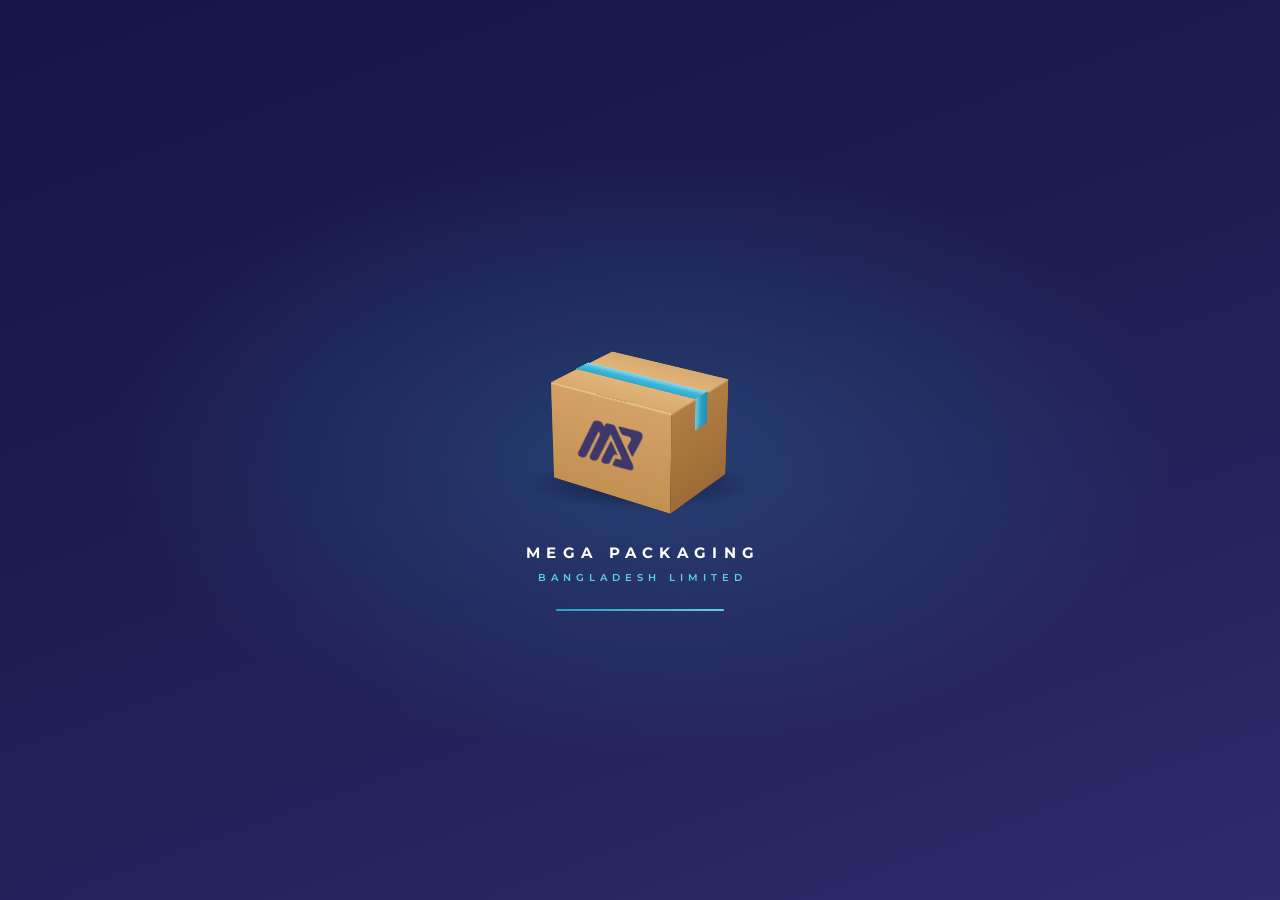
==== login.html @ 123413c2 "Initialize the project and setup a basic login form structure with placeholder username and password" ====
<!doctype html>
<html lang="en">
<head>
  <meta charset="utf-8">
  <meta name="viewport" content="width=device-width, initial-scale=1">
  <meta name="robots" content="noindex, nofollow">
  <meta name="theme-color" content="#1e1c52">
  <title>Sign in · Mega Packaging ERP</title>
  <link rel="icon" type="image/png" sizes="32x32" href="assets/images/favicon-32.png">
  <link rel="icon" type="image/png" sizes="16x16" href="assets/images/favicon-16.png">
  <link rel="apple-touch-icon" href="assets/images/apple-touch-icon.png">
  <link rel="preconnect" href="https://fonts.googleapis.com">
  <link rel="preconnect" href="https://fonts.gstatic.com" crossorigin>
  <!-- Loaded without blocking, so the page still opens if the internet is down -->
  <link rel="stylesheet" href="https://fonts.googleapis.com/css2?family=Inter:wght@400;500;600;700&family=Montserrat:wght@600;700;800&display=swap" media="print" onload="this.media='all'">
  <link rel="stylesheet" href="assets/css/login.css">
  <script>
    document.documentElement.classList.add('js');
    // Safety net: never leave the page covered if login.js fails to load
    setTimeout(function () { document.body.classList.add('is-ready'); }, 8000);
  </script>
  <script src="assets/js/api.js" defer></script>
  <script src="assets/js/login.js" defer></script>
</head>
<body>

  <!-- Preloader: a carton folds shut and gets taped, then the screen is cut open -->
  <div class="preloader" id="preloader" aria-hidden="true">
    <div class="preloader__half preloader__half--top"></div>
    <div class="preloader__half preloader__half--bottom"></div>
    <div class="preloader__seam"></div>
    <div class="preloader__content">
      <div class="carton-stage carton-stage--packing">
        <div class="carton-stage__shadow"></div>
        <div class="carton-stage__lift">
          <div class="carton">
            <div class="carton__face carton__face--back"></div>
            <div class="carton__face carton__face--left"><i class="carton__tab"></i></div>
            <div class="carton__face carton__face--right"><i class="carton__tab"></i></div>
            <div class="carton__face carton__face--bottom"></div>
            <div class="carton__face carton__face--front"><i class="carton__print"></i></div>
            <div class="carton__flap carton__flap--left"></div>
            <div class="carton__flap carton__flap--right"></div>
            <div class="carton__flap carton__flap--back"></div>
            <div class="carton__flap carton__flap--front"></div>
            <div class="carton__tape"></div>
          </div>
        </div>
      </div>
      <p class="preloader__name">Mega Packaging</p>
      <p class="preloader__sub">Bangladesh Limited</p>
      <div class="preloader__bar"><span></span></div>
    </div>
  </div>

  <main class="login">

    <section class="brand">
      <div class="brand__decor" aria-hidden="true">
        <span class="brand__glow brand__glow--cyan"></span>
        <span class="brand__glow brand__glow--amber"></span>
        <span class="brand__grid"></span>
        <span class="brand__board"></span>
      </div>

      <header class="brand__top reveal" style="--i:0">
        <img class="brand__logo" src="assets/images/logo-mark-light.png" width="612" height="359" alt="Mega Packaging logo">
        <div class="brand__wordmark">
          <strong>Mega Packaging</strong>
          <span>Bangladesh Limited</span>
        </div>
      </header>

      <div class="brand__hero">
        <div class="brand__carton reveal" style="--i:1">
          <div class="carton-stage carton-stage--hero" aria-hidden="true">
            <div class="carton-stage__shadow"></div>
            <div class="carton-stage__lift">
              <div class="carton">
                <div class="carton__face carton__face--back"></div>
                <div class="carton__face carton__face--left"><i class="carton__tab"></i></div>
                <div class="carton__face carton__face--right"><i class="carton__tab"></i></div>
                <div class="carton__face carton__face--bottom"></div>
                <div class="carton__face carton__face--front"><i class="carton__print"></i></div>
                <div class="carton__flap carton__flap--left"></div>
                <div class="carton__flap carton__flap--right"></div>
                <div class="carton__flap carton__flap--back"></div>
                <div class="carton__flap carton__flap--front"></div>
                <div class="carton__tape"></div>
              </div>
            </div>
          </div>
        </div>
        <p class="brand__eyebrow reveal" style="--i:2"><span></span>Accounts Department</p>
        <h1 class="brand__title reveal" style="--i:3">Enterprise Resource <em>Planning</em></h1>
        <p class="brand__lead reveal" style="--i:4">Secure sign-in for the accounts team of Mega Packaging Bangladesh Limited.</p>
      </div>
    </section>

    <section class="auth">
      <div class="auth__inner">
        <header class="auth__head reveal" style="--i:2">
          <h2>Welcome back</h2>
          <p>Sign in to continue to the Accounts ERP.</p>
        </header>

        <!-- Signing in is handled by assets/js/login.js, which talks to api/login.php -->
        <form class="auth__form" id="loginForm" method="post" action="api/login.php" novalidate>
          <noscript>
            <p class="alert is-visible">JavaScript is turned off in this browser. Please turn it on to sign in.</p>
          </noscript>

          <div class="alert" id="formAlert" role="alert">
            <svg viewBox="0 0 24 24" fill="none" stroke="currentColor" stroke-width="2" stroke-linecap="round" stroke-linejoin="round" aria-hidden="true"><circle cx="12" cy="12" r="10"/><path d="M12 8v4M12 16h.01"/></svg>
            <span class="alert__text"></span>
          </div>

          <div class="field reveal" style="--i:3">
            <label class="field__label" for="username">Username</label>
            <div class="field__control">
              <svg class="field__icon" viewBox="0 0 24 24" fill="none" stroke="currentColor" stroke-width="1.8" stroke-linecap="round" stroke-linejoin="round" aria-hidden="true"><path d="M19 21v-2a4 4 0 0 0-4-4H9a4 4 0 0 0-4 4v2"/><circle cx="12" cy="7" r="4"/></svg>
              <input class="field__input" id="username" name="username" type="text" placeholder="Enter your username" autocomplete="username" autocapitalize="none" spellcheck="false" aria-describedby="formAlert" required>
            </div>
          </div>

          <div class="field reveal" style="--i:4">
            <label class="field__label" for="password">Password</label>
            <div class="field__control">
              <svg class="field__icon" viewBox="0 0 24 24" fill="none" stroke="currentColor" stroke-width="1.8" stroke-linecap="round" stroke-linejoin="round" aria-hidden="true"><rect width="18" height="11" x="3" y="11" rx="2"/><path d="M7 11V7a5 5 0 0 1 10 0v4"/></svg>
              <input class="field__input field__input--password" id="password" name="password" type="password" placeholder="Enter your password" autocomplete="current-password" aria-describedby="formAlert" required>
              <button class="field__toggle" type="button" aria-controls="password" aria-pressed="false" aria-label="Show password">
                <svg class="icon-eye" viewBox="0 0 24 24" fill="none" stroke="currentColor" stroke-width="1.8" stroke-linecap="round" stroke-linejoin="round" aria-hidden="true"><path d="M2.06 12.35a1 1 0 0 1 0-.7 10.75 10.75 0 0 1 19.88 0 1 1 0 0 1 0 .7 10.75 10.75 0 0 1-19.88 0"/><circle cx="12" cy="12" r="3"/></svg>
                <svg class="icon-eye-off" viewBox="0 0 24 24" fill="none" stroke="currentColor" stroke-width="1.8" stroke-linecap="round" stroke-linejoin="round" aria-hidden="true"><path d="M10.73 5.08a10.74 10.74 0 0 1 11.2 6.57 1 1 0 0 1 0 .7 10.75 10.75 0 0 1-1.44 2.49"/><path d="M14.08 14.16a3 3 0 0 1-4.24-4.24"/><path d="M17.48 17.5a10.75 10.75 0 0 1-15.42-5.15 1 1 0 0 1 0-.7 10.75 10.75 0 0 1 4.45-5.14"/><path d="m2 2 20 20"/></svg>
              </button>
            </div>
          </div>

          <button class="btn-signin reveal" style="--i:5" type="submit">
            <span class="btn-signin__label">Sign in</span>
            <span class="btn-signin__icon" aria-hidden="true">
              <svg class="btn-signin__arrow" viewBox="0 0 24 24" fill="none" stroke="currentColor" stroke-width="2.2" stroke-linecap="round" stroke-linejoin="round"><path d="M5 12h14M12 5l7 7-7 7"/></svg>
              <span class="btn-signin__spinner"></span>
              <svg class="btn-signin__check" viewBox="0 0 24 24" fill="none" stroke="currentColor" stroke-width="2.6" stroke-linecap="round" stroke-linejoin="round"><path d="M20 6 9 17l-5-5"/></svg>
            </span>
          </button>
        </form>
      </div>

      <p class="auth__foot reveal" style="--i:6">&copy; <span id="year">2026</span> Mega Packaging Bangladesh Limited</p>
    </section>

  </main>
</body>
</html>
---- assets/css/login.css ----
/* =====================================================================
   Mega Packaging ERP: sign-in page
   ===================================================================== */

/* Animatable flap angle for the 3D carton */
@property --flap {
  syntax: '<angle>';
  inherits: false;
  initial-value: 90deg;
}

:root {
  /* Brand colours (from the Mega Packaging website) */
  --navy-950: #16144a;
  --navy-900: #1e1c52;
  --navy-800: #2d2b6b;
  --navy-700: #3d3a8c;
  --cyan-600: #27a0bf;
  --cyan-500: #3bb8d9;
  --cyan-400: #5ecde8;
  --amber-500: #e8a545;

  /* Interface */
  --ink: #1a1a2e;
  --ink-2: #4a4a6a;
  --ink-3: #7a7a9a;
  --line: #e3e6ef;
  --line-strong: #cdd2e1;
  --field: #f7f8fb;
  --surface: #ffffff;
  --page: #f5f7fa;
  --danger: #d64550;
  --danger-ink: #b3313d;
  --danger-bg: #fdf1f2;
  --success: #1e9e6a;

  --font-head: 'Montserrat', system-ui, -apple-system, 'Segoe UI', Roboto, Arial, sans-serif;
  --font-body: 'Inter', system-ui, -apple-system, 'Segoe UI', Roboto, Arial, sans-serif;

  --ease-out: cubic-bezier(.2, .7, .2, 1);
  --ease-in-out: cubic-bezier(.76, 0, .24, 1);
}

*,
*::before,
*::after {
  box-sizing: border-box;
}

html {
  -webkit-text-size-adjust: 100%;
}

body {
  margin: 0;
  min-height: 100vh;
  font-family: var(--font-body);
  font-size: 15px;
  line-height: 1.5;
  color: var(--ink);
  background: var(--surface);
  -webkit-font-smoothing: antialiased;
  -moz-osx-font-smoothing: grayscale;
  transition: background-color .5s ease;
}

img,
svg {
  display: block;
}

button,
input {
  font: inherit;
  color: inherit;
}

::selection {
  background: rgba(59, 184, 217, .25);
}

/* ---------------------------------------------------------------------
   Layout
   --------------------------------------------------------------------- */

.login {
  display: grid;
  grid-template-columns: minmax(0, 1fr) minmax(440px, .72fr);
  min-height: 100vh;
  min-height: 100dvh;
}

/* ---------------------------------------------------------------------
   Brand panel (left)
   --------------------------------------------------------------------- */

.brand {
  position: relative;
  isolation: isolate;
  overflow: hidden;
  display: flex;
  flex-direction: column;
  padding: 40px 52px 76px;
  color: #fff;
  background: linear-gradient(155deg, var(--navy-950) 0%, var(--navy-900) 38%, var(--navy-800) 100%);
}

.brand__decor {
  position: absolute;
  inset: 0;
  z-index: -1;
  pointer-events: none;
}

.brand__decor > * {
  position: absolute;
}

.brand__glow {
  border-radius: 50%;
}

.brand__glow--cyan {
  width: 760px;
  height: 760px;
  left: 50%;
  top: 46%;
  transform: translate(-50%, -50%);
  background: radial-gradient(closest-side, rgba(59, 184, 217, .24), rgba(59, 184, 217, 0));
}

.brand__glow--amber {
  width: 560px;
  height: 560px;
  left: -220px;
  top: -240px;
  background: radial-gradient(closest-side, rgba(232, 165, 69, .14), rgba(232, 165, 69, 0));
}

.brand__grid {
  inset: 0;
  background-image: radial-gradient(rgba(255, 255, 255, .1) 1px, transparent 1.3px);
  background-size: 24px 24px;
  -webkit-mask-image: radial-gradient(ellipse 65% 55% at 50% 46%, #000 15%, transparent 75%);
  mask-image: radial-gradient(ellipse 65% 55% at 50% 46%, #000 15%, transparent 75%);
}

/* A slowly moving strip of corrugated board: liner, flute, liner, flute, liner */
.brand__board {
  left: 0;
  right: 0;
  bottom: 22px;
  height: 40px;
  overflow: hidden;
  opacity: .34;
  -webkit-mask-image: linear-gradient(90deg, transparent, #000 18%, #000 82%, transparent);
  mask-image: linear-gradient(90deg, transparent, #000 18%, #000 82%, transparent);
}

.brand__board::before {
  content: '';
  position: absolute;
  top: 0;
  bottom: 0;
  left: 0;
  right: -48px;
  background: url("data:image/svg+xml,%3Csvg xmlns='http://www.w3.org/2000/svg' width='48' height='40' fill='none' stroke='%235ecde8' stroke-width='1.2'%3E%3Cpath d='M0 1.5h48M0 21h48M0 38.5h48'/%3E%3Cpath d='M0 21C12 21 12 1.5 24 1.5S36 21 48 21'/%3E%3Cpath d='M0 21C6 21 6 38.5 12 38.5S18 21 24 21S30 38.5 36 38.5S42 21 48 21'/%3E%3C/svg%3E") repeat-x 0 0 / 48px 40px;
  animation: board-run 2.8s linear infinite;
}

@keyframes board-run {
  to { transform: translateX(-48px); }
}

.brand__top {
  display: flex;
  align-items: center;
  gap: 14px;
}

.brand__logo {
  width: auto;
  height: 40px;
}

.brand__wordmark {
  display: flex;
  flex-direction: column;
  font-family: var(--font-head);
  line-height: 1.15;
  text-transform: uppercase;
}

.brand__wordmark strong {
  font-size: 15px;
  font-weight: 700;
  letter-spacing: .14em;
}

.brand__wordmark span {
  margin-top: 4px;
  font-size: 9.5px;
  font-weight: 600;
  letter-spacing: .34em;
  color: var(--cyan-400);
}

.brand__hero {
  flex: 1;
  display: flex;
  flex-direction: column;
  align-items: center;
  justify-content: center;
  padding: 24px 0 12px;
  text-align: center;
}

.brand__eyebrow {
  display: inline-flex;
  align-items: center;
  gap: 10px;
  margin: 18px 0 0;
  padding: 7px 15px 7px 12px;
  border: 1px solid rgba(94, 205, 232, .28);
  border-radius: 999px;
  background: rgba(94, 205, 232, .08);
  color: var(--cyan-400);
  font-size: 11.5px;
  font-weight: 600;
  letter-spacing: .16em;
  text-transform: uppercase;
}

.brand__eyebrow span {
  width: 7px;
  height: 7px;
  border-radius: 50%;
  background: var(--cyan-400);
  animation: pulse 2.4s ease-out infinite;
}

@keyframes pulse {
  0% { box-shadow: 0 0 0 0 rgba(94, 205, 232, .6); }
  70%,
  100% { box-shadow: 0 0 0 9px rgba(94, 205, 232, 0); }
}

.brand__title {
  margin: 18px 0 0;
  font-family: var(--font-head);
  font-size: clamp(30px, 3.1vw, 46px);
  font-weight: 800;
  line-height: 1.1;
  letter-spacing: -.02em;
}

.brand__title em {
  font-style: normal;
  background: linear-gradient(90deg, var(--cyan-400), #b4ecf8);
  -webkit-background-clip: text;
  background-clip: text;
  color: transparent;
}

.brand__lead {
  max-width: 420px;
  margin: 14px 0 0;
  font-size: 15.5px;
  color: rgba(255, 255, 255, .68);
}

/* ---------------------------------------------------------------------
   Sign-in panel (right)
   --------------------------------------------------------------------- */

.auth {
  position: relative;
  display: flex;
  flex-direction: column;
  align-items: center;
  padding: 48px 40px 28px;
  background:
    radial-gradient(520px 360px at 100% 0%, rgba(59, 184, 217, .07), transparent 70%),
    var(--surface);
}

.auth__inner {
  width: 100%;
  max-width: 384px;
  margin-block: auto;
}

.auth__head h2 {
  margin: 0;
  font-family: var(--font-head);
  font-size: 30px;
  font-weight: 700;
  line-height: 1.2;
  letter-spacing: -.02em;
  color: var(--ink);
}

.auth__head p {
  margin: 8px 0 0;
  color: var(--ink-3);
}

.auth__form {
  display: grid;
  gap: 20px;
  margin-top: 32px;
}

.auth__form.is-shaking {
  animation: shake .45s cubic-bezier(.36, .07, .19, .97);
}

@keyframes shake {
  15%, 85% { transform: translateX(-2px); }
  30%, 70% { transform: translateX(5px); }
  45%, 55% { transform: translateX(-7px); }
}

.auth__foot {
  margin: 32px 0 0;
  font-size: 12.5px;
  color: var(--ink-3);
  text-align: center;
}

/* Error message */
.alert {
  display: none;
  align-items: flex-start;
  gap: 10px;
  padding: 12px 14px;
  border: 1px solid rgba(214, 69, 80, .25);
  border-radius: 12px;
  background: var(--danger-bg);
  color: var(--danger-ink);
  font-size: 14px;
  font-weight: 500;
  line-height: 1.45;
}

.alert.is-visible {
  display: flex;
  animation: alert-in .35s var(--ease-out);
}

.alert svg {
  flex: none;
  width: 18px;
  height: 18px;
  margin-top: 1px;
}

@keyframes alert-in {
  from { opacity: 0; transform: translateY(-6px); }
}

/* Fields */
.field__label {
  display: block;
  margin-bottom: 8px;
  font-size: 13.5px;
  font-weight: 600;
  color: var(--ink-2);
}

.field__control {
  position: relative;
}

.field__icon {
  position: absolute;
  left: 16px;
  top: 50%;
  width: 19px;
  height: 19px;
  transform: translateY(-50%);
  color: var(--ink-3);
  pointer-events: none;
  transition: color .2s;
}

.field__input {
  width: 100%;
  height: 52px;
  padding: 0 16px 0 47px;
  border: 1.5px solid var(--line);
  border-radius: 12px;
  outline: none;
  background: var(--field);
  font-size: 15px;
  color: var(--ink);
  transition: border-color .2s, background-color .2s, box-shadow .2s;
}

.field__input--password {
  padding-right: 52px;
}

.field__input::placeholder {
  color: #a4a8bd;
}

.field__input:hover {
  border-color: var(--line-strong);
}

.field__input:focus {
  border-color: var(--cyan-600);
  background: #fff;
  box-shadow: 0 0 0 4px rgba(59, 184, 217, .16);
}

.field__control:has(.field__input:focus) .field__icon {
  color: var(--cyan-600);
}

.field.is-invalid .field__input {
  border-color: var(--danger);
  box-shadow: 0 0 0 4px rgba(214, 69, 80, .1);
}

.field.is-invalid .field__icon {
  color: var(--danger);
}

/* Keep the browser's autofill colours from clashing with the design */
.field__input:-webkit-autofill,
.field__input:-webkit-autofill:hover,
.field__input:-webkit-autofill:focus {
  -webkit-text-fill-color: var(--ink);
  transition: background-color 600000s 0s, color 600000s 0s;
}

.field__toggle {
  position: absolute;
  right: 6px;
  top: 50%;
  display: grid;
  place-items: center;
  width: 40px;
  height: 40px;
  padding: 0;
  border: 0;
  border-radius: 9px;
  background: transparent;
  color: var(--ink-3);
  cursor: pointer;
  transform: translateY(-50%);
  transition: color .2s, background-color .2s;
}

.field__toggle:hover {
  color: var(--navy-800);
  background: rgba(45, 43, 107, .06);
}

.field__toggle:focus-visible {
  outline: 2px solid var(--cyan-500);
  outline-offset: 1px;
}

.field__toggle svg {
  width: 19px;
  height: 19px;
}

.field__toggle .icon-eye-off,
.field__toggle[aria-pressed="true"] .icon-eye {
  display: none;
}

.field__toggle[aria-pressed="true"] .icon-eye-off {
  display: block;
}

/* Sign-in button */
.btn-signin {
  position: relative;
  overflow: hidden;
  display: flex;
  align-items: center;
  justify-content: center;
  gap: 10px;
  width: 100%;
  height: 54px;
  margin-top: 6px;
  border: 0;
  border-radius: 12px;
  background: linear-gradient(135deg, var(--navy-800) 0%, var(--navy-700) 100%);
  color: #fff;
  font-size: 15.5px;
  font-weight: 600;
  letter-spacing: .01em;
  cursor: pointer;
  box-shadow: inset 0 1px 0 rgba(255, 255, 255, .14), 0 12px 24px -12px rgba(45, 43, 107, .75);
  transition: transform .2s var(--ease-out), box-shadow .2s, filter .2s;
}

/* Light sweep on hover */
.btn-signin::before {
  content: '';
  position: absolute;
  top: 0;
  bottom: 0;
  left: -60%;
  width: 40%;
  background: linear-gradient(100deg, transparent, rgba(255, 255, 255, .2), transparent);
  transform: skewX(-20deg);
  transition: transform .8s var(--ease-out);
}

.btn-signin:hover {
  transform: translateY(-1px);
  box-shadow: inset 0 1px 0 rgba(255, 255, 255, .14), 0 18px 30px -12px rgba(45, 43, 107, .8);
}

.btn-signin:hover::before {
  transform: skewX(-20deg) translateX(450%);
}

.btn-signin:active {
  transform: translateY(0);
  filter: brightness(.96);
}

.btn-signin:focus-visible {
  outline: 3px solid rgba(59, 184, 217, .55);
  outline-offset: 3px;
}

.btn-signin__icon {
  position: relative;
  width: 20px;
  height: 20px;
}

.btn-signin__icon > * {
  position: absolute;
  inset: 0;
  width: 20px;
  height: 20px;
  transition: opacity .2s, transform .25s var(--ease-out);
}

.btn-signin__arrow {
  color: var(--cyan-400);
}

.btn-signin:hover .btn-signin__arrow {
  transform: translateX(3px);
}

.btn-signin__spinner,
.btn-signin__check {
  opacity: 0;
}

.btn-signin__spinner {
  border: 2.25px solid rgba(255, 255, 255, .28);
  border-top-color: #fff;
  border-radius: 50%;
}

.btn-signin.is-loading {
  cursor: progress;
}

.btn-signin.is-loading .btn-signin__arrow,
.btn-signin.is-success .btn-signin__arrow {
  opacity: 0;
  transform: translateX(8px);
}

.btn-signin.is-loading .btn-signin__spinner {
  opacity: 1;
  animation: spin .7s linear infinite;
}

.btn-signin.is-success {
  background: linear-gradient(135deg, #16875a 0%, var(--success) 100%);
  box-shadow: inset 0 1px 0 rgba(255, 255, 255, .14), 0 12px 24px -12px rgba(30, 158, 106, .7);
}

.btn-signin.is-success .btn-signin__check {
  opacity: 1;
}

.btn-signin.is-success .btn-signin__check path {
  stroke-dasharray: 24;
  stroke-dashoffset: 24;
  animation: draw .45s .1s var(--ease-out) forwards;
}

@keyframes spin {
  to { transform: rotate(360deg); }
}

@keyframes draw {
  to { stroke-dashoffset: 0; }
}

/* ---------------------------------------------------------------------
   3D corrugated carton (preloader + brand panel)
   --w = width (front), --d = depth (side), --h = height
   --------------------------------------------------------------------- */

.carton-stage {
  --w: 120px;
  --d: 90px;
  --h: 90px;
  position: relative;
  width: calc(var(--w) * 2);
  height: calc(var(--h) * 2.3);
}

.carton-stage__shadow {
  position: absolute;
  left: 50%;
  top: calc(50% + var(--h) * .74);
  width: calc(var(--w) * 1.6);
  height: calc(var(--h) * .46);
  margin: calc(var(--h) * -.23) 0 0 calc(var(--w) * -.8);
  border-radius: 50%;
  background: radial-gradient(closest-side, rgba(6, 5, 30, .55), rgba(6, 5, 30, 0));
}

.carton-stage__lift {
  position: absolute;
  left: 50%;
  top: 50%;
  width: var(--w);
  height: var(--h);
  margin: calc(var(--h) * -.3) 0 0 calc(var(--w) * -.5);
  perspective: 1200px;
}

.carton {
  --t: calc(var(--d) * .22); /* tape width */
  position: absolute;
  inset: 0;
  transform-style: preserve-3d;
  transform: rotateX(-24deg) rotateY(-34deg);
}

.carton > * {
  position: absolute;
  left: 0;
  top: 0;
  transform-style: preserve-3d;
}

/* Every panel is two-sided: ::before is the outside, ::after the inside */
.carton__face::before,
.carton__face::after,
.carton__flap::before,
.carton__flap::after {
  content: '';
  position: absolute;
  inset: 0;
  -webkit-backface-visibility: hidden;
  backface-visibility: hidden;
}

.carton__face::after,
.carton__flap::after {
  transform: rotateY(180deg);
}

/* Walls */
.carton__face--front,
.carton__face--back {
  width: var(--w);
  height: var(--h);
}

.carton__face--front { transform: translateZ(calc(var(--d) / 2)); }
.carton__face--back  { transform: rotateY(180deg) translateZ(calc(var(--d) / 2)); }

.carton__face--left,
.carton__face--right {
  left: calc((var(--w) - var(--d)) / 2);
  width: var(--d);
  height: var(--h);
}

.carton__face--left  { transform: rotateY(-90deg) translateZ(calc(var(--w) / 2)); }
.carton__face--right { transform: rotateY(90deg) translateZ(calc(var(--w) / 2)); }

.carton__face--bottom {
  top: calc((var(--h) - var(--d)) / 2);
  width: var(--w);
  height: var(--d);
  transform: rotateX(-90deg) translateZ(calc(var(--h) / 2));
}

.carton__face--front::before {
  background: linear-gradient(180deg, #d4a266 0%, #c39054 100%);
  box-shadow: inset 0 1.5px 0 rgba(255, 233, 196, .5);
}

.carton__face--back::before  { background: #c08d52; }
.carton__face--left::before  { background: #bc894d; }

.carton__face--right::before {
  background: linear-gradient(180deg, #b07d43 0%, #9d6b36 100%);
  box-shadow: inset 0 1.5px 0 rgba(255, 233, 196, .35);
}

.carton__face--bottom::before { background: #8d6232; }

.carton__face::after {
  background: linear-gradient(180deg, #94693a 0%, #6d4a24 100%);
}

.carton__face--bottom::after { background: #5f411f; }

/* Flaps: hinged on the top edge of each wall; --flap 90deg = folded shut */
.carton__flap {
  --flap: 90deg;
  transform-origin: 50% 100%;
}

.carton__flap::before {
  background: linear-gradient(0deg, #d8a96d 0%, #e2b77e 100%);
  box-shadow: inset 0 1px 0 rgba(96, 64, 28, .35);
}

.carton__flap::after {
  background: #9a6e3c;
}

.carton__flap--front,
.carton__flap--back {
  top: calc(var(--d) / -2);
  width: var(--w);
  height: calc(var(--d) / 2);
}

.carton__flap--front { transform: translateZ(calc(var(--d) / 2)) rotateX(var(--flap)); }
.carton__flap--back  { transform: rotateY(180deg) translateZ(calc(var(--d) / 2)) rotateX(var(--flap)); }

/* The short side flaps fold first and sit just under the long ones */
.carton__flap--left,
.carton__flap--right {
  top: calc(var(--d) / -2 + 1.5px);
  left: calc((var(--w) - var(--d)) / 2);
  width: var(--d);
  height: calc(var(--d) / 2);
}

.carton__flap--left  { transform: rotateY(-90deg) translateZ(calc(var(--w) / 2 - .5px)) rotateX(var(--flap)); }
.carton__flap--right { transform: rotateY(90deg) translateZ(calc(var(--w) / 2 - .5px)) rotateX(var(--flap)); }

/* One-colour logo print on the front, like a flexo-printed carton */
.carton__print {
  position: absolute;
  left: 22%;
  right: 22%;
  top: 25%;
  aspect-ratio: 612 / 359;
  background: var(--navy-800);
  opacity: .9;
  -webkit-mask: url('../images/logo-mark-light.png') center / contain no-repeat;
  mask: url('../images/logo-mark-light.png') center / contain no-repeat;
  transform: translateZ(.6px);
  -webkit-backface-visibility: hidden;
  backface-visibility: hidden;
}

/* Brand-coloured sealing tape over the seam, running down both sides */
.carton__tape,
.carton__tab {
  background:
    linear-gradient(180deg, rgba(255, 255, 255, .45) 0%, rgba(255, 255, 255, 0) 50%, rgba(0, 40, 60, .12) 100%),
    var(--cyan-500);
}

.carton__tape {
  left: -1px;
  top: calc((var(--h) - var(--t)) / 2);
  width: calc(var(--w) + 2px);
  height: var(--t);
  transform: rotateX(90deg) translateZ(calc(var(--h) / 2 + 1px));
}

.carton__tab {
  position: absolute;
  left: 50%;
  top: -1px;
  width: var(--t);
  height: 32%;
  margin-left: calc(var(--t) / -2);
  background:
    linear-gradient(90deg, rgba(255, 255, 255, .4) 0%, rgba(255, 255, 255, 0) 50%, rgba(0, 40, 60, .14) 100%),
    var(--cyan-600);
  transform: translateZ(.8px);
  -webkit-backface-visibility: hidden;
  backface-visibility: hidden;
}

/* Packing sequence (preloader): drop in, fold the flaps, tape it shut */
.carton-stage--packing {
  --w: 140px;
  --d: 104px;
  --h: 104px;
}

.carton-stage--packing .carton-stage__lift {
  animation:
    carton-drop .65s cubic-bezier(.3, 1.35, .5, 1) both,
    carton-thump .36s ease-out 1.46s;
}

.carton-stage--packing .carton-stage__shadow {
  animation:
    shadow-drop .65s ease-out both,
    shadow-thump .36s ease-out 1.46s;
}

.carton-stage--packing .carton__flap--left  { animation: flap-minor .5s .4s both; }
.carton-stage--packing .carton__flap--right { animation: flap-minor .5s .5s both; }
.carton-stage--packing .carton__flap--back  { animation: flap-major .52s .86s both; }
.carton-stage--packing .carton__flap--front { animation: flap-major .52s .98s both; }

.carton-stage--packing .carton__face--left .carton__tab  { animation: tab-run .2s ease-out 1.38s both; }
.carton-stage--packing .carton__tape                      { animation: tape-run .42s cubic-bezier(.65, 0, .35, 1) 1.52s both; }
.carton-stage--packing .carton__face--right .carton__tab { animation: tab-run .22s ease-out 1.92s both; }

@keyframes carton-drop {
  from { opacity: 0; transform: translateY(-40px); }
  to   { opacity: 1; transform: none; }
}

@keyframes carton-thump {
  0%, 100% { transform: none; }
  40%      { transform: translateY(3px) scale(1.035, .955); }
}

@keyframes shadow-drop {
  from { opacity: 0; transform: scale(.45); }
  to   { opacity: 1; transform: none; }
}

@keyframes shadow-thump {
  40% { transform: scale(1.08); }
}

@keyframes flap-minor {
  0%   { --flap: -40deg; animation-timing-function: cubic-bezier(.5, 0, .4, 1); }
  80%  { --flap: 96deg; animation-timing-function: ease-out; }
  100% { --flap: 90deg; }
}

@keyframes flap-major {
  0%   { --flap: -28deg; animation-timing-function: cubic-bezier(.55, 0, .35, 1); }
  100% { --flap: 90deg; }
}

@keyframes tape-run {
  from { clip-path: inset(0 100% 0 0); }
  to   { clip-path: inset(0 0 0 0); }
}

@keyframes tab-run {
  from { clip-path: inset(0 0 100% 0); }
  to   { clip-path: inset(0 0 0 0); }
}

/* Brand panel carton: sealed, floating and slowly turning */
.carton-stage--hero {
  --w: 150px;
  --d: 112px;
  --h: 112px;
}

.carton-stage--hero .carton {
  animation: hero-turn 9s ease-in-out infinite alternate;
}

.carton-stage--hero .carton-stage__lift {
  animation: hero-float 4.5s ease-in-out infinite alternate;
}

.carton-stage--hero .carton-stage__shadow {
  animation: hero-shadow 4.5s ease-in-out infinite alternate;
}

@keyframes hero-turn {
  from { transform: rotateX(-22deg) rotateY(-48deg); }
  to   { transform: rotateX(-18deg) rotateY(-22deg); }
}

@keyframes hero-float {
  from { transform: translateY(-8px); }
  to   { transform: translateY(6px); }
}

@keyframes hero-shadow {
  from { transform: scale(.82); opacity: .55; }
  to   { transform: scale(1); opacity: .9; }
}

/* ---------------------------------------------------------------------
   Preloader
   --------------------------------------------------------------------- */

.preloader {
  display: none;
}

.js .preloader {
  display: block;
  position: fixed;
  inset: 0;
  z-index: 100;
}

.js body:not(.is-ready) {
  overflow: hidden;
}

/* Two halves that open like a box once loading is done */
.preloader__half {
  position: absolute;
  left: 0;
  right: 0;
  height: 50%;
  background-image:
    radial-gradient(ellipse 42% 34% at 50% 50%, rgba(59, 184, 217, .22), rgba(59, 184, 217, 0)),
    linear-gradient(160deg, var(--navy-950) 0%, var(--navy-900) 45%, var(--navy-800) 100%);
  background-size: 100% 200%;
  background-repeat: no-repeat;
}

.preloader__half--top {
  top: 0;
  background-position: 0 0;
}

.preloader__half--bottom {
  top: calc(50% - 1px);
  height: calc(50% + 1px);
  background-position: 0 100%;
}

/* The "box cutter" line that slices the screen open */
.preloader__seam {
  position: absolute;
  left: 0;
  right: 0;
  top: 50%;
  height: 2px;
  margin-top: -1px;
  background: linear-gradient(90deg, rgba(94, 205, 232, 0), var(--cyan-400) 18%, #fff 50%, var(--cyan-400) 82%, rgba(94, 205, 232, 0));
  box-shadow: 0 0 16px 1px rgba(94, 205, 232, .75);
  opacity: 0;
  transform: scaleX(0);
  transform-origin: 0 50%;
}

.preloader__content {
  position: absolute;
  inset: 0;
  display: flex;
  flex-direction: column;
  align-items: center;
  justify-content: center;
  color: #fff;
  text-align: center;
}

.preloader__name {
  margin: 14px 0 0;
  font-family: var(--font-head);
  font-size: 15px;
  font-weight: 700;
  letter-spacing: .42em;
  text-indent: .42em;
  text-transform: uppercase;
}

.preloader__sub {
  margin: 6px 0 0;
  font-family: var(--font-head);
  font-size: 10px;
  font-weight: 600;
  letter-spacing: .5em;
  text-indent: .5em;
  text-transform: uppercase;
  color: var(--cyan-400);
}

.preloader__bar {
  width: 168px;
  height: 2px;
  margin-top: 24px;
  overflow: hidden;
  border-radius: 2px;
  background: rgba(255, 255, 255, .12);
}

.preloader__bar span {
  display: block;
  height: 100%;
  background: linear-gradient(90deg, var(--cyan-600), var(--cyan-400));
  transform-origin: 0 50%;
  animation: bar-fill 1.75s cubic-bezier(.45, 0, .2, 1) .45s both;
}

.preloader__name,
.preloader__sub,
.preloader__bar {
  animation: fade-up .6s var(--ease-out) both;
}

.preloader__name { animation-delay: .25s; }
.preloader__sub  { animation-delay: .35s; }
.preloader__bar  { animation-delay: .45s; }

@keyframes fade-up {
  from { opacity: 0; transform: translateY(10px); }
}

@keyframes bar-fill {
  from { transform: scaleX(0); }
  to   { transform: scaleX(1); }
}

/* Exit: content fades, the seam is cut, the halves part */
.is-ready .preloader {
  pointer-events: none;
  animation: preloader-gone 0s linear 1.45s forwards;
}

.is-ready .preloader__content {
  animation: content-out .4s var(--ease-in-out) forwards;
}

.is-ready .preloader__seam {
  animation: seam-cut .55s var(--ease-in-out) .12s forwards;
}

.is-ready .preloader__half--top {
  box-shadow: 0 24px 48px rgba(6, 5, 30, .35);
  animation: half-up .9s var(--ease-in-out) .5s forwards;
}

.is-ready .preloader__half--bottom {
  box-shadow: 0 -24px 48px rgba(6, 5, 30, .35);
  animation: half-down .9s var(--ease-in-out) .5s forwards;
}

@keyframes preloader-gone {
  to { visibility: hidden; }
}

@keyframes content-out {
  to { opacity: 0; transform: translateY(-10px) scale(.97); }
}

@keyframes seam-cut {
  0%   { opacity: 1; transform: scaleX(0); }
  70%  { opacity: 1; transform: scaleX(1); }
  100% { opacity: 0; transform: scaleX(1); }
}

@keyframes half-up {
  to { transform: translateY(-101%); }
}

@keyframes half-down {
  to { transform: translateY(101%); }
}

/* Page entrance once the preloader opens */
.js .reveal {
  opacity: 0;
}

.js .is-ready .reveal {
  opacity: 1;
  animation: reveal-up .9s var(--ease-out) backwards;
  animation-delay: calc(.7s + var(--i, 0) * .08s);
}

@keyframes reveal-up {
  from { opacity: 0; transform: translateY(22px); }
}

/* Leaving for the dashboard after a successful sign-in */
body.is-leaving {
  background-color: var(--page);
}

.is-leaving .login {
  animation: page-out .5s var(--ease-in-out) forwards;
}

@keyframes page-out {
  to { opacity: 0; transform: scale(.985); }
}

/* ---------------------------------------------------------------------
   Responsive
   --------------------------------------------------------------------- */

@media (min-width: 1600px) and (min-height: 900px) {
  .carton-stage--hero {
    --w: 172px;
    --d: 128px;
    --h: 128px;
  }
}

@media (max-width: 1100px) {
  .brand {
    padding: 34px 36px 72px;
  }

  .carton-stage--hero {
    --w: 128px;
    --d: 96px;
    --h: 96px;
  }
}

@media (min-width: 861px) and (max-height: 760px) {
  .carton-stage--hero {
    --w: 112px;
    --d: 84px;
    --h: 84px;
  }

  .brand__title {
    font-size: clamp(28px, 2.6vw, 38px);
  }
}

@media (max-width: 860px) {
  .login {
    grid-template-columns: 1fr;
    grid-template-rows: auto 1fr;
  }

  .brand {
    padding: 24px 24px 72px;
  }

  .brand__logo {
    height: 34px;
  }

  .brand__hero {
    align-items: flex-start;
    padding: 34px 0 0;
    text-align: left;
  }

  .brand__carton,
  .brand__board {
    display: none;
  }

  .brand__eyebrow {
    margin-top: 0;
  }

  .brand__title {
    font-size: 30px;
  }

  .brand__lead {
    font-size: 14.5px;
  }

  .auth {
    z-index: 1;
    margin-top: -40px;
    padding: 36px 24px 24px;
    border-radius: 24px 24px 0 0;
    box-shadow: 0 -14px 34px rgba(20, 18, 57, .2);
  }
}

@media (max-width: 420px) {
  .brand {
    padding: 20px 20px 68px;
  }

  .brand__title {
    font-size: 26px;
  }

  .auth {
    padding: 32px 20px 22px;
  }

  .auth__head h2 {
    font-size: 26px;
  }
}

@media (prefers-reduced-motion: reduce) {
  *,
  *::before,
  *::after {
    animation-duration: .01ms !important;
    animation-delay: 0s !important;
    animation-iteration-count: 1 !important;
    transition-duration: .01ms !important;
  }
}
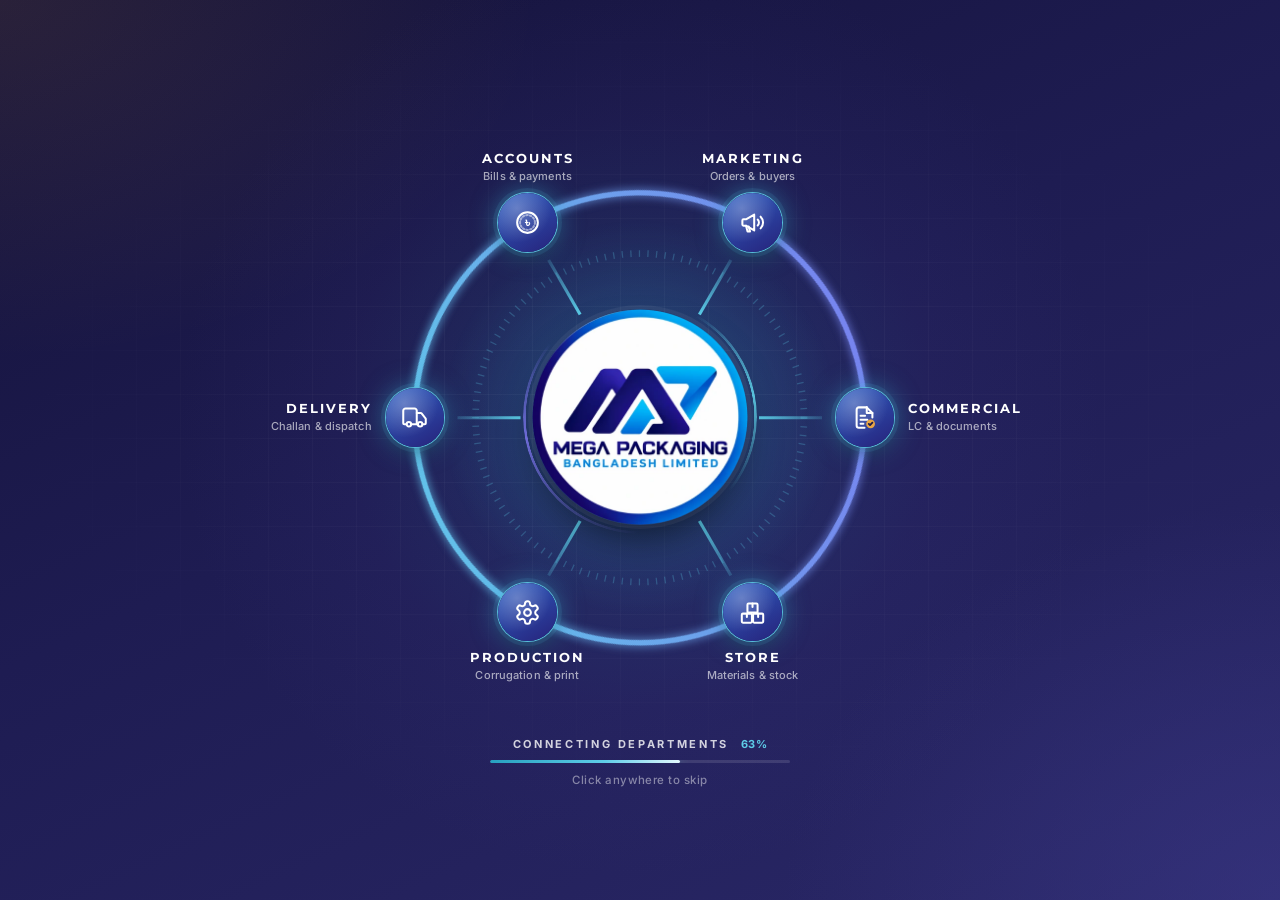
==== commit b5077557: "Redesign the preloarder with professional and modern look connects all the department" ====
--- a/login.html
+++ b/login.html
@@ -14,42 +14,125 @@
   <!-- Loaded without blocking, so the page still opens if the internet is down -->
   <link rel="stylesheet" href="https://fonts.googleapis.com/css2?family=Inter:wght@400;500;600;700&family=Montserrat:wght@600;700;800&display=swap" media="print" onload="this.media='all'">
   <link rel="stylesheet" href="assets/css/login.css">
+  <link rel="stylesheet" href="assets/css/preloader.css">
   <script>
     document.documentElement.classList.add('js');
-    // Safety net: never leave the page covered if login.js fails to load
-    setTimeout(function () { document.body.classList.add('is-ready'); }, 8000);
+    // Safety net: never leave the page covered if preloader.js fails to load
+    setTimeout(function () { document.body.classList.add('is-ready'); }, 10000);
   </script>
+  <script src="assets/js/preloader.js" defer></script>
   <script src="assets/js/api.js" defer></script>
   <script src="assets/js/login.js" defer></script>
 </head>
 <body>
 
-  <!-- Preloader: a carton folds shut and gets taped, then the screen is cut open -->
-  <div class="preloader" id="preloader" aria-hidden="true">
-    <div class="preloader__half preloader__half--top"></div>
-    <div class="preloader__half preloader__half--bottom"></div>
-    <div class="preloader__seam"></div>
-    <div class="preloader__content">
-      <div class="carton-stage carton-stage--packing">
-        <div class="carton-stage__shadow"></div>
-        <div class="carton-stage__lift">
-          <div class="carton">
-            <div class="carton__face carton__face--back"></div>
-            <div class="carton__face carton__face--left"><i class="carton__tab"></i></div>
-            <div class="carton__face carton__face--right"><i class="carton__tab"></i></div>
-            <div class="carton__face carton__face--bottom"></div>
-            <div class="carton__face carton__face--front"><i class="carton__print"></i></div>
-            <div class="carton__flap carton__flap--left"></div>
-            <div class="carton__flap carton__flap--right"></div>
-            <div class="carton__flap carton__flap--back"></div>
-            <div class="carton__flap carton__flap--front"></div>
-            <div class="carton__tape"></div>
-          </div>
-        </div>
-      </div>
-      <p class="preloader__name">Mega Packaging</p>
-      <p class="preloader__sub">Bangladesh Limited</p>
-      <div class="preloader__bar"><span></span></div>
+  <!-- Preloader: every department connects to Mega, then the sign-in opens.
+       The show is assets/css/preloader.css; assets/js/preloader.js decides when it ends. -->
+  <div class="preloader" id="preloader">
+    <div class="pl-grid" aria-hidden="true"></div>
+    <div class="pl-halo" aria-hidden="true"></div>
+    <div class="pl-iris" aria-hidden="true"></div>
+
+    <div class="pl-inner">
+      <div class="pl-stage" aria-hidden="true">
+        <svg class="pl-orbit" viewBox="-135 -135 270 270">
+          <defs>
+            <linearGradient id="plArc" x1="-100" y1="-100" x2="100" y2="100" gradientUnits="userSpaceOnUse">
+              <stop offset="0" stop-color="#5ecde8"/>
+              <stop offset="1" stop-color="#7b78f0"/>
+            </linearGradient>
+            <linearGradient id="plTail" x1="95.1" y1="-30.9" x2="100" y2="0" gradientUnits="userSpaceOnUse">
+              <stop offset="0" stop-color="#5ecde8" stop-opacity="0"/>
+              <stop offset="1" stop-color="#e9fbff"/>
+            </linearGradient>
+            <linearGradient id="plSpoke" x1="81" y1="0" x2="53" y2="0" gradientUnits="userSpaceOnUse">
+              <stop offset="0" stop-color="#5ecde8" stop-opacity=".2"/>
+              <stop offset="1" stop-color="#5ecde8"/>
+            </linearGradient>
+            <filter id="plGlow" filterUnits="userSpaceOnUse" x="-135" y="-135" width="270" height="270">
+              <feGaussianBlur stdDeviation="2.2" result="blur"/>
+              <feMerge><feMergeNode in="blur"/><feMergeNode in="SourceGraphic"/></feMerge>
+            </filter>
+          </defs>
+
+          <circle class="pl-dial" r="73" pathLength="360"/>
+          <circle class="pl-track" r="100"/>
+          <circle class="pl-arc" r="100" pathLength="600" transform="rotate(-60)" filter="url(#plGlow)"/>
+          <circle class="pl-flash" r="100" filter="url(#plGlow)"/>
+
+          <!-- one spoke per department, pointing at its chip -->
+          <g transform="rotate(-60)" style="--i:0"><line class="pl-spoke" x1="81" y1="0" x2="53" y2="0" pathLength="1"/><g class="pl-spark"><circle cx="81" cy="0" r="5.5"/><circle cx="81" cy="0" r="2.2"/></g></g>
+          <g transform="rotate(0)" style="--i:1"><line class="pl-spoke" x1="81" y1="0" x2="53" y2="0" pathLength="1"/><g class="pl-spark"><circle cx="81" cy="0" r="5.5"/><circle cx="81" cy="0" r="2.2"/></g></g>
+          <g transform="rotate(60)" style="--i:2"><line class="pl-spoke" x1="81" y1="0" x2="53" y2="0" pathLength="1"/><g class="pl-spark"><circle cx="81" cy="0" r="5.5"/><circle cx="81" cy="0" r="2.2"/></g></g>
+          <g transform="rotate(120)" style="--i:3"><line class="pl-spoke" x1="81" y1="0" x2="53" y2="0" pathLength="1"/><g class="pl-spark"><circle cx="81" cy="0" r="5.5"/><circle cx="81" cy="0" r="2.2"/></g></g>
+          <g transform="rotate(180)" style="--i:4"><line class="pl-spoke" x1="81" y1="0" x2="53" y2="0" pathLength="1"/><g class="pl-spark"><circle cx="81" cy="0" r="5.5"/><circle cx="81" cy="0" r="2.2"/></g></g>
+          <g transform="rotate(240)" style="--i:5"><line class="pl-spoke" x1="81" y1="0" x2="53" y2="0" pathLength="1"/><g class="pl-spark"><circle cx="81" cy="0" r="5.5"/><circle cx="81" cy="0" r="2.2"/></g></g>
+
+          <!-- the light that runs round the ring -->
+          <g class="pl-comet" filter="url(#plGlow)">
+            <path class="pl-comet-tail" d="M95.1 -30.9A100 100 0 0 1 100 0"/>
+            <circle class="pl-comet-halo" cx="100" cy="0" r="7"/>
+            <circle class="pl-comet-head" cx="100" cy="0" r="3.2"/>
+          </g>
+        </svg>
+
+        <div class="pl-core">
+          <span class="pl-core-halo"></span>
+          <span class="pl-core-ring"></span>
+          <span class="pl-core-wave"></span>
+          <img class="pl-logo" src="assets/images/mega-logo-badge.webp" width="440" height="440" alt="" fetchpriority="high">
+          <span class="pl-core-sheen"></span>
+        </div>
+
+        <!-- the departments, in the order a job moves through the business -->
+        <div class="pl-node pl-node--up" style="--i:0; --x:.5; --y:-.866">
+          <span class="pl-chip">
+            <svg viewBox="0 0 24 24"><path d="M3 10.2v3.6a1 1 0 0 0 1 1h2.2l7.3 4.2V5L6.2 9.2H4a1 1 0 0 0-1 1Z"/><path d="M6.2 14.8 7.6 20h2.2l-1.2-4.5"/><path class="ic-wave" d="M16.6 9.4a3.6 3.6 0 0 1 0 5.2"/><path class="ic-wave" d="M19.2 6.8a7.3 7.3 0 0 1 0 10.4"/></svg>
+          </span>
+          <span class="pl-label"><b>Marketing</b><small>Orders &amp; buyers</small></span>
+        </div>
+
+        <div class="pl-node pl-node--right" style="--i:1; --x:1; --y:0">
+          <span class="pl-chip">
+            <svg viewBox="0 0 24 24"><path d="M14 3H7a2 2 0 0 0-2 2v14a2 2 0 0 0 2 2h5"/><path d="M14 3l5 5v4"/><path d="M14 3v5h5"/><path d="M8.5 10.5h4M8.5 14h6M8.5 17.5h2.5"/><g class="ic-seal"><circle cx="17.4" cy="17.6" r="3.9"/><path d="m15.8 17.7 1.1 1.1 2.1-2.2"/></g></svg>
+          </span>
+          <span class="pl-label"><b>Commercial</b><small>LC &amp; documents</small></span>
+        </div>
+
+        <div class="pl-node pl-node--down" style="--i:2; --x:.5; --y:.866">
+          <span class="pl-chip">
+            <svg viewBox="0 0 24 24"><g class="ic-box"><rect x="2.5" y="13" width="9" height="8" rx="1"/><path d="M7 13v3"/></g><g class="ic-box"><rect x="12.5" y="13" width="9" height="8" rx="1"/><path d="M17 13v3"/></g><g class="ic-box"><rect x="7.5" y="4" width="9" height="8" rx="1"/><path d="M12 4v3"/></g></svg>
+          </span>
+          <span class="pl-label"><b>Store</b><small>Materials &amp; stock</small></span>
+        </div>
+
+        <div class="pl-node pl-node--down" style="--i:3; --x:-.5; --y:.866">
+          <span class="pl-chip">
+            <svg viewBox="0 0 24 24"><g class="ic-gear"><path d="M12.22 2h-.44a2 2 0 0 0-2 2v.18a2 2 0 0 1-1 1.73l-.43.25a2 2 0 0 1-2 0l-.15-.08a2 2 0 0 0-2.73.73l-.22.38a2 2 0 0 0 .73 2.73l.15.1a2 2 0 0 1 1 1.72v.51a2 2 0 0 1-1 1.74l-.15.09a2 2 0 0 0-.73 2.73l.22.38a2 2 0 0 0 2.73.73l.15-.08a2 2 0 0 1 2 0l.43.25a2 2 0 0 1 1 1.73V20a2 2 0 0 0 2 2h.44a2 2 0 0 0 2-2v-.18a2 2 0 0 1 1-1.73l.43-.25a2 2 0 0 1 2 0l.15.08a2 2 0 0 0 2.73-.73l.22-.39a2 2 0 0 0-.73-2.73l-.15-.08a2 2 0 0 1-1-1.74v-.5a2 2 0 0 1 1-1.74l.15-.09a2 2 0 0 0 .73-2.73l-.22-.38a2 2 0 0 0-2.73-.73l-.15.08a2 2 0 0 1-2 0l-.43-.25a2 2 0 0 1-1-1.73V4a2 2 0 0 0-2-2z"/><circle cx="12" cy="12" r="3"/></g></svg>
+          </span>
+          <span class="pl-label"><b>Production</b><small>Corrugation &amp; print</small></span>
+        </div>
+
+        <div class="pl-node pl-node--left" style="--i:4; --x:-1; --y:0">
+          <span class="pl-chip">
+            <svg viewBox="0 0 24 24"><path class="ic-speed" d="M-2.5 9.5h3M-3.5 13h3"/><g class="ic-truck"><path d="M14 18V6a2 2 0 0 0-2-2H4a2 2 0 0 0-2 2v11a1 1 0 0 0 1 1h2"/><path d="M15 18H9"/><path d="M19 18h2a1 1 0 0 0 1-1v-3.65a1 1 0 0 0-.22-.62l-3.48-4.35A1 1 0 0 0 17.52 8H14"/><circle cx="17" cy="18" r="2"/><circle cx="7" cy="18" r="2"/></g></svg>
+          </span>
+          <span class="pl-label"><b>Delivery</b><small>Challan &amp; dispatch</small></span>
+        </div>
+
+        <div class="pl-node pl-node--up" style="--i:5; --x:-.5; --y:-.866">
+          <span class="pl-chip">
+            <svg class="ic-coin" viewBox="0 0 24 24"><circle cx="12" cy="12" r="9.2"/><circle cx="12" cy="12" r="6.6" stroke-dasharray="1.4 1.9" opacity=".5"/><text x="12" y="16.2" text-anchor="middle">&#x9F3;</text></svg>
+          </span>
+          <span class="pl-label"><b>Accounts</b><small>Bills &amp; payments</small></span>
+        </div>
+      </div>
+
+      <div class="pl-meter" id="plMeter" role="progressbar" aria-label="Connecting departments" aria-valuemin="0" aria-valuemax="100" aria-valuenow="0">
+        <p class="pl-word"><span>Connecting departments</span><b id="plPct">0%</b></p>
+        <div class="pl-rail"><i id="plFill"></i></div>
+        <p class="pl-skip"><span class="pl-skip-click">Click</span><span class="pl-skip-tap">Tap</span> anywhere to skip</p>
+      </div>
     </div>
   </div>
 
--- a/assets/css/login.css
+++ b/assets/css/login.css
@@ -605,7 +605,7 @@
 }
 
 /* ---------------------------------------------------------------------
-   3D corrugated carton (preloader + brand panel)
+   3D corrugated carton (brand panel)
    --w = width (front), --d = depth (side), --h = height
    --------------------------------------------------------------------- */
 
@@ -803,74 +803,6 @@
   backface-visibility: hidden;
 }
 
-/* Packing sequence (preloader): drop in, fold the flaps, tape it shut */
-.carton-stage--packing {
-  --w: 140px;
-  --d: 104px;
-  --h: 104px;
-}
-
-.carton-stage--packing .carton-stage__lift {
-  animation:
-    carton-drop .65s cubic-bezier(.3, 1.35, .5, 1) both,
-    carton-thump .36s ease-out 1.46s;
-}
-
-.carton-stage--packing .carton-stage__shadow {
-  animation:
-    shadow-drop .65s ease-out both,
-    shadow-thump .36s ease-out 1.46s;
-}
-
-.carton-stage--packing .carton__flap--left  { animation: flap-minor .5s .4s both; }
-.carton-stage--packing .carton__flap--right { animation: flap-minor .5s .5s both; }
-.carton-stage--packing .carton__flap--back  { animation: flap-major .52s .86s both; }
-.carton-stage--packing .carton__flap--front { animation: flap-major .52s .98s both; }
-
-.carton-stage--packing .carton__face--left .carton__tab  { animation: tab-run .2s ease-out 1.38s both; }
-.carton-stage--packing .carton__tape                      { animation: tape-run .42s cubic-bezier(.65, 0, .35, 1) 1.52s both; }
-.carton-stage--packing .carton__face--right .carton__tab { animation: tab-run .22s ease-out 1.92s both; }
-
-@keyframes carton-drop {
-  from { opacity: 0; transform: translateY(-40px); }
-  to   { opacity: 1; transform: none; }
-}
-
-@keyframes carton-thump {
-  0%, 100% { transform: none; }
-  40%      { transform: translateY(3px) scale(1.035, .955); }
-}
-
-@keyframes shadow-drop {
-  from { opacity: 0; transform: scale(.45); }
-  to   { opacity: 1; transform: none; }
-}
-
-@keyframes shadow-thump {
-  40% { transform: scale(1.08); }
-}
-
-@keyframes flap-minor {
-  0%   { --flap: -40deg; animation-timing-function: cubic-bezier(.5, 0, .4, 1); }
-  80%  { --flap: 96deg; animation-timing-function: ease-out; }
-  100% { --flap: 90deg; }
-}
-
-@keyframes flap-major {
-  0%   { --flap: -28deg; animation-timing-function: cubic-bezier(.55, 0, .35, 1); }
-  100% { --flap: 90deg; }
-}
-
-@keyframes tape-run {
-  from { clip-path: inset(0 100% 0 0); }
-  to   { clip-path: inset(0 0 0 0); }
-}
-
-@keyframes tab-run {
-  from { clip-path: inset(0 0 100% 0); }
-  to   { clip-path: inset(0 0 0 0); }
-}
-
 /* Brand panel carton: sealed, floating and slowly turning */
 .carton-stage--hero {
   --w: 150px;
@@ -905,179 +837,11 @@
   to   { transform: scale(1); opacity: .9; }
 }
 
-/* ---------------------------------------------------------------------
-   Preloader
-   --------------------------------------------------------------------- */
-
-.preloader {
-  display: none;
-}
-
-.js .preloader {
-  display: block;
-  position: fixed;
-  inset: 0;
-  z-index: 100;
-}
-
+/* Page entrance once the preloader opens */
 .js body:not(.is-ready) {
   overflow: hidden;
 }
 
-/* Two halves that open like a box once loading is done */
-.preloader__half {
-  position: absolute;
-  left: 0;
-  right: 0;
-  height: 50%;
-  background-image:
-    radial-gradient(ellipse 42% 34% at 50% 50%, rgba(59, 184, 217, .22), rgba(59, 184, 217, 0)),
-    linear-gradient(160deg, var(--navy-950) 0%, var(--navy-900) 45%, var(--navy-800) 100%);
-  background-size: 100% 200%;
-  background-repeat: no-repeat;
-}
-
-.preloader__half--top {
-  top: 0;
-  background-position: 0 0;
-}
-
-.preloader__half--bottom {
-  top: calc(50% - 1px);
-  height: calc(50% + 1px);
-  background-position: 0 100%;
-}
-
-/* The "box cutter" line that slices the screen open */
-.preloader__seam {
-  position: absolute;
-  left: 0;
-  right: 0;
-  top: 50%;
-  height: 2px;
-  margin-top: -1px;
-  background: linear-gradient(90deg, rgba(94, 205, 232, 0), var(--cyan-400) 18%, #fff 50%, var(--cyan-400) 82%, rgba(94, 205, 232, 0));
-  box-shadow: 0 0 16px 1px rgba(94, 205, 232, .75);
-  opacity: 0;
-  transform: scaleX(0);
-  transform-origin: 0 50%;
-}
-
-.preloader__content {
-  position: absolute;
-  inset: 0;
-  display: flex;
-  flex-direction: column;
-  align-items: center;
-  justify-content: center;
-  color: #fff;
-  text-align: center;
-}
-
-.preloader__name {
-  margin: 14px 0 0;
-  font-family: var(--font-head);
-  font-size: 15px;
-  font-weight: 700;
-  letter-spacing: .42em;
-  text-indent: .42em;
-  text-transform: uppercase;
-}
-
-.preloader__sub {
-  margin: 6px 0 0;
-  font-family: var(--font-head);
-  font-size: 10px;
-  font-weight: 600;
-  letter-spacing: .5em;
-  text-indent: .5em;
-  text-transform: uppercase;
-  color: var(--cyan-400);
-}
-
-.preloader__bar {
-  width: 168px;
-  height: 2px;
-  margin-top: 24px;
-  overflow: hidden;
-  border-radius: 2px;
-  background: rgba(255, 255, 255, .12);
-}
-
-.preloader__bar span {
-  display: block;
-  height: 100%;
-  background: linear-gradient(90deg, var(--cyan-600), var(--cyan-400));
-  transform-origin: 0 50%;
-  animation: bar-fill 1.75s cubic-bezier(.45, 0, .2, 1) .45s both;
-}
-
-.preloader__name,
-.preloader__sub,
-.preloader__bar {
-  animation: fade-up .6s var(--ease-out) both;
-}
-
-.preloader__name { animation-delay: .25s; }
-.preloader__sub  { animation-delay: .35s; }
-.preloader__bar  { animation-delay: .45s; }
-
-@keyframes fade-up {
-  from { opacity: 0; transform: translateY(10px); }
-}
-
-@keyframes bar-fill {
-  from { transform: scaleX(0); }
-  to   { transform: scaleX(1); }
-}
-
-/* Exit: content fades, the seam is cut, the halves part */
-.is-ready .preloader {
-  pointer-events: none;
-  animation: preloader-gone 0s linear 1.45s forwards;
-}
-
-.is-ready .preloader__content {
-  animation: content-out .4s var(--ease-in-out) forwards;
-}
-
-.is-ready .preloader__seam {
-  animation: seam-cut .55s var(--ease-in-out) .12s forwards;
-}
-
-.is-ready .preloader__half--top {
-  box-shadow: 0 24px 48px rgba(6, 5, 30, .35);
-  animation: half-up .9s var(--ease-in-out) .5s forwards;
-}
-
-.is-ready .preloader__half--bottom {
-  box-shadow: 0 -24px 48px rgba(6, 5, 30, .35);
-  animation: half-down .9s var(--ease-in-out) .5s forwards;
-}
-
-@keyframes preloader-gone {
-  to { visibility: hidden; }
-}
-
-@keyframes content-out {
-  to { opacity: 0; transform: translateY(-10px) scale(.97); }
-}
-
-@keyframes seam-cut {
-  0%   { opacity: 1; transform: scaleX(0); }
-  70%  { opacity: 1; transform: scaleX(1); }
-  100% { opacity: 0; transform: scaleX(1); }
-}
-
-@keyframes half-up {
-  to { transform: translateY(-101%); }
-}
-
-@keyframes half-down {
-  to { transform: translateY(101%); }
-}
-
-/* Page entrance once the preloader opens */
 .js .reveal {
   opacity: 0;
 }
--- a/assets/css/preloader.css
+++ b/assets/css/preloader.css
@@ -0,0 +1,755 @@
+/* =====================================================================
+   preloader.css: every department connects to Mega, then the sign-in opens.
+
+   The Mega badge rises into the middle of a ring. Around it sit the six
+   departments in the order a job moves through the business: Marketing
+   (orders), Commercial (LC & documents), Store (materials), Production
+   (corrugation & print), Delivery (challan & dispatch) and Accounts
+   (bills & payments). A light runs round the ring; each department lights
+   up as it arrives, and sends a spark down its spoke into the logo. When
+   the circle closes, the logo pulses, a wave rolls out, and
+   assets/js/preloader.js opens an iris from the logo onto the sign-in.
+
+   Every element's resting style is its finished state; the keyframes only
+   say where it starts (fill-mode both). With "reduce motion" on, the same
+   markup simply shows the completed ring, and nothing is left half-way.
+
+   Timeline (seconds from the first paint):
+     0.00  the stage rises             0.10  the logo spins in
+     0.45  the departments appear      0.90  the light sets off: Marketing
+     1.15  Commercial   1.40  Store    1.65  Production
+     1.90  Delivery     2.15  Accounts
+     2.40  the circle closes: the logo pulses, a wave rolls out
+     ~3.2  hand-over to the sign-in (once the page has loaded)
+   ===================================================================== */
+
+/* The iris that opens onto the sign-in page */
+@property --iris {
+  syntax: '<length>';
+  inherits: true;
+  initial-value: 0px;
+}
+
+.preloader {
+  display: none;
+}
+
+.js .preloader {
+  --r: clamp(108px, min(29vw, 25vh), 230px);   /* ring radius: everything scales with it */
+  --n: max(34px, calc(var(--r) * .27));        /* a department chip */
+  --c: calc(var(--r) * .96);                   /* the logo */
+  --cyan: #5ecde8;
+  --head: 'Montserrat', system-ui, -apple-system, 'Segoe UI', Roboto, Arial, sans-serif;
+  --body: 'Inter', system-ui, -apple-system, 'Segoe UI', Roboto, Arial, sans-serif;
+
+  position: fixed;
+  inset: 0;
+  z-index: 100;
+  display: grid;
+  place-items: center;
+  overflow: hidden;
+  color: #fff;
+  /* the brand panel's own colours, so the hand-over feels seamless */
+  background:
+    radial-gradient(900px 600px at 0% 0%, rgba(232, 165, 69, .1), transparent 60%),
+    radial-gradient(800px 640px at 100% 100%, rgba(61, 58, 140, .5), transparent 62%),
+    linear-gradient(155deg, #141238 0%, #1e1c52 45%, #2a2868 100%);
+  cursor: progress;
+}
+
+.preloader *,
+.preloader *::before,
+.preloader *::after {
+  box-sizing: border-box;
+}
+
+/* A blueprint grid drifting behind, and a soft light round the ring */
+.pl-grid {
+  position: absolute;
+  inset: -10%;
+  background-image:
+    linear-gradient(rgba(255, 255, 255, .045) 1px, transparent 1px),
+    linear-gradient(90deg, rgba(255, 255, 255, .045) 1px, transparent 1px);
+  background-size: 44px 44px;
+  -webkit-mask-image: radial-gradient(58% 52% at 50% 46%, #000 12%, transparent 74%);
+  mask-image: radial-gradient(58% 52% at 50% 46%, #000 12%, transparent 74%);
+  animation: pl-drift 30s linear infinite;
+}
+
+@keyframes pl-drift {
+  to { transform: translate3d(44px, 44px, 0); }
+}
+
+.pl-halo {
+  position: absolute;
+  left: 50%;
+  top: 46%;
+  width: calc(var(--r) * 4.4);
+  height: calc(var(--r) * 4.4);
+  border-radius: 50%;
+  transform: translate(-50%, -50%);
+  background: radial-gradient(circle, rgba(59, 184, 217, .16), rgba(61, 58, 140, .1) 42%, transparent 66%);
+  animation: pl-halo 1.4s ease-out both;
+}
+
+@keyframes pl-halo {
+  from { opacity: 0; transform: translate(-50%, -50%) scale(.5); }
+}
+
+/* ---------------------------------------------------------------------
+   The stage: ring, spokes and light (SVG), the logo, the departments
+   --------------------------------------------------------------------- */
+
+.pl-inner {
+  position: relative;
+  display: grid;
+  justify-items: center;
+  gap: clamp(6px, 2vh, 18px);
+}
+
+.pl-stage {
+  position: relative;
+  width: calc(var(--r) * 2.7);
+  height: calc(var(--r) * 2.7);
+  /* it rises and tilts up to face you */
+  animation: pl-stage-in 1.05s cubic-bezier(.2, .8, .2, 1) both;
+}
+
+@keyframes pl-stage-in {
+  from { opacity: 0; transform: perspective(1100px) rotateX(46deg) translateY(36px) scale(.84); }
+}
+
+/* The SVG is 270 units across with the ring at radius 100, so 100 units = --r */
+.pl-orbit {
+  position: absolute;
+  inset: 0;
+  width: 100%;
+  height: 100%;
+  overflow: visible;
+}
+
+/* zero specificity, so any rule below can give a shape its fill */
+:where(.pl-orbit) :where(circle, line, path) {
+  fill: none;
+}
+
+/* a dial of fine ticks between the logo and the ring, slowly turning */
+.pl-dial {
+  stroke: rgba(94, 205, 232, .26);
+  stroke-width: 3;
+  stroke-dasharray: .45 2.55;
+  animation: pl-turn 60s linear infinite, pl-fade .8s ease-out .2s both;
+}
+
+.pl-track {
+  stroke: rgba(255, 255, 255, .13);
+  stroke-width: 1.2;
+  animation: pl-fade .8s ease-out .35s both;
+}
+
+/* the ring filling in behind the light, station by station */
+.pl-arc {
+  stroke: url(#plArc);
+  stroke-width: 2.4;
+  stroke-dasharray: 600;
+  stroke-dashoffset: 0;
+  animation: pl-arc 1.5s .9s both;
+  animation-timing-function: cubic-bezier(.55, 0, .45, 1);
+}
+
+@keyframes pl-arc {
+  0%      { stroke-dashoffset: 600; }
+  16.667% { stroke-dashoffset: 500; }
+  33.333% { stroke-dashoffset: 400; }
+  50%     { stroke-dashoffset: 300; }
+  66.667% { stroke-dashoffset: 200; }
+  83.333% { stroke-dashoffset: 100; }
+  100%    { stroke-dashoffset: 0; }
+}
+
+/* the whole ring flashes as the circle closes */
+.pl-flash {
+  stroke: var(--cyan);
+  stroke-width: 3;
+  opacity: 0;
+  animation: pl-flash .8s ease-out 2.4s;
+}
+
+@keyframes pl-flash {
+  0%   { opacity: 0; }
+  25%  { opacity: .95; }
+  100% { opacity: 0; }
+}
+
+/* each department's spoke draws in, and a spark runs down it into the logo */
+.pl-spoke {
+  stroke: url(#plSpoke);
+  stroke-width: 1.4;
+  stroke-dasharray: 1;
+  stroke-dashoffset: 0;
+  animation: pl-spoke .32s ease-out both;
+  animation-delay: calc(.98s + var(--i) * .25s);
+}
+
+@keyframes pl-spoke {
+  from { stroke-dashoffset: 1; }
+}
+
+.pl-spark {
+  opacity: 0;
+  animation: pl-spark .5s cubic-bezier(.5, 0, .7, .4);
+  animation-delay: calc(1.08s + var(--i) * .25s);
+}
+
+.pl-spark circle {
+  fill: rgba(94, 205, 232, .35);
+}
+
+.pl-spark circle + circle {
+  fill: #fff;
+}
+
+@keyframes pl-spark {
+  0%   { opacity: 0; transform: translateX(0); }
+  15%  { opacity: 1; }
+  85%  { opacity: 1; }
+  100% { opacity: 0; transform: translateX(-28px); }
+}
+
+/* the light: it hops from station to station, easing in and out at each */
+.pl-comet {
+  opacity: 0;
+  transform: rotate(300deg);
+  animation: pl-orbit 1.5s .9s both, pl-comet-show 1.8s .9s both;
+  animation-timing-function: cubic-bezier(.55, 0, .45, 1), linear;
+}
+
+@keyframes pl-orbit {
+  0%      { transform: rotate(-60deg); }
+  16.667% { transform: rotate(0deg); }
+  33.333% { transform: rotate(60deg); }
+  50%     { transform: rotate(120deg); }
+  66.667% { transform: rotate(180deg); }
+  83.333% { transform: rotate(240deg); }
+  100%    { transform: rotate(300deg); }
+}
+
+@keyframes pl-comet-show {
+  0%       { opacity: 0; }
+  4%, 84%  { opacity: 1; }
+  100%     { opacity: 0; }
+}
+
+.pl-comet-tail {
+  stroke: url(#plTail);
+  stroke-width: 3;
+  stroke-linecap: round;
+}
+
+.pl-comet-halo {
+  fill: rgba(94, 205, 232, .35);
+}
+
+.pl-comet-head {
+  fill: #fff;
+}
+
+/* ---------------------------------------------------------------------
+   The logo at the centre
+   --------------------------------------------------------------------- */
+
+.pl-core {
+  position: absolute;
+  left: 50%;
+  top: 50%;
+  width: var(--c);
+  height: var(--c);
+  margin: calc(var(--c) / -2) 0 0 calc(var(--c) / -2);
+  animation: pl-core-in .8s cubic-bezier(.2, 1.25, .35, 1) .1s both;
+}
+
+@keyframes pl-core-in {
+  from { opacity: 0; transform: scale(.45) rotate(-35deg); }
+}
+
+.pl-core > * {
+  position: absolute;
+  border-radius: 50%;
+}
+
+/* its glow grows as each department connects */
+.pl-core-halo {
+  inset: -42%;
+  background: radial-gradient(closest-side, rgba(59, 184, 217, .5), rgba(59, 184, 217, .12) 55%, transparent);
+  animation: pl-charge 1.6s linear 1s both;
+}
+
+@keyframes pl-charge {
+  from { opacity: .2; }
+}
+
+/* a ring of light turning round the badge */
+.pl-core-ring {
+  inset: -9px;
+  background: conic-gradient(from 0deg, transparent 0 8%, var(--cyan) 22%, transparent 36%, transparent 50%, #7b78f0 72%, transparent 86%);
+  -webkit-mask: radial-gradient(farthest-side, transparent calc(100% - 3px), #000 calc(100% - 2.5px));
+  mask: radial-gradient(farthest-side, transparent calc(100% - 3px), #000 calc(100% - 2.5px));
+  animation: pl-turn 2.8s linear infinite;
+}
+
+/* the wave that rolls out when the circle closes */
+.pl-core-wave {
+  inset: 0;
+  border: 2px solid var(--cyan);
+  box-shadow: 0 0 22px rgba(94, 205, 232, .55);
+  opacity: 0;
+  animation: pl-wave 1s cubic-bezier(.2, .7, .3, 1) 2.42s;
+}
+
+@keyframes pl-wave {
+  from { opacity: .95; transform: scale(1); }
+  to   { opacity: 0; transform: scale(2.5); }
+}
+
+/* assets/js/preloader.js times the hand-over by this pulse */
+.pl-logo {
+  inset: 0;
+  display: block;
+  width: 100%;
+  height: 100%;
+  box-shadow: 0 0 0 4px rgba(255, 255, 255, .05), 0 22px 44px -14px rgba(0, 0, 0, .7);
+  animation: pl-pop .6s cubic-bezier(.3, 1.6, .5, 1) 2.42s;
+}
+
+@keyframes pl-pop {
+  0%, 100% { transform: scale(1); }
+  40%      { transform: scale(1.07); }
+}
+
+/* light sweeping across the badge */
+.pl-core-sheen {
+  inset: 0;
+  overflow: hidden;
+}
+
+.pl-core-sheen::before {
+  content: '';
+  position: absolute;
+  top: -10%;
+  bottom: -10%;
+  left: 0;
+  width: 45%;
+  background: linear-gradient(100deg, transparent, rgba(255, 255, 255, .75), transparent);
+  transform: translateX(-160%) skewX(-18deg);
+  animation: pl-sheen .9s ease-in-out 2.5s;
+}
+
+@keyframes pl-sheen {
+  from { transform: translateX(-160%) skewX(-18deg); }
+  to   { transform: translateX(330%) skewX(-18deg); }
+}
+
+/* ---------------------------------------------------------------------
+   The departments
+   --------------------------------------------------------------------- */
+
+.pl-node {
+  --t: calc(.9s + var(--i) * .25s);   /* when the light reaches it */
+  position: absolute;
+  left: calc(50% + var(--x) * var(--r));
+  top: calc(50% + var(--y) * var(--r));
+  width: var(--n);
+  height: var(--n);
+  margin: calc(var(--n) / -2) 0 0 calc(var(--n) / -2);
+  animation: pl-node-in .5s cubic-bezier(.2, 1.4, .4, 1) both;
+  animation-delay: calc(.45s + var(--i) * .06s);
+}
+
+@keyframes pl-node-in {
+  from { opacity: 0; transform: scale(.3); }
+}
+
+.pl-chip {
+  position: absolute;
+  inset: 0;
+  display: grid;
+  place-items: center;
+  border: 1.5px solid rgba(94, 205, 232, .9);
+  border-radius: 50%;
+  background: #1b1a4d;
+  color: #fff;
+  box-shadow: 0 0 0 4px rgba(94, 205, 232, .1), 0 0 26px rgba(59, 184, 217, .5), 0 10px 22px -10px rgba(0, 0, 0, .7);
+  animation: pl-chip-on .45s ease-out both;
+  animation-delay: var(--t);
+}
+
+@keyframes pl-chip-on {
+  from {
+    border-color: rgba(255, 255, 255, .14);
+    color: rgba(255, 255, 255, .42);
+    box-shadow: 0 0 0 0 rgba(94, 205, 232, 0), 0 0 0 rgba(59, 184, 217, 0), 0 10px 22px -10px rgba(0, 0, 0, .7);
+  }
+}
+
+/* lit glass */
+.pl-chip::before {
+  content: '';
+  position: absolute;
+  inset: 0;
+  border-radius: inherit;
+  background:
+    radial-gradient(circle at 32% 26%, rgba(255, 255, 255, .28), transparent 58%),
+    linear-gradient(150deg, #2f5fc4, #26227a);
+  animation: pl-fade .45s ease-out both;
+  animation-delay: var(--t);
+}
+
+/* a ripple as the light arrives */
+.pl-chip::after {
+  content: '';
+  position: absolute;
+  inset: -2px;
+  border: 1.5px solid var(--cyan);
+  border-radius: inherit;
+  opacity: 0;
+  animation: pl-ripple .8s ease-out;
+  animation-delay: var(--t);
+}
+
+@keyframes pl-ripple {
+  from { opacity: 1; transform: scale(1); }
+  to   { opacity: 0; transform: scale(2); }
+}
+
+.pl-chip svg {
+  position: relative;
+  width: 46%;
+  height: 46%;
+  overflow: visible;
+  fill: none;
+  stroke: currentColor;
+  stroke-width: 1.8;
+  stroke-linecap: round;
+  stroke-linejoin: round;
+}
+
+.pl-label {
+  position: absolute;
+  display: grid;
+  gap: 3px;
+  white-space: nowrap;
+  animation: pl-label-on .4s ease-out both;
+  animation-delay: var(--t);
+}
+
+@keyframes pl-label-on {
+  from { opacity: .35; }
+}
+
+.pl-label b {
+  font: 700 clamp(9px, calc(var(--r) * .057), 12.5px)/1.15 var(--head);
+  letter-spacing: .16em;
+  text-transform: uppercase;
+}
+
+.pl-label small {
+  font: 500 clamp(9px, calc(var(--r) * .052), 11px)/1.2 var(--body);
+  letter-spacing: .01em;
+  color: rgba(255, 255, 255, .62);
+}
+
+/* labels sit outside the ring */
+.pl-node--up .pl-label,
+.pl-node--down .pl-label {
+  left: 50%;
+  transform: translateX(-50%);
+  text-align: center;
+}
+
+.pl-node--up .pl-label   { bottom: calc(100% + 9px); }
+.pl-node--down .pl-label { top: calc(100% + 9px); }
+
+.pl-node--right .pl-label,
+.pl-node--left .pl-label {
+  top: 50%;
+  transform: translateY(-50%);
+}
+
+.pl-node--right .pl-label { left: calc(100% + 13px); text-align: left; }
+.pl-node--left .pl-label  { right: calc(100% + 13px); text-align: right; }
+
+/* Each icon does its own thing as the light arrives */
+
+/* Marketing: the call goes out */
+.ic-wave {
+  animation: pl-ic-wave .5s ease-out both;
+  animation-delay: calc(var(--t) + .05s);
+}
+
+.ic-wave + .ic-wave {
+  animation-delay: calc(var(--t) + .15s);
+}
+
+@keyframes pl-ic-wave {
+  from { opacity: 0; transform: translateX(-3px); }
+}
+
+/* Commercial: the LC is stamped */
+.ic-seal {
+  transform-box: fill-box;
+  transform-origin: center;
+  animation: pl-ic-stamp .42s cubic-bezier(.25, 1.4, .45, 1) both;
+  animation-delay: calc(var(--t) + .08s);
+}
+
+.ic-seal circle {
+  fill: #e8a545;
+  stroke: none;
+}
+
+.ic-seal path {
+  stroke: #1b1a4d;
+  stroke-width: 1.6;
+}
+
+@keyframes pl-ic-stamp {
+  from { opacity: 0; transform: scale(2.4) rotate(-20deg); }
+}
+
+/* Store: the cartons stack up */
+.ic-box {
+  animation: pl-ic-drop .4s cubic-bezier(.3, 1.5, .5, 1) both;
+  animation-delay: var(--t);
+}
+
+.ic-box:nth-of-type(2) { animation-delay: calc(var(--t) + .08s); }
+.ic-box:nth-of-type(3) { animation-delay: calc(var(--t) + .16s); }
+
+@keyframes pl-ic-drop {
+  from { opacity: 0; transform: translateY(-7px); }
+}
+
+/* Production: the machine starts turning */
+.ic-gear {
+  transform-box: fill-box;
+  transform-origin: center;
+  animation: pl-turn 2.6s linear infinite;
+  animation-delay: var(--t);
+}
+
+/* Delivery: the truck pulls in */
+.ic-truck {
+  animation: pl-ic-drive .5s cubic-bezier(.25, 1.3, .5, 1) both;
+  animation-delay: var(--t);
+}
+
+@keyframes pl-ic-drive {
+  from { opacity: .3; transform: translateX(-6px); }
+}
+
+.ic-speed {
+  opacity: 0;
+  animation: pl-ic-speed .55s ease-out;
+  animation-delay: var(--t);
+}
+
+@keyframes pl-ic-speed {
+  0%   { opacity: 0; }
+  30%  { opacity: 1; }
+  100% { opacity: 0; transform: translateX(-4px); }
+}
+
+/* Accounts: the payment comes in (a Taka coin flips over) */
+.ic-coin {
+  animation: pl-ic-flip .6s cubic-bezier(.3, 1.2, .5, 1) both;
+  animation-delay: var(--t);
+}
+
+.ic-coin text {
+  fill: currentColor;
+  stroke: none;
+  font: 700 11.5px 'Nirmala UI', 'Noto Sans Bengali', 'Kohinoor Bangla', 'Bangla Sangam MN', 'Shonar Bangla', sans-serif;
+}
+
+@keyframes pl-ic-flip {
+  from { transform: rotateY(180deg) scale(.8); }
+}
+
+/* ---------------------------------------------------------------------
+   The meter (fed by assets/js/preloader.js)
+   --------------------------------------------------------------------- */
+
+.pl-meter {
+  display: grid;
+  justify-items: center;
+  gap: 10px;
+  width: min(300px, 72vw);
+  animation: pl-rise .6s ease-out .4s both;
+}
+
+@keyframes pl-rise {
+  from { opacity: 0; transform: translateY(10px); }
+}
+
+.pl-word {
+  display: flex;
+  align-items: baseline;
+  gap: 12px;
+  margin: 0;
+  font: 700 11px/1 var(--body);
+  letter-spacing: .24em;
+  text-transform: uppercase;
+}
+
+.pl-word span {
+  opacity: .8;
+}
+
+.pl-word b {
+  letter-spacing: .04em;
+  font-variant-numeric: tabular-nums;
+  color: var(--cyan);
+}
+
+.pl-rail {
+  width: 100%;
+  height: 3px;
+  overflow: hidden;
+  border-radius: 3px;
+  background: rgba(255, 255, 255, .12);
+}
+
+.pl-rail i {
+  display: block;
+  width: 0;
+  height: 100%;
+  border-radius: inherit;
+  background: linear-gradient(90deg, #27a0bf, var(--cyan) 60%, #e3f8ff);
+  box-shadow: 0 0 12px rgba(94, 205, 232, .6);
+  transition: width .25s ease;
+}
+
+.pl-skip {
+  margin: 2px 0 0;
+  font: 500 11.5px/1 var(--body);
+  letter-spacing: .04em;
+  opacity: 0;
+  animation: pl-hint .5s ease 1.6s forwards;
+}
+
+@keyframes pl-hint {
+  to { opacity: .45; }
+}
+
+/* "Tap" on touch screens, "Click" everywhere else */
+.pl-skip-tap {
+  display: none;
+}
+
+@media (pointer: coarse) {
+  .pl-skip-click { display: none; }
+  .pl-skip-tap   { display: inline; }
+}
+
+/* Shared */
+@keyframes pl-fade {
+  from { opacity: 0; }
+}
+
+@keyframes pl-turn {
+  to { transform: rotate(360deg); }
+}
+
+/* ---------------------------------------------------------------------
+   The hand-over: the picture lifts away and an iris opens from the logo
+   (assets/js/preloader.js sets --cx/--cy to the logo's centre)
+   --------------------------------------------------------------------- */
+
+.preloader.is-revealing {
+  pointer-events: none;
+  cursor: default;
+  -webkit-mask: radial-gradient(circle at var(--cx, 50%) var(--cy, 50%), transparent var(--iris), #000 calc(var(--iris) + 1px));
+  mask: radial-gradient(circle at var(--cx, 50%) var(--cy, 50%), transparent var(--iris), #000 calc(var(--iris) + 1px));
+  animation: pl-iris .95s cubic-bezier(.65, 0, .3, 1) .12s both;
+}
+
+@keyframes pl-iris {
+  from { --iris: 0px; }
+  to   { --iris: var(--iris-to, 80vmax); }
+}
+
+.preloader.is-revealing .pl-inner {
+  animation: pl-inner-out .55s cubic-bezier(.5, 0, .2, 1) forwards;
+}
+
+@keyframes pl-inner-out {
+  to { opacity: 0; transform: translateY(-14px) scale(1.12); filter: blur(6px); }
+}
+
+/* the glowing edge of the opening */
+.pl-iris {
+  position: absolute;
+  left: var(--cx, 50%);
+  top: var(--cy, 50%);
+  width: calc(var(--iris) * 2);
+  height: calc(var(--iris) * 2);
+  border-radius: 50%;
+  box-shadow: 0 0 0 2px rgba(94, 205, 232, .9), 0 0 40px 10px rgba(94, 205, 232, .4);
+  opacity: 0;
+  transform: translate(-50%, -50%);
+  pointer-events: none;
+}
+
+.preloader.is-revealing .pl-iris {
+  opacity: 1;
+}
+
+/* Safety net (login.html): if the script never ran, fade the preloader away */
+.is-ready .preloader:not(.is-revealing) {
+  opacity: 0;
+  visibility: hidden;
+  transition: opacity .6s ease, visibility 0s linear .6s;
+}
+
+/* ---------------------------------------------------------------------
+   Smaller screens: side labels move under their chip
+   --------------------------------------------------------------------- */
+
+@media (max-width: 760px) {
+  .pl-node--right .pl-label,
+  .pl-node--left .pl-label {
+    top: calc(100% + 8px);
+    right: auto;
+    left: 50%;
+    transform: translateX(-50%);
+    text-align: center;
+  }
+
+  /* a backing so labels stay readable where they cross the ring */
+  .pl-label {
+    padding: 3px 7px;
+    border-radius: 7px;
+    background: rgba(22, 20, 74, .78);
+  }
+}
+
+@media (max-width: 520px) {
+  .pl-label small {
+    display: none;
+  }
+}
+
+/* Without motion: the finished ring, and a plain hand-over */
+@media (prefers-reduced-motion: reduce) {
+  .preloader,
+  .preloader *,
+  .preloader *::before,
+  .preloader *::after {
+    animation: none !important;
+    transition: none !important;
+  }
+
+  .preloader.is-revealing {
+    opacity: 0;
+  }
+}
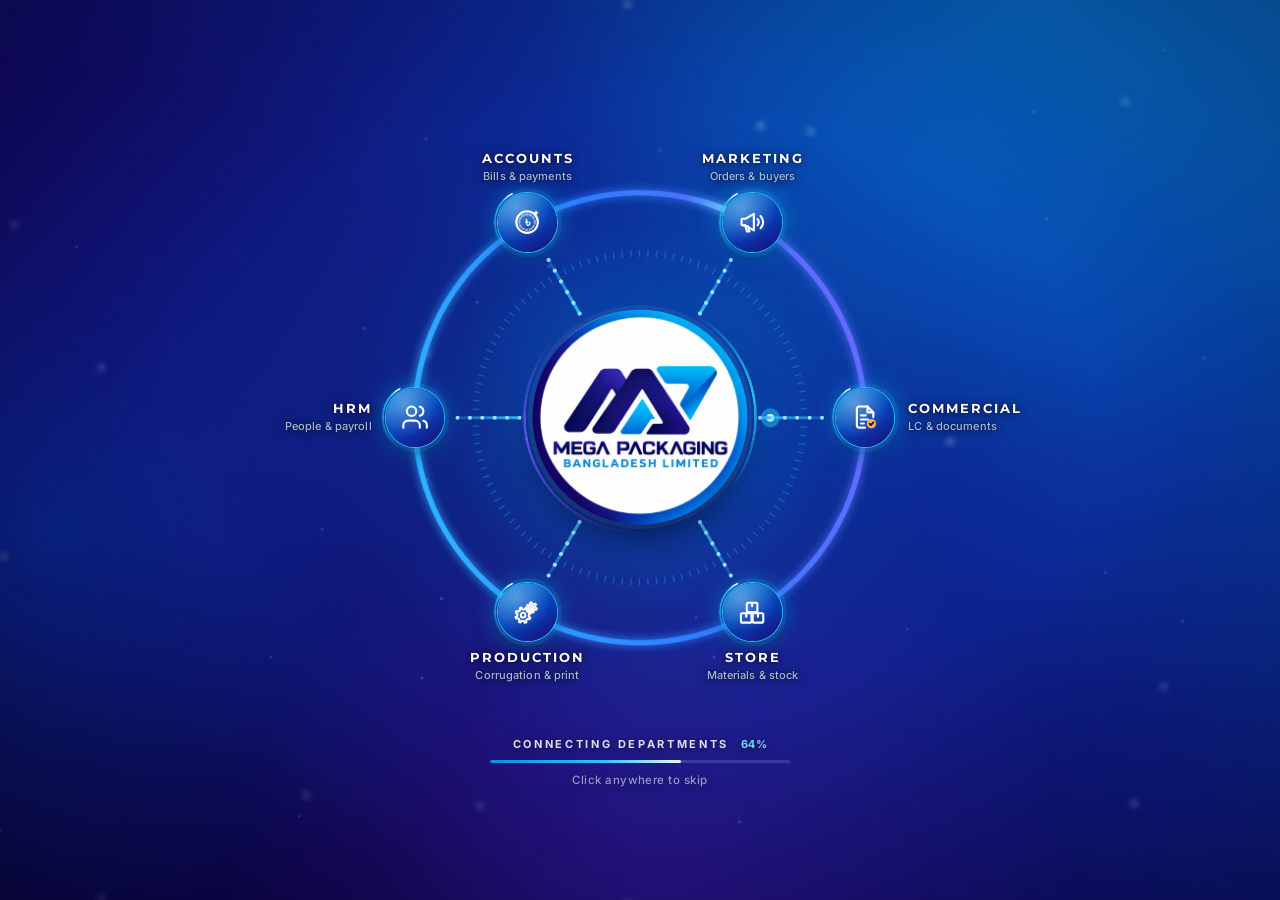
==== commit 40da0606: "Redesign the preloader and bg color for testing purpose" ====
--- a/login.html
+++ b/login.html
@@ -29,8 +29,15 @@
   <!-- Preloader: every department connects to Mega, then the sign-in opens.
        The show is assets/css/preloader.css; assets/js/preloader.js decides when it ends. -->
   <div class="preloader" id="preloader">
-    <div class="pl-grid" aria-hidden="true"></div>
-    <div class="pl-halo" aria-hidden="true"></div>
+    <div class="pl-aurora" aria-hidden="true">
+      <span class="pl-blob pl-blob--azure"></span>
+      <span class="pl-blob pl-blob--royal"></span>
+      <span class="pl-blob pl-blob--violet"></span>
+      <span class="pl-blob pl-blob--core"></span>
+    </div>
+    <div class="pl-motes pl-motes--far" aria-hidden="true"></div>
+    <div class="pl-motes pl-motes--near" aria-hidden="true"></div>
+    <div class="pl-vignette" aria-hidden="true"></div>
     <div class="pl-iris" aria-hidden="true"></div>
 
     <div class="pl-inner">
@@ -38,16 +45,17 @@
         <svg class="pl-orbit" viewBox="-135 -135 270 270">
           <defs>
             <linearGradient id="plArc" x1="-100" y1="-100" x2="100" y2="100" gradientUnits="userSpaceOnUse">
-              <stop offset="0" stop-color="#5ecde8"/>
-              <stop offset="1" stop-color="#7b78f0"/>
+              <stop offset="0" stop-color="#2cc6ff"/>
+              <stop offset=".5" stop-color="#2f7dff"/>
+              <stop offset="1" stop-color="#7a63ff"/>
             </linearGradient>
             <linearGradient id="plTail" x1="95.1" y1="-30.9" x2="100" y2="0" gradientUnits="userSpaceOnUse">
-              <stop offset="0" stop-color="#5ecde8" stop-opacity="0"/>
-              <stop offset="1" stop-color="#e9fbff"/>
+              <stop offset="0" stop-color="#2cc6ff" stop-opacity="0"/>
+              <stop offset="1" stop-color="#e9f9ff"/>
             </linearGradient>
             <linearGradient id="plSpoke" x1="81" y1="0" x2="53" y2="0" gradientUnits="userSpaceOnUse">
-              <stop offset="0" stop-color="#5ecde8" stop-opacity=".2"/>
-              <stop offset="1" stop-color="#5ecde8"/>
+              <stop offset="0" stop-color="#2cc6ff" stop-opacity=".2"/>
+              <stop offset="1" stop-color="#2cc6ff"/>
             </linearGradient>
             <filter id="plGlow" filterUnits="userSpaceOnUse" x="-135" y="-135" width="270" height="270">
               <feGaussianBlur stdDeviation="2.2" result="blur"/>
@@ -60,19 +68,25 @@
           <circle class="pl-arc" r="100" pathLength="600" transform="rotate(-60)" filter="url(#plGlow)"/>
           <circle class="pl-flash" r="100" filter="url(#plGlow)"/>
 
-          <!-- one spoke per department, pointing at its chip -->
-          <g transform="rotate(-60)" style="--i:0"><line class="pl-spoke" x1="81" y1="0" x2="53" y2="0" pathLength="1"/><g class="pl-spark"><circle cx="81" cy="0" r="5.5"/><circle cx="81" cy="0" r="2.2"/></g></g>
-          <g transform="rotate(0)" style="--i:1"><line class="pl-spoke" x1="81" y1="0" x2="53" y2="0" pathLength="1"/><g class="pl-spark"><circle cx="81" cy="0" r="5.5"/><circle cx="81" cy="0" r="2.2"/></g></g>
-          <g transform="rotate(60)" style="--i:2"><line class="pl-spoke" x1="81" y1="0" x2="53" y2="0" pathLength="1"/><g class="pl-spark"><circle cx="81" cy="0" r="5.5"/><circle cx="81" cy="0" r="2.2"/></g></g>
-          <g transform="rotate(120)" style="--i:3"><line class="pl-spoke" x1="81" y1="0" x2="53" y2="0" pathLength="1"/><g class="pl-spark"><circle cx="81" cy="0" r="5.5"/><circle cx="81" cy="0" r="2.2"/></g></g>
-          <g transform="rotate(180)" style="--i:4"><line class="pl-spoke" x1="81" y1="0" x2="53" y2="0" pathLength="1"/><g class="pl-spark"><circle cx="81" cy="0" r="5.5"/><circle cx="81" cy="0" r="2.2"/></g></g>
-          <g transform="rotate(240)" style="--i:5"><line class="pl-spoke" x1="81" y1="0" x2="53" y2="0" pathLength="1"/><g class="pl-spark"><circle cx="81" cy="0" r="5.5"/><circle cx="81" cy="0" r="2.2"/></g></g>
+          <!-- two sparks circling the logo -->
+          <g class="pl-electron"><circle cx="58" cy="0" r="4.2"/><circle cx="58" cy="0" r="1.7"/></g>
+          <g class="pl-electron pl-electron--b"><circle cx="58" cy="0" r="4.2"/><circle cx="58" cy="0" r="1.7"/></g>
+
+          <!-- one spoke per department: it draws in, sends a spark, then light keeps flowing into the logo -->
+          <g transform="rotate(-60)" style="--i:0"><line class="pl-spoke" x1="81" y1="0" x2="53" y2="0" pathLength="1"/><line class="pl-flow" x1="81" y1="0" x2="53" y2="0"/><g class="pl-spark"><circle cx="81" cy="0" r="5.5"/><circle cx="81" cy="0" r="2.2"/></g></g>
+          <g transform="rotate(0)" style="--i:1"><line class="pl-spoke" x1="81" y1="0" x2="53" y2="0" pathLength="1"/><line class="pl-flow" x1="81" y1="0" x2="53" y2="0"/><g class="pl-spark"><circle cx="81" cy="0" r="5.5"/><circle cx="81" cy="0" r="2.2"/></g></g>
+          <g transform="rotate(60)" style="--i:2"><line class="pl-spoke" x1="81" y1="0" x2="53" y2="0" pathLength="1"/><line class="pl-flow" x1="81" y1="0" x2="53" y2="0"/><g class="pl-spark"><circle cx="81" cy="0" r="5.5"/><circle cx="81" cy="0" r="2.2"/></g></g>
+          <g transform="rotate(120)" style="--i:3"><line class="pl-spoke" x1="81" y1="0" x2="53" y2="0" pathLength="1"/><line class="pl-flow" x1="81" y1="0" x2="53" y2="0"/><g class="pl-spark"><circle cx="81" cy="0" r="5.5"/><circle cx="81" cy="0" r="2.2"/></g></g>
+          <g transform="rotate(180)" style="--i:4"><line class="pl-spoke" x1="81" y1="0" x2="53" y2="0" pathLength="1"/><line class="pl-flow" x1="81" y1="0" x2="53" y2="0"/><g class="pl-spark"><circle cx="81" cy="0" r="5.5"/><circle cx="81" cy="0" r="2.2"/></g></g>
+          <g transform="rotate(240)" style="--i:5"><line class="pl-spoke" x1="81" y1="0" x2="53" y2="0" pathLength="1"/><line class="pl-flow" x1="81" y1="0" x2="53" y2="0"/><g class="pl-spark"><circle cx="81" cy="0" r="5.5"/><circle cx="81" cy="0" r="2.2"/></g></g>
 
           <!-- the light that runs round the ring -->
           <g class="pl-comet" filter="url(#plGlow)">
-            <path class="pl-comet-tail" d="M95.1 -30.9A100 100 0 0 1 100 0"/>
-            <circle class="pl-comet-halo" cx="100" cy="0" r="7"/>
-            <circle class="pl-comet-head" cx="100" cy="0" r="3.2"/>
+            <g class="pl-comet-spin">
+              <path class="pl-comet-tail" d="M95.1 -30.9A100 100 0 0 1 100 0"/>
+              <circle class="pl-comet-halo" cx="100" cy="0" r="7"/>
+              <circle class="pl-comet-head" cx="100" cy="0" r="3.2"/>
+            </g>
           </g>
         </svg>
 
@@ -84,45 +98,51 @@
           <span class="pl-core-sheen"></span>
         </div>
 
-        <!-- the departments, in the order a job moves through the business -->
+        <!-- the departments, each with an icon that comes alive when it connects -->
         <div class="pl-node pl-node--up" style="--i:0; --x:.5; --y:-.866">
           <span class="pl-chip">
-            <svg viewBox="0 0 24 24"><path d="M3 10.2v3.6a1 1 0 0 0 1 1h2.2l7.3 4.2V5L6.2 9.2H4a1 1 0 0 0-1 1Z"/><path d="M6.2 14.8 7.6 20h2.2l-1.2-4.5"/><path class="ic-wave" d="M16.6 9.4a3.6 3.6 0 0 1 0 5.2"/><path class="ic-wave" d="M19.2 6.8a7.3 7.3 0 0 1 0 10.4"/></svg>
+            <i class="pl-chip-orbit"></i>
+            <svg viewBox="0 0 24 24"><g class="ic-horn"><path d="M3 10.2v3.6a1 1 0 0 0 1 1h2.2l7.3 4.2V5L6.2 9.2H4a1 1 0 0 0-1 1Z"/><path d="M6.2 14.8 7.6 20h2.2l-1.2-4.5"/></g><path class="ic-wave" d="M16.6 9.4a3.6 3.6 0 0 1 0 5.2"/><path class="ic-wave" d="M19.2 6.8a7.3 7.3 0 0 1 0 10.4"/></svg>
           </span>
           <span class="pl-label"><b>Marketing</b><small>Orders &amp; buyers</small></span>
         </div>
 
         <div class="pl-node pl-node--right" style="--i:1; --x:1; --y:0">
           <span class="pl-chip">
-            <svg viewBox="0 0 24 24"><path d="M14 3H7a2 2 0 0 0-2 2v14a2 2 0 0 0 2 2h5"/><path d="M14 3l5 5v4"/><path d="M14 3v5h5"/><path d="M8.5 10.5h4M8.5 14h6M8.5 17.5h2.5"/><g class="ic-seal"><circle cx="17.4" cy="17.6" r="3.9"/><path d="m15.8 17.7 1.1 1.1 2.1-2.2"/></g></svg>
+            <i class="pl-chip-orbit"></i>
+            <svg viewBox="0 0 24 24"><path d="M14 3H7a2 2 0 0 0-2 2v14a2 2 0 0 0 2 2h5"/><path d="M14 3l5 5v4"/><path d="M14 3v5h5"/><path class="ic-line" d="M8.5 10.5h4" pathLength="1"/><path class="ic-line" d="M8.5 14h6" pathLength="1" style="--d:.15s"/><path class="ic-line" d="M8.5 17.5h2.5" pathLength="1" style="--d:.3s"/><g class="ic-seal"><circle cx="17.4" cy="17.6" r="3.9"/><path d="m15.8 17.7 1.1 1.1 2.1-2.2"/></g></svg>
           </span>
           <span class="pl-label"><b>Commercial</b><small>LC &amp; documents</small></span>
         </div>
 
         <div class="pl-node pl-node--down" style="--i:2; --x:.5; --y:.866">
           <span class="pl-chip">
-            <svg viewBox="0 0 24 24"><g class="ic-box"><rect x="2.5" y="13" width="9" height="8" rx="1"/><path d="M7 13v3"/></g><g class="ic-box"><rect x="12.5" y="13" width="9" height="8" rx="1"/><path d="M17 13v3"/></g><g class="ic-box"><rect x="7.5" y="4" width="9" height="8" rx="1"/><path d="M12 4v3"/></g></svg>
+            <i class="pl-chip-orbit"></i>
+            <svg viewBox="0 0 24 24"><g class="ic-box"><g class="ic-hop"><rect x="2.5" y="13" width="9" height="8" rx="1"/><path d="M7 13v3"/></g></g><g class="ic-box" style="--d:.1s"><g class="ic-hop"><rect x="12.5" y="13" width="9" height="8" rx="1"/><path d="M17 13v3"/></g></g><g class="ic-box" style="--d:.2s"><g class="ic-hop"><rect x="7.5" y="4" width="9" height="8" rx="1"/><path d="M12 4v3"/></g></g></svg>
           </span>
           <span class="pl-label"><b>Store</b><small>Materials &amp; stock</small></span>
         </div>
 
         <div class="pl-node pl-node--down" style="--i:3; --x:-.5; --y:.866">
           <span class="pl-chip">
-            <svg viewBox="0 0 24 24"><g class="ic-gear"><path d="M12.22 2h-.44a2 2 0 0 0-2 2v.18a2 2 0 0 1-1 1.73l-.43.25a2 2 0 0 1-2 0l-.15-.08a2 2 0 0 0-2.73.73l-.22.38a2 2 0 0 0 .73 2.73l.15.1a2 2 0 0 1 1 1.72v.51a2 2 0 0 1-1 1.74l-.15.09a2 2 0 0 0-.73 2.73l.22.38a2 2 0 0 0 2.73.73l.15-.08a2 2 0 0 1 2 0l.43.25a2 2 0 0 1 1 1.73V20a2 2 0 0 0 2 2h.44a2 2 0 0 0 2-2v-.18a2 2 0 0 1 1-1.73l.43-.25a2 2 0 0 1 2 0l.15.08a2 2 0 0 0 2.73-.73l.22-.39a2 2 0 0 0-.73-2.73l-.15-.08a2 2 0 0 1-1-1.74v-.5a2 2 0 0 1 1-1.74l.15-.09a2 2 0 0 0 .73-2.73l-.22-.38a2 2 0 0 0-2.73-.73l-.15.08a2 2 0 0 1-2 0l-.43-.25a2 2 0 0 1-1-1.73V4a2 2 0 0 0-2-2z"/><circle cx="12" cy="12" r="3"/></g></svg>
+            <i class="pl-chip-orbit"></i>
+            <svg viewBox="0 0 24 24"><path class="ic-gear-big" d="M9.80 9.75L10.82 8.39L12.13 9.02L11.69 10.67L12.88 12.01L14.57 11.78L15.04 13.15L13.56 14.00L13.45 15.80L14.81 16.82L14.18 18.13L12.53 17.69L11.19 18.88L11.42 20.57L10.05 21.04L9.20 19.56L7.40 19.45L6.38 20.81L5.07 20.18L5.51 18.53L4.32 17.19L2.63 17.42L2.16 16.05L3.64 15.20L3.75 13.40L2.39 12.38L3.02 11.07L4.67 11.51L6.01 10.32L5.78 8.63L7.15 8.16L8.00 9.64ZM10.60 14.60a2 2 0 1 0 -4 0a2 2 0 1 0 4 0"/><path class="ic-gear-small" d="M14.35 10.66L13.24 11.33L12.41 10.39L13.21 9.36L12.91 7.92L11.78 7.29L12.18 6.09L13.46 6.28L14.57 5.30L14.55 4.00L15.78 3.75L16.26 4.95L17.67 5.42L18.78 4.75L19.61 5.69L18.81 6.72L19.11 8.16L20.24 8.79L19.84 9.99L18.56 9.80L17.45 10.78L17.47 12.08L16.24 12.33L15.76 11.13ZM17.21 8.04a1.2 1.2 0 1 0 -2.4 0a1.2 1.2 0 1 0 2.4 0"/></svg>
           </span>
           <span class="pl-label"><b>Production</b><small>Corrugation &amp; print</small></span>
         </div>
 
         <div class="pl-node pl-node--left" style="--i:4; --x:-1; --y:0">
           <span class="pl-chip">
-            <svg viewBox="0 0 24 24"><path class="ic-speed" d="M-2.5 9.5h3M-3.5 13h3"/><g class="ic-truck"><path d="M14 18V6a2 2 0 0 0-2-2H4a2 2 0 0 0-2 2v11a1 1 0 0 0 1 1h2"/><path d="M15 18H9"/><path d="M19 18h2a1 1 0 0 0 1-1v-3.65a1 1 0 0 0-.22-.62l-3.48-4.35A1 1 0 0 0 17.52 8H14"/><circle cx="17" cy="18" r="2"/><circle cx="7" cy="18" r="2"/></g></svg>
-          </span>
-          <span class="pl-label"><b>Delivery</b><small>Challan &amp; dispatch</small></span>
+            <i class="pl-chip-orbit"></i>
+            <svg viewBox="0 0 24 24"><g class="ic-person ic-person--back"><path d="M22 21v-2a4 4 0 0 0-3-3.87"/><path d="M16 3.13a4 4 0 0 1 0 7.75"/></g><g class="ic-person"><path d="M16 21v-2a4 4 0 0 0-4-4H6a4 4 0 0 0-4 4v2"/><circle cx="9" cy="7" r="4"/></g></svg>
+          </span>
+          <span class="pl-label"><b>HRM</b><small>People &amp; payroll</small></span>
         </div>
 
         <div class="pl-node pl-node--up" style="--i:5; --x:-.5; --y:-.866">
           <span class="pl-chip">
-            <svg class="ic-coin" viewBox="0 0 24 24"><circle cx="12" cy="12" r="9.2"/><circle cx="12" cy="12" r="6.6" stroke-dasharray="1.4 1.9" opacity=".5"/><text x="12" y="16.2" text-anchor="middle">&#x9F3;</text></svg>
+            <i class="pl-chip-orbit"></i>
+            <svg class="ic-coin" viewBox="0 0 24 24"><circle cx="12" cy="12" r="9.2"/><circle cx="12" cy="12" r="6.6" stroke-dasharray="1.4 1.9" opacity=".5"/><text x="12" y="16.2" text-anchor="middle">&#x9F3;</text><path class="ic-sparkle" d="M19.6 1.6l.75 1.7 1.7.75-1.7.75-.75 1.7-.75-1.7-1.7-.75 1.7-.75z"/></svg>
           </span>
           <span class="pl-label"><b>Accounts</b><small>Bills &amp; payments</small></span>
         </div>
--- a/assets/css/preloader.css
+++ b/assets/css/preloader.css
@@ -1,26 +1,30 @@
 /* =====================================================================
    preloader.css: every department connects to Mega, then the sign-in opens.
 
-   The Mega badge rises into the middle of a ring. Around it sit the six
-   departments in the order a job moves through the business: Marketing
-   (orders), Commercial (LC & documents), Store (materials), Production
-   (corrugation & print), Delivery (challan & dispatch) and Accounts
-   (bills & payments). A light runs round the ring; each department lights
-   up as it arrives, and sends a spark down its spoke into the logo. When
-   the circle closes, the logo pulses, a wave rolls out, and
-   assets/js/preloader.js opens an iris from the logo onto the sign-in.
+   The Mega badge rises into the middle of a ring, on a backdrop drawn from
+   the logo's own colours: deep indigo blending into royal blue and azure,
+   with slow light drifting through it and motes of light rising.
+
+   Around the logo sit six departments: Marketing (orders), Commercial
+   (LC & documents), Store (materials), Production (corrugation & print),
+   HRM (people & payroll) and Accounts (bills & payments). A light runs
+   round the ring; each department lights up as it arrives and comes alive:
+   its icon keeps moving, a light circles its edge, and a stream of light
+   flows down its spoke into the logo. When the circle closes the logo
+   pulses, a wave rolls out, and assets/js/preloader.js opens an iris from
+   the logo onto the sign-in.
 
    Every element's resting style is its finished state; the keyframes only
-   say where it starts (fill-mode both). With "reduce motion" on, the same
-   markup simply shows the completed ring, and nothing is left half-way.
+   say where it starts (fill-mode both/backwards). With "reduce motion" on,
+   the same markup simply shows the completed ring, standing still.
 
    Timeline (seconds from the first paint):
      0.00  the stage rises             0.10  the logo spins in
      0.45  the departments appear      0.90  the light sets off: Marketing
-     1.15  Commercial   1.40  Store    1.65  Production
-     1.90  Delivery     2.15  Accounts
-     2.40  the circle closes: the logo pulses, a wave rolls out
-     ~3.2  hand-over to the sign-in (once the page has loaded)
+     1.20  Commercial   1.50  Store    1.80  Production
+     2.10  HRM          2.40  Accounts
+     2.70  the circle closes: the logo pulses, a wave rolls out
+     ~3.5  hand-over to the sign-in (once the page has loaded)
    ===================================================================== */
 
 /* The iris that opens onto the sign-in page */
@@ -38,7 +42,7 @@
   --r: clamp(108px, min(29vw, 25vh), 230px);   /* ring radius: everything scales with it */
   --n: max(34px, calc(var(--r) * .27));        /* a department chip */
   --c: calc(var(--r) * .96);                   /* the logo */
-  --cyan: #5ecde8;
+  --azure: #2cc6ff;                            /* the logo's ring, lifted a touch to glow */
   --head: 'Montserrat', system-ui, -apple-system, 'Segoe UI', Roboto, Arial, sans-serif;
   --body: 'Inter', system-ui, -apple-system, 'Segoe UI', Roboto, Arial, sans-serif;
 
@@ -49,11 +53,8 @@
   place-items: center;
   overflow: hidden;
   color: #fff;
-  /* the brand panel's own colours, so the hand-over feels seamless */
-  background:
-    radial-gradient(900px 600px at 0% 0%, rgba(232, 165, 69, .1), transparent 60%),
-    radial-gradient(800px 640px at 100% 100%, rgba(61, 58, 140, .5), transparent 62%),
-    linear-gradient(155deg, #141238 0%, #1e1c52 45%, #2a2868 100%);
+  /* the logo's ring, laid across the screen: deep indigo bottom-left, azure top-right */
+  background: linear-gradient(45deg, #0b0340 0%, #140361 30%, #0d1f8c 60%, #0646b0 84%, #0a74d6 100%);
   cursor: progress;
 }
 
@@ -63,37 +64,113 @@
   box-sizing: border-box;
 }
 
-/* A blueprint grid drifting behind, and a soft light round the ring */
-.pl-grid {
-  position: absolute;
-  inset: -10%;
-  background-image:
-    linear-gradient(rgba(255, 255, 255, .045) 1px, transparent 1px),
-    linear-gradient(90deg, rgba(255, 255, 255, .045) 1px, transparent 1px);
-  background-size: 44px 44px;
-  -webkit-mask-image: radial-gradient(58% 52% at 50% 46%, #000 12%, transparent 74%);
-  mask-image: radial-gradient(58% 52% at 50% 46%, #000 12%, transparent 74%);
-  animation: pl-drift 30s linear infinite;
-}
-
-@keyframes pl-drift {
-  to { transform: translate3d(44px, 44px, 0); }
-}
-
-.pl-halo {
-  position: absolute;
+/* ---------------------------------------------------------------------
+   The backdrop: drifting light, rising motes, a soft vignette
+   --------------------------------------------------------------------- */
+
+.pl-aurora {
+  position: absolute;
+  inset: 0;
+  overflow: hidden;
+}
+
+.pl-blob {
+  position: absolute;
+  border-radius: 50%;
+}
+
+.pl-blob--azure {
+  left: 42%;
+  top: -42vmax;
+  width: 78vmax;
+  height: 78vmax;
+  background: radial-gradient(closest-side, rgba(0, 168, 241, .42), transparent);
+  animation: pl-drift-a 16s ease-in-out infinite alternate;
+}
+
+.pl-blob--royal {
+  left: -32vmax;
+  top: 8%;
+  width: 72vmax;
+  height: 72vmax;
+  background: radial-gradient(closest-side, rgba(3, 66, 184, .55), transparent);
+  animation: pl-drift-b 20s ease-in-out infinite alternate;
+}
+
+.pl-blob--violet {
+  left: 18%;
+  top: 52%;
+  width: 66vmax;
+  height: 66vmax;
+  background: radial-gradient(closest-side, rgba(84, 44, 214, .38), transparent);
+  animation: pl-drift-c 24s ease-in-out infinite alternate;
+}
+
+/* the light gathered behind the ring */
+.pl-blob--core {
   left: 50%;
   top: 46%;
-  width: calc(var(--r) * 4.4);
-  height: calc(var(--r) * 4.4);
+  width: calc(var(--r) * 5);
+  height: calc(var(--r) * 5);
+  margin: calc(var(--r) * -2.5) 0 0 calc(var(--r) * -2.5);
+  background: radial-gradient(closest-side, rgba(0, 147, 234, .3), rgba(0, 147, 234, .08) 55%, transparent);
+  animation: pl-glow-in 1.4s ease-out both, pl-breathe 4s ease-in-out 1.4s infinite;
+}
+
+@keyframes pl-drift-a {
+  to { transform: translate(-12vmax, 10vmax) scale(1.15); }
+}
+
+@keyframes pl-drift-b {
+  to { transform: translate(14vmax, -8vmax) scale(.9); }
+}
+
+@keyframes pl-drift-c {
+  to { transform: translate(-10vmax, -12vmax) scale(1.2); }
+}
+
+@keyframes pl-glow-in {
+  from { opacity: 0; transform: scale(.5); }
+}
+
+/* Motes of light rising: one tiny dot drawn many times with box-shadow,
+   and a copy one screen lower, so the drift loops without a seam */
+.pl-motes,
+.pl-motes::after {
+  position: absolute;
+  left: 0;
+  top: 0;
+  width: var(--mote);
+  height: var(--mote);
   border-radius: 50%;
-  transform: translate(-50%, -50%);
-  background: radial-gradient(circle, rgba(59, 184, 217, .16), rgba(61, 58, 140, .1) 42%, transparent 66%);
-  animation: pl-halo 1.4s ease-out both;
-}
-
-@keyframes pl-halo {
-  from { opacity: 0; transform: translate(-50%, -50%) scale(.5); }
+  box-shadow: var(--motes);
+}
+
+.pl-motes::after {
+  content: '';
+  top: 100vh;
+}
+
+.pl-motes--far {
+  --mote: 2px;
+  --motes: 0vw 92.1vh 2px 0 rgba(150, 215, 255, .45), 21.1vw 72.9vh 2px 0 rgba(150, 215, 255, .54), 32.9vw 75.2vh 2px 0 rgba(150, 215, 255, .61), 54.3vw 68.5vh 2px 0 rgba(150, 215, 255, .57), 81.7vw 24.2vh 2px 0 rgba(150, 215, 255, .48), 70.8vw 69.8vh 2px 0 rgba(150, 215, 255, .37), 68.4vw 46.8vh 2px 0 rgba(150, 215, 255, .67), 80.7vw 12.3vh 2px 0 rgba(150, 215, 255, .53), 92.3vw 68.9vh 2px 0 rgba(150, 215, 255, .58), 57.7vw 91.2vh 2px 0 rgba(150, 215, 255, .67), 37.2vw 33.5vh 2px 0 rgba(150, 215, 255, .64), 33.2vw 15.3vh 2px 0 rgba(150, 215, 255, .45), 42.8vw 29.5vh 2px 0 rgba(150, 215, 255, .68), 55.7vw 72.9vh 2px 0 rgba(150, 215, 255, .66), 5.9vw 27.3vh 2px 0 rgba(150, 215, 255, .55), 50.9vw 42.1vh 2px 0 rgba(150, 215, 255, .42), 90.9vw 5.5vh 2px 0 rgba(150, 215, 255, .48), 34.4vw 66.4vh 2px 0 rgba(150, 215, 255, .67), 51.5vw 16.6vh 2px 0 rgba(150, 215, 255, .49), 28.4vw 36.4vh 2px 0 rgba(150, 215, 255, .5), 33.3vw 53.2vh 2px 0 rgba(150, 215, 255, .56), 23.3vw 90.6vh 2px 0 rgba(150, 215, 255, .51), 86.3vw 63.5vh 2px 0 rgba(150, 215, 255, .57), 51.6vw 50.5vh 2px 0 rgba(150, 215, 255, .59), 94vw 39.7vh 2px 0 rgba(150, 215, 255, .6), 25.1vw 58.7vh 2px 0 rgba(150, 215, 255, .47);
+  animation: pl-rise 36s linear infinite;
+}
+
+.pl-motes--near {
+  --mote: 3px;
+  --motes: 33.1vw 39.1vh 6px 1px rgba(220, 245, 255, .73), 87.8vw 11.1vh 6px 1px rgba(220, 245, 255, .74), 7.8vw 40.7vh 6px 1px rgba(220, 245, 255, .5), 7.8vw 99.6vh 6px 1px rgba(220, 245, 255, .53), 63.2vw 14.4vh 6px 1px rgba(220, 245, 255, .61), 59.3vw 13.8vh 6px 1px rgba(220, 245, 255, .77), 88.5vw 89.1vh 6px 1px rgba(220, 245, 255, .76), 90.8vw 76.1vh 6px 1px rgba(220, 245, 255, .55), 1vw 24.8vh 6px 1px rgba(220, 245, 255, .48), .2vw 61.7vh 6px 1px rgba(220, 245, 255, .53), 74.1vw 48.9vh 6px 1px rgba(220, 245, 255, .69), 23.8vw 88.2vh 6px 1px rgba(220, 245, 255, .53), 37.4vw 89.4vh 6px 1px rgba(220, 245, 255, .49), 48.9vw .3vh 6px 1px rgba(220, 245, 255, .77);
+  animation: pl-rise 22s linear infinite;
+}
+
+@keyframes pl-rise {
+  to { transform: translateY(-100vh); }
+}
+
+.pl-vignette {
+  position: absolute;
+  inset: 0;
+  background: radial-gradient(ellipse 80% 75% at 50% 46%, transparent 45%, rgba(5, 1, 34, .55) 100%);
 }
 
 /* ---------------------------------------------------------------------
@@ -135,14 +212,14 @@
 
 /* a dial of fine ticks between the logo and the ring, slowly turning */
 .pl-dial {
-  stroke: rgba(94, 205, 232, .26);
+  stroke: rgba(44, 198, 255, .3);
   stroke-width: 3;
   stroke-dasharray: .45 2.55;
   animation: pl-turn 60s linear infinite, pl-fade .8s ease-out .2s both;
 }
 
 .pl-track {
-  stroke: rgba(255, 255, 255, .13);
+  stroke: rgba(255, 255, 255, .14);
   stroke-width: 1.2;
   animation: pl-fade .8s ease-out .35s both;
 }
@@ -153,7 +230,7 @@
   stroke-width: 2.4;
   stroke-dasharray: 600;
   stroke-dashoffset: 0;
-  animation: pl-arc 1.5s .9s both;
+  animation: pl-arc 1.8s .9s both;
   animation-timing-function: cubic-bezier(.55, 0, .45, 1);
 }
 
@@ -169,10 +246,10 @@
 
 /* the whole ring flashes as the circle closes */
 .pl-flash {
-  stroke: var(--cyan);
+  stroke: var(--azure);
   stroke-width: 3;
   opacity: 0;
-  animation: pl-flash .8s ease-out 2.4s;
+  animation: pl-flash .8s ease-out 2.7s;
 }
 
 @keyframes pl-flash {
@@ -181,28 +258,61 @@
   100% { opacity: 0; }
 }
 
-/* each department's spoke draws in, and a spark runs down it into the logo */
+/* two sparks circling the logo */
+.pl-electron {
+  animation: pl-turn 4.5s linear infinite, pl-fade .6s ease-out .9s both;
+}
+
+.pl-electron--b {
+  animation-duration: 6.5s, .6s;
+  animation-direction: reverse, normal;
+  animation-delay: -2.2s, 1.1s;
+}
+
+.pl-electron circle {
+  fill: rgba(44, 198, 255, .3);
+}
+
+.pl-electron circle + circle {
+  fill: #e9f9ff;
+}
+
+/* each department's spoke draws in, sends a spark into the logo,
+   then keeps a stream of light flowing down it */
 .pl-spoke {
   stroke: url(#plSpoke);
   stroke-width: 1.4;
   stroke-dasharray: 1;
   stroke-dashoffset: 0;
   animation: pl-spoke .32s ease-out both;
-  animation-delay: calc(.98s + var(--i) * .25s);
+  animation-delay: calc(.98s + var(--i) * .3s);
 }
 
 @keyframes pl-spoke {
   from { stroke-dashoffset: 1; }
+}
+
+.pl-flow {
+  stroke: rgba(180, 235, 255, .95);
+  stroke-width: 1.8;
+  stroke-linecap: round;
+  stroke-dasharray: .01 5.5;
+  animation: pl-flow .8s linear infinite, pl-fade .4s ease-out both;
+  animation-delay: calc(1.3s + var(--i) * .3s), calc(1.3s + var(--i) * .3s);
+}
+
+@keyframes pl-flow {
+  to { stroke-dashoffset: -5.51; }
 }
 
 .pl-spark {
   opacity: 0;
   animation: pl-spark .5s cubic-bezier(.5, 0, .7, .4);
-  animation-delay: calc(1.08s + var(--i) * .25s);
+  animation-delay: calc(1.08s + var(--i) * .3s);
 }
 
 .pl-spark circle {
-  fill: rgba(94, 205, 232, .35);
+  fill: rgba(44, 198, 255, .4);
 }
 
 .pl-spark circle + circle {
@@ -216,12 +326,15 @@
   100% { opacity: 0; transform: translateX(-28px); }
 }
 
-/* the light: it hops from station to station, easing in and out at each */
+/* the light: one lap hopping from station to station, then it keeps circling */
 .pl-comet {
-  opacity: 0;
   transform: rotate(300deg);
-  animation: pl-orbit 1.5s .9s both, pl-comet-show 1.8s .9s both;
-  animation-timing-function: cubic-bezier(.55, 0, .45, 1), linear;
+  animation: pl-orbit 1.8s .9s both, pl-fade .3s .9s both;
+  animation-timing-function: cubic-bezier(.55, 0, .45, 1), ease-out;
+}
+
+.pl-comet-spin {
+  animation: pl-turn 2.8s linear 2.7s infinite;
 }
 
 @keyframes pl-orbit {
@@ -234,12 +347,6 @@
   100%    { transform: rotate(300deg); }
 }
 
-@keyframes pl-comet-show {
-  0%       { opacity: 0; }
-  4%, 84%  { opacity: 1; }
-  100%     { opacity: 0; }
-}
-
 .pl-comet-tail {
   stroke: url(#plTail);
   stroke-width: 3;
@@ -247,7 +354,7 @@
 }
 
 .pl-comet-halo {
-  fill: rgba(94, 205, 232, .35);
+  fill: rgba(44, 198, 255, .4);
 }
 
 .pl-comet-head {
@@ -277,11 +384,11 @@
   border-radius: 50%;
 }
 
-/* its glow grows as each department connects */
+/* its glow grows as each department connects, then keeps breathing */
 .pl-core-halo {
   inset: -42%;
-  background: radial-gradient(closest-side, rgba(59, 184, 217, .5), rgba(59, 184, 217, .12) 55%, transparent);
-  animation: pl-charge 1.6s linear 1s both;
+  background: radial-gradient(closest-side, rgba(0, 168, 241, .55), rgba(0, 147, 234, .14) 55%, transparent);
+  animation: pl-charge 1.9s linear 1s both, pl-breathe 2.6s ease-in-out 2.9s infinite;
 }
 
 @keyframes pl-charge {
@@ -291,7 +398,7 @@
 /* a ring of light turning round the badge */
 .pl-core-ring {
   inset: -9px;
-  background: conic-gradient(from 0deg, transparent 0 8%, var(--cyan) 22%, transparent 36%, transparent 50%, #7b78f0 72%, transparent 86%);
+  background: conic-gradient(from 0deg, transparent 0 8%, var(--azure) 22%, transparent 36%, transparent 50%, #6b5cff 72%, transparent 86%);
   -webkit-mask: radial-gradient(farthest-side, transparent calc(100% - 3px), #000 calc(100% - 2.5px));
   mask: radial-gradient(farthest-side, transparent calc(100% - 3px), #000 calc(100% - 2.5px));
   animation: pl-turn 2.8s linear infinite;
@@ -300,10 +407,10 @@
 /* the wave that rolls out when the circle closes */
 .pl-core-wave {
   inset: 0;
-  border: 2px solid var(--cyan);
-  box-shadow: 0 0 22px rgba(94, 205, 232, .55);
+  border: 2px solid var(--azure);
+  box-shadow: 0 0 22px rgba(0, 168, 241, .6);
   opacity: 0;
-  animation: pl-wave 1s cubic-bezier(.2, .7, .3, 1) 2.42s;
+  animation: pl-wave 1s cubic-bezier(.2, .7, .3, 1) 2.72s;
 }
 
 @keyframes pl-wave {
@@ -317,8 +424,8 @@
   display: block;
   width: 100%;
   height: 100%;
-  box-shadow: 0 0 0 4px rgba(255, 255, 255, .05), 0 22px 44px -14px rgba(0, 0, 0, .7);
-  animation: pl-pop .6s cubic-bezier(.3, 1.6, .5, 1) 2.42s;
+  box-shadow: 0 0 0 4px rgba(255, 255, 255, .06), 0 22px 44px -14px rgba(3, 1, 30, .75);
+  animation: pl-pop .6s cubic-bezier(.3, 1.6, .5, 1) 2.72s;
 }
 
 @keyframes pl-pop {
@@ -341,7 +448,7 @@
   width: 45%;
   background: linear-gradient(100deg, transparent, rgba(255, 255, 255, .75), transparent);
   transform: translateX(-160%) skewX(-18deg);
-  animation: pl-sheen .9s ease-in-out 2.5s;
+  animation: pl-sheen .9s ease-in-out 2.8s;
 }
 
 @keyframes pl-sheen {
@@ -354,19 +461,25 @@
    --------------------------------------------------------------------- */
 
 .pl-node {
-  --t: calc(.9s + var(--i) * .25s);   /* when the light reaches it */
+  --t: calc(.9s + var(--i) * .3s);   /* when the light reaches it */
   position: absolute;
   left: calc(50% + var(--x) * var(--r));
   top: calc(50% + var(--y) * var(--r));
   width: var(--n);
   height: var(--n);
   margin: calc(var(--n) / -2) 0 0 calc(var(--n) / -2);
-  animation: pl-node-in .5s cubic-bezier(.2, 1.4, .4, 1) both;
-  animation-delay: calc(.45s + var(--i) * .06s);
+  /* pops in, then floats gently, each at its own pace */
+  animation: pl-node-in .5s cubic-bezier(.2, 1.4, .4, 1) both, pl-float 3.4s ease-in-out infinite;
+  animation-delay: calc(.45s + var(--i) * .06s), calc(var(--i) * -.57s);
 }
 
 @keyframes pl-node-in {
   from { opacity: 0; transform: scale(.3); }
+}
+
+@keyframes pl-float {
+  0%, 100% { translate: 0 -3px; }
+  50%      { translate: 0 3px; }
 }
 
 .pl-chip {
@@ -374,32 +487,36 @@
   inset: 0;
   display: grid;
   place-items: center;
-  border: 1.5px solid rgba(94, 205, 232, .9);
+  border: 1.5px solid rgba(44, 198, 255, .95);
   border-radius: 50%;
-  background: #1b1a4d;
+  background: #12096a;
   color: #fff;
-  box-shadow: 0 0 0 4px rgba(94, 205, 232, .1), 0 0 26px rgba(59, 184, 217, .5), 0 10px 22px -10px rgba(0, 0, 0, .7);
-  animation: pl-chip-on .45s ease-out both;
-  animation-delay: var(--t);
+  box-shadow: 0 0 0 4px rgba(44, 198, 255, .12), 0 0 24px rgba(0, 168, 241, .55), 0 10px 22px -10px rgba(3, 1, 30, .8);
+  animation: pl-chip-on .45s ease-out both, pl-chip-glow 2.6s ease-in-out infinite;
+  animation-delay: var(--t), calc(var(--t) + .45s);
 }
 
 @keyframes pl-chip-on {
   from {
-    border-color: rgba(255, 255, 255, .14);
-    color: rgba(255, 255, 255, .42);
-    box-shadow: 0 0 0 0 rgba(94, 205, 232, 0), 0 0 0 rgba(59, 184, 217, 0), 0 10px 22px -10px rgba(0, 0, 0, .7);
+    border-color: rgba(255, 255, 255, .16);
+    color: rgba(255, 255, 255, .45);
+    box-shadow: 0 0 0 0 rgba(44, 198, 255, 0), 0 0 0 rgba(0, 168, 241, 0), 0 10px 22px -10px rgba(3, 1, 30, .8);
   }
 }
 
-/* lit glass */
+@keyframes pl-chip-glow {
+  50% { box-shadow: 0 0 0 7px rgba(44, 198, 255, .07), 0 0 38px rgba(0, 168, 241, .8), 0 10px 22px -10px rgba(3, 1, 30, .8); }
+}
+
+/* lit glass, in the logo's ring colours */
 .pl-chip::before {
   content: '';
   position: absolute;
   inset: 0;
   border-radius: inherit;
   background:
-    radial-gradient(circle at 32% 26%, rgba(255, 255, 255, .28), transparent 58%),
-    linear-gradient(150deg, #2f5fc4, #26227a);
+    radial-gradient(circle at 32% 26%, rgba(255, 255, 255, .32), transparent 58%),
+    linear-gradient(150deg, #0a8fe6 0%, #0342b8 52%, #1c0a78 100%);
   animation: pl-fade .45s ease-out both;
   animation-delay: var(--t);
 }
@@ -409,7 +526,7 @@
   content: '';
   position: absolute;
   inset: -2px;
-  border: 1.5px solid var(--cyan);
+  border: 1.5px solid var(--azure);
   border-radius: inherit;
   opacity: 0;
   animation: pl-ripple .8s ease-out;
@@ -421,10 +538,22 @@
   to   { opacity: 0; transform: scale(2); }
 }
 
+/* a streak of light running round the chip's edge */
+.pl-chip-orbit {
+  position: absolute;
+  inset: -4px;
+  border-radius: 50%;
+  background: conic-gradient(from 0deg, transparent 0 58%, rgba(44, 198, 255, .9) 86%, #fff 92%, transparent 93%);
+  -webkit-mask: radial-gradient(farthest-side, transparent calc(100% - 2px), #000 calc(100% - 1.5px));
+  mask: radial-gradient(farthest-side, transparent calc(100% - 2px), #000 calc(100% - 1.5px));
+  animation: pl-turn 2.2s linear infinite, pl-fade .5s ease-out both;
+  animation-delay: calc(var(--t) + .2s), calc(var(--t) + .2s);
+}
+
 .pl-chip svg {
   position: relative;
-  width: 46%;
-  height: 46%;
+  width: 48%;
+  height: 48%;
   overflow: visible;
   fill: none;
   stroke: currentColor;
@@ -438,6 +567,8 @@
   display: grid;
   gap: 3px;
   white-space: nowrap;
+  /* a soft dark halo keeps the words clear wherever the light drifts */
+  text-shadow: 0 1px 10px rgba(6, 2, 40, .9), 0 0 2px rgba(6, 2, 40, .75);
   animation: pl-label-on .4s ease-out both;
   animation-delay: var(--t);
 }
@@ -455,7 +586,7 @@
 .pl-label small {
   font: 500 clamp(9px, calc(var(--r) * .052), 11px)/1.2 var(--body);
   letter-spacing: .01em;
-  color: rgba(255, 255, 255, .62);
+  color: rgba(205, 236, 255, .78);
 }
 
 /* labels sit outside the ring */
@@ -478,91 +609,136 @@
 .pl-node--right .pl-label { left: calc(100% + 13px); text-align: left; }
 .pl-node--left .pl-label  { right: calc(100% + 13px); text-align: right; }
 
-/* Each icon does its own thing as the light arrives */
-
-/* Marketing: the call goes out */
+/* ---------------------------------------------------------------------
+   The icons: each comes alive when its department lights up, and stays alive
+   --------------------------------------------------------------------- */
+
+/* Marketing: the megaphone keeps calling out */
+.ic-horn {
+  transform-origin: 4px 12px;
+  animation: pl-ic-shout 1.4s ease-in-out infinite;
+  animation-delay: var(--t);
+}
+
+@keyframes pl-ic-shout {
+  0%, 40%, 100% { transform: rotate(0); }
+  12%           { transform: rotate(-9deg); }
+  24%           { transform: rotate(3deg); }
+}
+
 .ic-wave {
-  animation: pl-ic-wave .5s ease-out both;
-  animation-delay: calc(var(--t) + .05s);
+  animation: pl-ic-wave 1.4s ease-out infinite backwards;
+  animation-delay: calc(var(--t) + .1s);
 }
 
 .ic-wave + .ic-wave {
-  animation-delay: calc(var(--t) + .15s);
+  animation-delay: calc(var(--t) + .28s);
 }
 
 @keyframes pl-ic-wave {
-  from { opacity: 0; transform: translateX(-3px); }
-}
-
-/* Commercial: the LC is stamped */
+  0%   { opacity: 0; transform: translateX(-2.5px); }
+  25%  { opacity: 1; }
+  70%  { opacity: .85; }
+  100% { opacity: 0; transform: translateX(2px); }
+}
+
+/* Commercial: an LC is written out line by line and stamped, again and again */
+.ic-line {
+  stroke-dasharray: 1;
+  animation: pl-ic-write 2.4s ease-in-out infinite backwards;
+  animation-delay: calc(var(--t) + var(--d, 0s));
+}
+
+@keyframes pl-ic-write {
+  0%       { stroke-dashoffset: 1; }
+  28%      { stroke-dashoffset: 0; }
+  82%      { stroke-dashoffset: 0; opacity: 1; }
+  94%, 100% { stroke-dashoffset: 0; opacity: 0; }
+}
+
 .ic-seal {
   transform-box: fill-box;
   transform-origin: center;
-  animation: pl-ic-stamp .42s cubic-bezier(.25, 1.4, .45, 1) both;
-  animation-delay: calc(var(--t) + .08s);
+  animation: pl-ic-seal 2.4s ease-out infinite backwards;
+  animation-delay: var(--t);
 }
 
 .ic-seal circle {
-  fill: #e8a545;
+  fill: #ffb547;
   stroke: none;
 }
 
 .ic-seal path {
-  stroke: #1b1a4d;
+  stroke: #1c0a78;
   stroke-width: 1.6;
 }
 
-@keyframes pl-ic-stamp {
-  from { opacity: 0; transform: scale(2.4) rotate(-20deg); }
-}
-
-/* Store: the cartons stack up */
+/* stamped just after the last line is written */
+@keyframes pl-ic-seal {
+  0%, 40%   { opacity: 0; transform: scale(2.3) rotate(-25deg); }
+  50%       { opacity: 1; transform: scale(.92) rotate(0deg); }
+  56%       { transform: scale(1); }
+  82%       { opacity: 1; transform: scale(1); }
+  94%, 100% { opacity: 0; transform: scale(1); }
+}
+
+/* Store: the cartons drop in, then keep bobbing in a wave */
 .ic-box {
-  animation: pl-ic-drop .4s cubic-bezier(.3, 1.5, .5, 1) both;
-  animation-delay: var(--t);
-}
-
-.ic-box:nth-of-type(2) { animation-delay: calc(var(--t) + .08s); }
-.ic-box:nth-of-type(3) { animation-delay: calc(var(--t) + .16s); }
+  animation: pl-ic-drop .45s cubic-bezier(.3, 1.5, .5, 1) both;
+  animation-delay: calc(var(--t) + var(--d, 0s));
+}
+
+.ic-hop {
+  animation: pl-ic-hop 1.5s ease-in-out infinite;
+  animation-delay: calc(var(--t) + .5s + var(--d, 0s));
+}
 
 @keyframes pl-ic-drop {
   from { opacity: 0; transform: translateY(-7px); }
 }
 
-/* Production: the machine starts turning */
-.ic-gear {
-  transform-box: fill-box;
-  transform-origin: center;
-  animation: pl-turn 2.6s linear infinite;
+@keyframes pl-ic-hop {
+  0%, 50%, 100% { transform: translateY(0); }
+  25%           { transform: translateY(-1.8px); }
+}
+
+/* Production: two gears turning against each other */
+.ic-gear-big {
+  transform-origin: 8.6px 14.6px;
+  animation: pl-turn 6s linear infinite;
   animation-delay: var(--t);
 }
 
-/* Delivery: the truck pulls in */
-.ic-truck {
-  animation: pl-ic-drive .5s cubic-bezier(.25, 1.3, .5, 1) both;
+.ic-gear-small {
+  transform-origin: 16.01px 8.04px;
+  animation: pl-turn 4.5s linear infinite reverse;
   animation-delay: var(--t);
 }
 
-@keyframes pl-ic-drive {
-  from { opacity: .3; transform: translateX(-6px); }
-}
-
-.ic-speed {
-  opacity: 0;
-  animation: pl-ic-speed .55s ease-out;
+/* HRM: the team is up and about */
+.ic-person {
+  animation: pl-ic-bob 1.6s ease-in-out infinite;
   animation-delay: var(--t);
 }
 
-@keyframes pl-ic-speed {
-  0%   { opacity: 0; }
-  30%  { opacity: 1; }
-  100% { opacity: 0; transform: translateX(-4px); }
-}
-
-/* Accounts: the payment comes in (a Taka coin flips over) */
+.ic-person--back {
+  animation-delay: calc(var(--t) + .4s);
+}
+
+@keyframes pl-ic-bob {
+  0%, 100% { transform: translateY(0); }
+  50%      { transform: translateY(-1.5px); }
+}
+
+/* Accounts: a Taka coin keeps spinning, with a glint as it settles */
 .ic-coin {
-  animation: pl-ic-flip .6s cubic-bezier(.3, 1.2, .5, 1) both;
+  animation: pl-ic-coin 2.4s cubic-bezier(.45, 0, .25, 1) infinite;
   animation-delay: var(--t);
+}
+
+@keyframes pl-ic-coin {
+  0%        { transform: perspective(70px) rotateY(0deg); }
+  45%, 100% { transform: perspective(70px) rotateY(360deg); }
 }
 
 .ic-coin text {
@@ -571,8 +747,19 @@
   font: 700 11.5px 'Nirmala UI', 'Noto Sans Bengali', 'Kohinoor Bangla', 'Bangla Sangam MN', 'Shonar Bangla', sans-serif;
 }
 
-@keyframes pl-ic-flip {
-  from { transform: rotateY(180deg) scale(.8); }
+.ic-sparkle {
+  fill: currentColor;
+  stroke: none;
+  transform-box: fill-box;
+  transform-origin: center;
+  animation: pl-ic-glint 2.4s ease-in-out infinite backwards;
+  animation-delay: var(--t);
+}
+
+@keyframes pl-ic-glint {
+  0%, 46%   { opacity: 0; transform: scale(0) rotate(0deg); }
+  58%       { opacity: 1; transform: scale(1) rotate(45deg); }
+  74%, 100% { opacity: 0; transform: scale(0) rotate(90deg); }
 }
 
 /* ---------------------------------------------------------------------
@@ -584,10 +771,11 @@
   justify-items: center;
   gap: 10px;
   width: min(300px, 72vw);
-  animation: pl-rise .6s ease-out .4s both;
-}
-
-@keyframes pl-rise {
+  text-shadow: 0 1px 8px rgba(6, 2, 40, .8);
+  animation: pl-rise-in .6s ease-out .4s both;
+}
+
+@keyframes pl-rise-in {
   from { opacity: 0; transform: translateY(10px); }
 }
 
@@ -602,13 +790,13 @@
 }
 
 .pl-word span {
-  opacity: .8;
+  opacity: .85;
 }
 
 .pl-word b {
   letter-spacing: .04em;
   font-variant-numeric: tabular-nums;
-  color: var(--cyan);
+  color: #6fd8ff;
 }
 
 .pl-rail {
@@ -616,7 +804,7 @@
   height: 3px;
   overflow: hidden;
   border-radius: 3px;
-  background: rgba(255, 255, 255, .12);
+  background: rgba(255, 255, 255, .14);
 }
 
 .pl-rail i {
@@ -624,8 +812,8 @@
   width: 0;
   height: 100%;
   border-radius: inherit;
-  background: linear-gradient(90deg, #27a0bf, var(--cyan) 60%, #e3f8ff);
-  box-shadow: 0 0 12px rgba(94, 205, 232, .6);
+  background: linear-gradient(90deg, #0a8fe6, var(--azure) 60%, #e9f9ff);
+  box-shadow: 0 0 12px rgba(44, 198, 255, .7);
   transition: width .25s ease;
 }
 
@@ -638,7 +826,7 @@
 }
 
 @keyframes pl-hint {
-  to { opacity: .45; }
+  to { opacity: .55; }
 }
 
 /* "Tap" on touch screens, "Click" everywhere else */
@@ -660,9 +848,14 @@
   to { transform: rotate(360deg); }
 }
 
+@keyframes pl-breathe {
+  50% { transform: scale(1.1); }
+}
+
 /* ---------------------------------------------------------------------
    The hand-over: the picture lifts away and an iris opens from the logo
-   (assets/js/preloader.js sets --cx/--cy to the logo's centre)
+   (assets/js/preloader.js sets --cx/--cy to the logo's centre, and
+   --iris-to to the distance of the farthest corner)
    --------------------------------------------------------------------- */
 
 .preloader.is-revealing {
@@ -694,7 +887,7 @@
   width: calc(var(--iris) * 2);
   height: calc(var(--iris) * 2);
   border-radius: 50%;
-  box-shadow: 0 0 0 2px rgba(94, 205, 232, .9), 0 0 40px 10px rgba(94, 205, 232, .4);
+  box-shadow: 0 0 0 2px rgba(44, 198, 255, .95), 0 0 40px 10px rgba(0, 168, 241, .45);
   opacity: 0;
   transform: translate(-50%, -50%);
   pointer-events: none;
@@ -724,13 +917,6 @@
     transform: translateX(-50%);
     text-align: center;
   }
-
-  /* a backing so labels stay readable where they cross the ring */
-  .pl-label {
-    padding: 3px 7px;
-    border-radius: 7px;
-    background: rgba(22, 20, 74, .78);
-  }
 }
 
 @media (max-width: 520px) {
@@ -739,7 +925,7 @@
   }
 }
 
-/* Without motion: the finished ring, and a plain hand-over */
+/* Without motion: the finished ring, standing still, and a plain hand-over */
 @media (prefers-reduced-motion: reduce) {
   .preloader,
   .preloader *,
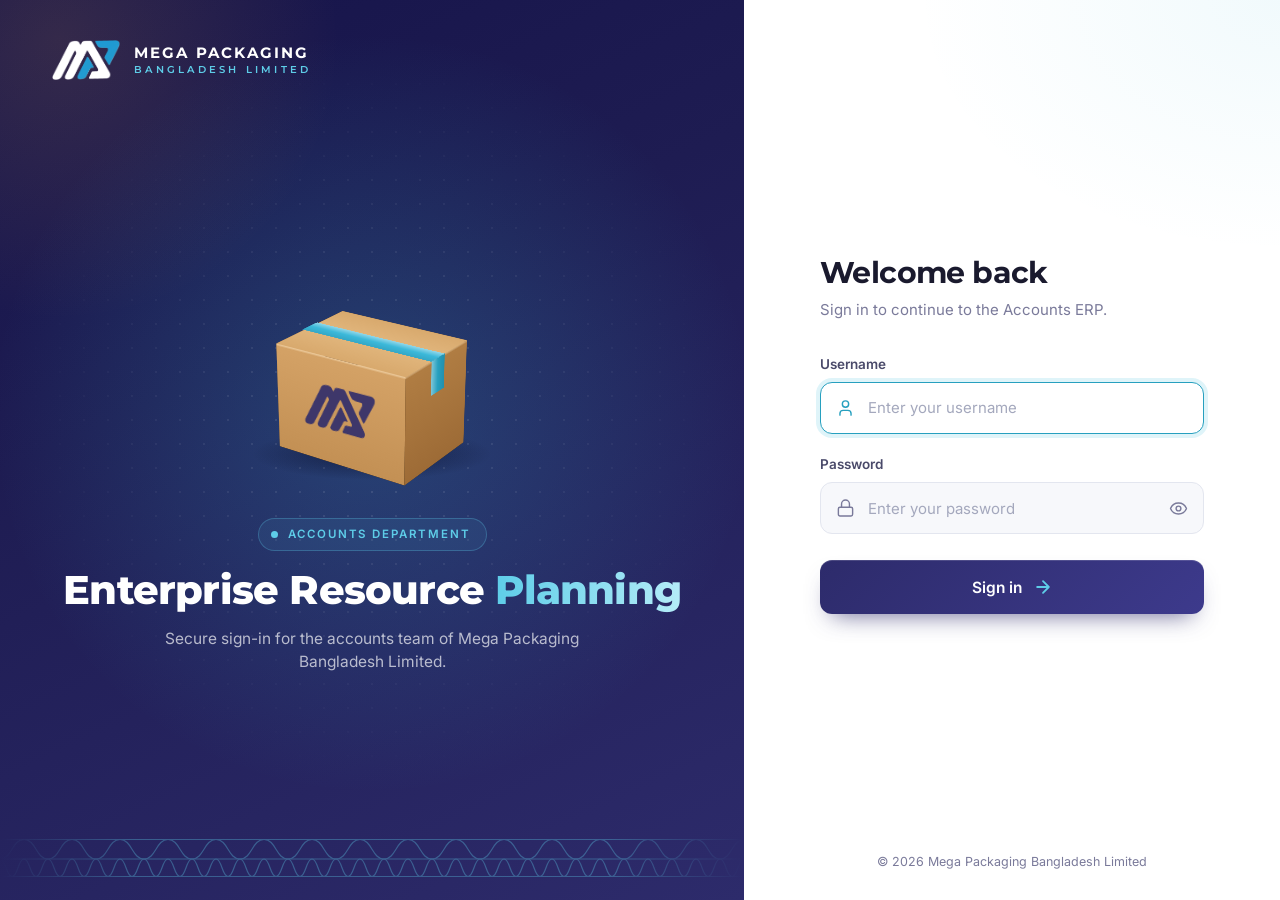
==== commit 0f169c9e: "Fix the preloader and redesign a perfect department theme based preloader and the colour comination " ====
--- a/login.html
+++ b/login.html
@@ -18,7 +18,7 @@
   <script>
     document.documentElement.classList.add('js');
     // Safety net: never leave the page covered if preloader.js fails to load
-    setTimeout(function () { document.body.classList.add('is-ready'); }, 10000);
+    setTimeout(function () { document.body.classList.add('is-ready'); }, 16000);
   </script>
   <script src="assets/js/preloader.js" defer></script>
   <script src="assets/js/api.js" defer></script>
@@ -26,133 +26,357 @@
 </head>
 <body>
 
-  <!-- Preloader: every department connects to Mega, then the sign-in opens.
-       The show is assets/css/preloader.css; assets/js/preloader.js decides when it ends. -->
+  <!-- Preloader: a short film of the business, one department at a time, then the sign-in.
+       The film is assets/css/preloader.css; assets/js/preloader.js decides when it ends. -->
   <div class="preloader" id="preloader">
-    <div class="pl-aurora" aria-hidden="true">
-      <span class="pl-blob pl-blob--azure"></span>
-      <span class="pl-blob pl-blob--royal"></span>
-      <span class="pl-blob pl-blob--violet"></span>
-      <span class="pl-blob pl-blob--core"></span>
-    </div>
-    <div class="pl-motes pl-motes--far" aria-hidden="true"></div>
-    <div class="pl-motes pl-motes--near" aria-hidden="true"></div>
-    <div class="pl-vignette" aria-hidden="true"></div>
-    <div class="pl-iris" aria-hidden="true"></div>
-
     <div class="pl-inner">
+      <header class="pl-brand" aria-hidden="true">
+        <img src="assets/images/mega-logo-badge.webp" width="440" height="440" alt="" fetchpriority="high">
+        <div><b>Mega Packaging ERP</b><span>Bangladesh Limited</span></div>
+      </header>
+
       <div class="pl-stage" aria-hidden="true">
-        <svg class="pl-orbit" viewBox="-135 -135 270 270">
+        <svg class="pl-scenes" viewBox="0 0 400 260">
           <defs>
-            <linearGradient id="plArc" x1="-100" y1="-100" x2="100" y2="100" gradientUnits="userSpaceOnUse">
-              <stop offset="0" stop-color="#2cc6ff"/>
-              <stop offset=".5" stop-color="#2f7dff"/>
-              <stop offset="1" stop-color="#7a63ff"/>
-            </linearGradient>
-            <linearGradient id="plTail" x1="95.1" y1="-30.9" x2="100" y2="0" gradientUnits="userSpaceOnUse">
-              <stop offset="0" stop-color="#2cc6ff" stop-opacity="0"/>
-              <stop offset="1" stop-color="#e9f9ff"/>
-            </linearGradient>
-            <linearGradient id="plSpoke" x1="81" y1="0" x2="53" y2="0" gradientUnits="userSpaceOnUse">
-              <stop offset="0" stop-color="#2cc6ff" stop-opacity=".2"/>
-              <stop offset="1" stop-color="#2cc6ff"/>
-            </linearGradient>
-            <filter id="plGlow" filterUnits="userSpaceOnUse" x="-135" y="-135" width="270" height="270">
-              <feGaussianBlur stdDeviation="2.2" result="blur"/>
-              <feMerge><feMergeNode in="blur"/><feMergeNode in="SourceGraphic"/></feMerge>
+            <filter id="scShadow" x="-25%" y="-25%" width="150%" height="160%">
+              <feDropShadow dx="0" dy="3" stdDeviation="4" flood-color="#0f1d40" flood-opacity=".13"/>
             </filter>
+            <filter id="scShadowSm" x="-30%" y="-40%" width="160%" height="190%">
+              <feDropShadow dx="0" dy="2" stdDeviation="2.5" flood-color="#0f1d40" flood-opacity=".14"/>
+            </filter>
+            <!-- production: a carton's print shows only once it has passed the press -->
+            <clipPath id="scPrinted"><rect x="203" y="130" width="200" height="60"/></clipPath>
           </defs>
 
-          <circle class="pl-dial" r="73" pathLength="360"/>
-          <circle class="pl-track" r="100"/>
-          <circle class="pl-arc" r="100" pathLength="600" transform="rotate(-60)" filter="url(#plGlow)"/>
-          <circle class="pl-flash" r="100" filter="url(#plGlow)"/>
-
-          <!-- two sparks circling the logo -->
-          <g class="pl-electron"><circle cx="58" cy="0" r="4.2"/><circle cx="58" cy="0" r="1.7"/></g>
-          <g class="pl-electron pl-electron--b"><circle cx="58" cy="0" r="4.2"/><circle cx="58" cy="0" r="1.7"/></g>
-
-          <!-- one spoke per department: it draws in, sends a spark, then light keeps flowing into the logo -->
-          <g transform="rotate(-60)" style="--i:0"><line class="pl-spoke" x1="81" y1="0" x2="53" y2="0" pathLength="1"/><line class="pl-flow" x1="81" y1="0" x2="53" y2="0"/><g class="pl-spark"><circle cx="81" cy="0" r="5.5"/><circle cx="81" cy="0" r="2.2"/></g></g>
-          <g transform="rotate(0)" style="--i:1"><line class="pl-spoke" x1="81" y1="0" x2="53" y2="0" pathLength="1"/><line class="pl-flow" x1="81" y1="0" x2="53" y2="0"/><g class="pl-spark"><circle cx="81" cy="0" r="5.5"/><circle cx="81" cy="0" r="2.2"/></g></g>
-          <g transform="rotate(60)" style="--i:2"><line class="pl-spoke" x1="81" y1="0" x2="53" y2="0" pathLength="1"/><line class="pl-flow" x1="81" y1="0" x2="53" y2="0"/><g class="pl-spark"><circle cx="81" cy="0" r="5.5"/><circle cx="81" cy="0" r="2.2"/></g></g>
-          <g transform="rotate(120)" style="--i:3"><line class="pl-spoke" x1="81" y1="0" x2="53" y2="0" pathLength="1"/><line class="pl-flow" x1="81" y1="0" x2="53" y2="0"/><g class="pl-spark"><circle cx="81" cy="0" r="5.5"/><circle cx="81" cy="0" r="2.2"/></g></g>
-          <g transform="rotate(180)" style="--i:4"><line class="pl-spoke" x1="81" y1="0" x2="53" y2="0" pathLength="1"/><line class="pl-flow" x1="81" y1="0" x2="53" y2="0"/><g class="pl-spark"><circle cx="81" cy="0" r="5.5"/><circle cx="81" cy="0" r="2.2"/></g></g>
-          <g transform="rotate(240)" style="--i:5"><line class="pl-spoke" x1="81" y1="0" x2="53" y2="0" pathLength="1"/><line class="pl-flow" x1="81" y1="0" x2="53" y2="0"/><g class="pl-spark"><circle cx="81" cy="0" r="5.5"/><circle cx="81" cy="0" r="2.2"/></g></g>
-
-          <!-- the light that runs round the ring -->
-          <g class="pl-comet" filter="url(#plGlow)">
-            <g class="pl-comet-spin">
-              <path class="pl-comet-tail" d="M95.1 -30.9A100 100 0 0 1 100 0"/>
-              <circle class="pl-comet-halo" cx="100" cy="0" r="7"/>
-              <circle class="pl-comet-head" cx="100" cy="0" r="3.2"/>
-            </g>
+          <!-- 1 · Accounts: Bangladeshi Taka notes fan out and are totalled -->
+          <g class="sc sc-acc" style="--s:.25s; --len:1s">
+            <g class="fan" style="--a:-16deg; --d:.05s">
+              <g transform="translate(114 86)" filter="url(#scShadow)">
+                <g class="nt nt--100">
+                  <rect class="nt-body" width="172" height="86" rx="6"/>
+                  <rect class="nt-frame" x="5.5" y="5.5" width="161" height="75" rx="3.5"/>
+                  <rect class="nt-thread" x="66" y="5.5" width="2.4" height="75"/>
+                  <g class="nt-rose"><circle cx="37" cy="43" r="23"/><circle cx="37" cy="43" r="16"/><circle cx="37" cy="43" r="9"/><path d="M14 43h46M37 20v46M21 27l32 32M53 27 21 59"/></g>
+                  <text class="nt-bank" x="78" y="21">BANGLADESH BANK</text>
+                  <text class="nt-bn" x="78" y="32">বাংলাদেশ ব্যাংক</text>
+                  <text class="nt-tk" x="78" y="64">৳</text>
+                  <text class="nt-val" x="162" y="63" text-anchor="end">100</text>
+                  <text class="nt-words" x="162" y="75" text-anchor="end">একশত টাকা</text>
+                </g>
+              </g>
+            </g>
+            <g class="fan" style="--a:16deg; --d:.17s">
+              <g transform="translate(114 86)" filter="url(#scShadow)">
+                <g class="nt nt--500">
+                  <rect class="nt-body" width="172" height="86" rx="6"/>
+                  <rect class="nt-frame" x="5.5" y="5.5" width="161" height="75" rx="3.5"/>
+                  <rect class="nt-thread" x="66" y="5.5" width="2.4" height="75"/>
+                  <g class="nt-rose"><circle cx="37" cy="43" r="23"/><circle cx="37" cy="43" r="16"/><circle cx="37" cy="43" r="9"/><path d="M14 43h46M37 20v46M21 27l32 32M53 27 21 59"/></g>
+                  <text class="nt-bank" x="78" y="21">BANGLADESH BANK</text>
+                  <text class="nt-bn" x="78" y="32">বাংলাদেশ ব্যাংক</text>
+                  <text class="nt-tk" x="78" y="64">৳</text>
+                  <text class="nt-val" x="162" y="63" text-anchor="end">500</text>
+                  <text class="nt-words" x="162" y="75" text-anchor="end">পাঁচশত টাকা</text>
+                </g>
+              </g>
+            </g>
+            <g class="fan" style="--a:0deg; --d:.29s">
+              <g transform="translate(114 86)" filter="url(#scShadow)">
+                <g class="nt nt--1000">
+                  <rect class="nt-body" width="172" height="86" rx="6"/>
+                  <rect class="nt-frame" x="5.5" y="5.5" width="161" height="75" rx="3.5"/>
+                  <rect class="nt-thread" x="66" y="5.5" width="2.4" height="75"/>
+                  <g class="nt-rose"><circle cx="37" cy="43" r="23"/><circle cx="37" cy="43" r="16"/><circle cx="37" cy="43" r="9"/><path d="M14 43h46M37 20v46M21 27l32 32M53 27 21 59"/></g>
+                  <text class="nt-bank" x="78" y="21">BANGLADESH BANK</text>
+                  <text class="nt-bn" x="78" y="32">বাংলাদেশ ব্যাংক</text>
+                  <text class="nt-tk" x="78" y="64">৳</text>
+                  <text class="nt-val" x="162" y="63" text-anchor="end">1000</text>
+                  <text class="nt-words" x="162" y="75" text-anchor="end">এক হাজার টাকা</text>
+                </g>
+              </g>
+            </g>
+            <g class="acc-total" filter="url(#scShadowSm)">
+              <rect x="128" y="212" width="144" height="32" rx="16"/>
+              <text class="acc-amt acc-amt--1" x="200" y="232.5" text-anchor="middle"><tspan class="acc-lbl">TOTAL</tspan><tspan dx="7">৳ 100</tspan></text>
+              <text class="acc-amt acc-amt--2" x="200" y="232.5" text-anchor="middle"><tspan class="acc-lbl">TOTAL</tspan><tspan dx="7">৳ 600</tspan></text>
+              <text class="acc-amt acc-amt--3" x="200" y="232.5" text-anchor="middle"><tspan class="acc-lbl">TOTAL</tspan><tspan dx="7">৳ 1,600</tspan></text>
+            </g>
+          </g>
+
+          <!-- 2 · Marketing: a social post gathers likes, comments and shares -->
+          <g class="sc sc-mkt" style="--s:1.25s; --len:1s">
+            <g class="mk-phone">
+              <rect class="mk-body" x="147" y="18" width="106" height="224" rx="18" filter="url(#scShadow)"/>
+              <rect class="mk-notch" x="186" y="25" width="28" height="5" rx="2.5"/>
+              <g class="mk-post">
+                <image href="assets/images/mega-logo-badge.webp" x="156" y="37" width="17" height="17"/>
+                <text class="mk-name" x="177" y="44">Mega Packaging</text>
+                <text class="mk-meta" x="177" y="51.5">Sponsored · 2h</text>
+                <rect class="mk-media" x="156" y="59" width="88" height="72" rx="6"/>
+                <g class="mk-carton">
+                  <path class="bx-top" d="M180 85l12-8h30l-12 8z"/>
+                  <path class="bx-side" d="M210 85l12-8v30l-12 8z"/>
+                  <rect class="bx-front" x="180" y="85" width="30" height="30"/>
+                  <path class="bx-tape" d="M192 85l12-8h6l-12 8z"/>
+                  <image href="assets/images/mega-logo-badge.webp" x="187" y="92" width="16" height="16"/>
+                </g>
+                <path class="mk-like" d="M163 145c-3.6-2.5-5-4.3-5-6.1a2.4 2.4 0 0 1 5-1 2.4 2.4 0 0 1 5 1c0 1.8-1.4 3.6-5 6.1z"/>
+                <path class="mk-ico" d="M177.6 143.6a4.4 4.4 0 1 0-1.6-1.5l-.6 2.6z"/>
+                <path class="mk-ico" d="M188 142.5l9-5.5-3 9-2-3.4z"/>
+                <text class="mk-likes" x="156" y="157">2,431 likes</text>
+                <rect class="mk-cap" x="156" y="162" width="74" height="3.6" rx="1.8"/>
+                <rect class="mk-cap" x="156" y="169" width="56" height="3.6" rx="1.8"/>
+                <text class="mk-meta" x="156" y="186">Reach this week</text>
+                <g class="mk-bars">
+                  <rect x="157" y="214" width="9" height="8" rx="1.5" style="--d:0s"/>
+                  <rect x="169" y="210" width="9" height="12" rx="1.5" style="--d:.05s"/>
+                  <rect x="181" y="212" width="9" height="10" rx="1.5" style="--d:.1s"/>
+                  <rect x="193" y="206" width="9" height="16" rx="1.5" style="--d:.15s"/>
+                  <rect x="205" y="202" width="9" height="20" rx="1.5" style="--d:.2s"/>
+                  <rect x="217" y="196" width="9" height="26" rx="1.5" style="--d:.25s"/>
+                  <rect x="229" y="190" width="9" height="32" rx="1.5" style="--d:.3s"/>
+                </g>
+              </g>
+              <path class="mk-float" style="--d:.36s; --fx:-8px" d="M163 145c-2-1.4-2.8-2.4-2.8-3.4a1.4 1.4 0 0 1 2.8-.6 1.4 1.4 0 0 1 2.8.6c0 1-.8 2-2.8 3.4z"/>
+              <path class="mk-float" style="--d:.46s; --fx:6px" d="M163 145c-2-1.4-2.8-2.4-2.8-3.4a1.4 1.4 0 0 1 2.8-.6 1.4 1.4 0 0 1 2.8.6c0 1-.8 2-2.8 3.4z"/>
+              <path class="mk-float" style="--d:.56s; --fx:-2px" d="M163 145c-2-1.4-2.8-2.4-2.8-3.4a1.4 1.4 0 0 1 2.8-.6 1.4 1.4 0 0 1 2.8.6c0 1-.8 2-2.8 3.4z"/>
+              <g class="mk-pop" style="--d:.4s"><circle class="mk-badge" cx="248" cy="24" r="7"/><text class="mk-badge-txt" x="248" y="26.2" text-anchor="middle">9+</text></g>
+            </g>
+            <g class="mk-pop" style="--d:.28s">
+              <circle class="mk-rose" cx="290" cy="64" r="15"/>
+              <path class="mk-white" d="M290 70c-5-3.5-7-6-7-8.6a3.4 3.4 0 0 1 7-1.4 3.4 3.4 0 0 1 7 1.4c0 2.6-2 5.1-7 8.6z"/>
+            </g>
+            <g class="mk-pop" style="--d:.34s" filter="url(#scShadowSm)">
+              <rect class="mk-tag" x="310" y="56" width="40" height="17" rx="8.5"/>
+              <text class="mk-tag-txt" x="330" y="67.4" text-anchor="middle">2.4K</text>
+            </g>
+            <g class="mk-pop" style="--d:.4s">
+              <circle class="mk-royal" cx="108" cy="92" r="14"/>
+              <g transform="translate(100.1 84.1) scale(.66)"><path class="mk-white-line" d="M7 10v12M15 5.88 14 10h5.83a2 2 0 0 1 1.92 2.56l-2.33 8A2 2 0 0 1 17.5 22H4a2 2 0 0 1-2-2v-8a2 2 0 0 1 2-2h2.76a2 2 0 0 0 1.79-1.11L12 2a3.13 3.13 0 0 1 3 3.88Z"/></g>
+            </g>
+            <g class="mk-pop" style="--d:.46s" filter="url(#scShadowSm)">
+              <rect class="mk-tag" x="268" y="112" width="84" height="22" rx="11"/>
+              <path class="mk-tag-ico" d="M281.6 126.6a4.6 4.6 0 1 0-1.7-1.6l-.6 2.7z"/>
+              <text class="mk-tag-txt" x="290" y="125.4">318 comments</text>
+            </g>
+            <g class="mk-pop" style="--d:.52s" filter="url(#scShadowSm)">
+              <rect class="mk-tag" x="50" y="150" width="74" height="22" rx="11"/>
+              <path class="mk-tag-ico" d="M59 162.5l9-5.5-3 9-2-3.4z"/>
+              <text class="mk-tag-txt" x="73" y="164.4">96 shares</text>
+            </g>
+            <g class="mk-pop" style="--d:.58s" filter="url(#scShadowSm)">
+              <rect class="mk-tag" x="276" y="168" width="84" height="22" rx="11"/>
+              <path class="mk-up" d="M286 183v-8m-3.2 3.2L286 175l3.2 3.2"/>
+              <text class="mk-tag-txt" x="295" y="181.4">+120 followers</text>
+            </g>
+          </g>
+
+          <!-- 3 · Production: cartons run along the line through the printing press -->
+          <g class="sc sc-prd" style="--s:2.25s; --len:1.1s">
+            <g class="pr-status" filter="url(#scShadowSm)">
+              <rect class="sc-pill" x="22" y="12" width="112" height="22" rx="11"/>
+              <circle class="pr-led" cx="36" cy="23" r="3.6"/>
+              <text class="pr-stat" x="45" y="25.3">LINE 1 · RUNNING</text>
+            </g>
+            <path class="pr-web" d="M300 108C281 116 262 118 242 112"/>
+            <circle class="pr-reel-paper" cx="300" cy="84" r="25"/>
+            <circle class="pr-reel-ring" cx="300" cy="84" r="18"/>
+            <circle class="pr-reel-ring" cx="300" cy="84" r="11"/>
+            <g class="pr-reel-spin"><path class="pr-reel-spoke" d="M300 75v18M292.2 79.5l15.6 9M292.2 88.5l15.6-9"/></g>
+            <circle class="pr-reel-hub" cx="300" cy="84" r="4"/>
+            <path class="pr-gear pr-gear--big" d="M113.7 81.5L110.4 78.9L111.9 75.9L116.0 77.0L119.0 74.0L117.9 69.9L120.9 68.4L123.5 71.7L127.8 71.0L129.3 67.0L132.6 67.6L132.8 71.8L136.7 73.8L140.2 71.4L142.6 73.8L140.2 77.3L142.2 81.2L146.4 81.4L147.0 84.7L143.0 86.2L142.3 90.5L145.6 93.1L144.1 96.1L140.0 95.0L137.0 98.0L138.1 102.1L135.1 103.6L132.5 100.3L128.2 101.0L126.7 105.0L123.4 104.4L123.2 100.2L119.3 98.2L115.8 100.6L113.4 98.2L115.8 94.7L113.8 90.8L109.6 90.6L109.0 87.3L113.0 85.8ZM133.5 86a5.5 5.5 0 1 0 -11 0a5.5 5.5 0 1 0 11 0"/>
+            <path class="pr-gear pr-gear--small" d="M115.2 70.1L117.0 72.8L114.8 75.0L112.1 73.2L108.4 74.2L106.9 77.1L103.8 76.3L104.1 73.0L101.4 70.3L98.1 70.6L97.3 67.5L100.2 66.0L101.2 62.3L99.4 59.6L101.6 57.4L104.3 59.2L108.0 58.2L109.5 55.3L112.6 56.1L112.3 59.4L115.0 62.1L118.3 61.8L119.1 64.9L116.2 66.4ZM111.7 66.2a3.5 3.5 0 1 0 -7 0a3.5 3.5 0 1 0 7 0"/>
+            <rect class="pr-belt" x="20" y="178" width="360" height="12" rx="6"/>
+            <g><circle class="pr-roller" cx="40" cy="184" r="4"/><path class="pr-roller-spoke" d="M37 184h6"/></g>
+            <g><circle class="pr-roller" cx="80" cy="184" r="4"/><path class="pr-roller-spoke" d="M77 184h6"/></g>
+            <g><circle class="pr-roller" cx="120" cy="184" r="4"/><path class="pr-roller-spoke" d="M117 184h6"/></g>
+            <g><circle class="pr-roller" cx="160" cy="184" r="4"/><path class="pr-roller-spoke" d="M157 184h6"/></g>
+            <g><circle class="pr-roller" cx="200" cy="184" r="4"/><path class="pr-roller-spoke" d="M197 184h6"/></g>
+            <g><circle class="pr-roller" cx="240" cy="184" r="4"/><path class="pr-roller-spoke" d="M237 184h6"/></g>
+            <g><circle class="pr-roller" cx="280" cy="184" r="4"/><path class="pr-roller-spoke" d="M277 184h6"/></g>
+            <g><circle class="pr-roller" cx="320" cy="184" r="4"/><path class="pr-roller-spoke" d="M317 184h6"/></g>
+            <g><circle class="pr-roller" cx="360" cy="184" r="4"/><path class="pr-roller-spoke" d="M357 184h6"/></g>
+            <path class="pr-belt-run" d="M28 179.5h344"/>
+            <rect class="pr-leg" x="58" y="190" width="6" height="34" rx="2"/>
+            <rect class="pr-leg" x="336" y="190" width="6" height="34" rx="2"/>
+            <path class="pr-floor" d="M8 225h384"/>
+            <g class="pr-carton" style="--k:0"><path class="bx-top" d="M0 152l8-8h34l-8 8z"/><path class="bx-side" d="M34 152l8-8v26l-8 8z"/><rect class="bx-front" x="0" y="152" width="34" height="26"/><path class="bx-tape" d="M13 152l8-8h6l-8 8z"/></g>
+            <g class="pr-carton" style="--k:1"><path class="bx-top" d="M0 152l8-8h34l-8 8z"/><path class="bx-side" d="M34 152l8-8v26l-8 8z"/><rect class="bx-front" x="0" y="152" width="34" height="26"/><path class="bx-tape" d="M13 152l8-8h6l-8 8z"/></g>
+            <g class="pr-carton" style="--k:2"><path class="bx-top" d="M0 152l8-8h34l-8 8z"/><path class="bx-side" d="M34 152l8-8v26l-8 8z"/><rect class="bx-front" x="0" y="152" width="34" height="26"/><path class="bx-tape" d="M13 152l8-8h6l-8 8z"/></g>
+            <g class="pr-carton" style="--k:3"><path class="bx-top" d="M0 152l8-8h34l-8 8z"/><path class="bx-side" d="M34 152l8-8v26l-8 8z"/><rect class="bx-front" x="0" y="152" width="34" height="26"/><path class="bx-tape" d="M13 152l8-8h6l-8 8z"/></g>
+            <g clip-path="url(#scPrinted)">
+              <g class="pr-carton" style="--k:0"><image href="assets/images/mega-logo-badge.webp" x="9" y="157" width="16" height="16"/></g>
+              <g class="pr-carton" style="--k:1"><image href="assets/images/mega-logo-badge.webp" x="9" y="157" width="16" height="16"/></g>
+              <g class="pr-carton" style="--k:2"><image href="assets/images/mega-logo-badge.webp" x="9" y="157" width="16" height="16"/></g>
+              <g class="pr-carton" style="--k:3"><image href="assets/images/mega-logo-badge.webp" x="9" y="157" width="16" height="16"/></g>
+            </g>
+            <rect class="pr-hood" x="166" y="32" width="68" height="12" rx="4"/>
+            <rect class="pr-body" x="158" y="40" width="84" height="88" rx="8" filter="url(#scShadow)"/>
+            <rect class="pr-panel" x="168" y="50" width="64" height="30" rx="4"/>
+            <image href="assets/images/mega-logo-badge.webp" x="172" y="55" width="20" height="20"/>
+            <text class="pr-ptext" x="197" y="62">PRINT</text>
+            <text class="pr-ptext" x="197" y="69.5">DIE-CUT</text>
+            <rect class="pr-meter-bg" x="197" y="73.5" width="29" height="3" rx="1.5"/>
+            <rect class="pr-meter" x="197" y="73.5" width="29" height="3" rx="1.5"/>
+            <circle class="pr-light--go" cx="172" cy="92" r="3"/>
+            <circle class="pr-light--wait" cx="182" cy="92" r="3"/>
+            <path class="pr-vent" d="M168 104h64M168 110h64M168 116h64"/>
+            <g class="pr-press"><rect class="pr-rod" x="194" y="126" width="12" height="12"/><rect class="pr-head" x="182" y="136" width="36" height="8" rx="2"/></g>
+          </g>
+
+          <!-- 4 · Commercial: US dollars come in; the bank's LC is filled in, signed live and stamped -->
+          <g class="sc sc-com" style="--s:3.35s; --len:1.55s">
+            <g class="usd" style="--d:.06s">
+              <g transform="translate(26 92) rotate(-9 48 21)" filter="url(#scShadowSm)">
+                <rect class="usd-body" width="96" height="42" rx="3"/>
+                <rect class="usd-frame" x="3.5" y="3.5" width="89" height="35" rx="2"/>
+                <circle class="usd-seal" cx="48" cy="22" r="11"/>
+                <text class="usd-sym" x="48" y="27.4" text-anchor="middle">$</text>
+                <text class="usd-txt" x="48" y="9.4" text-anchor="middle">UNITED STATES OF AMERICA</text>
+                <text class="usd-den" x="8" y="35.4">100</text>
+                <text class="usd-den" x="88" y="35.4" text-anchor="end">100</text>
+              </g>
+            </g>
+            <g class="usd" style="--d:.14s">
+              <g transform="translate(40 128) rotate(5 48 21)" filter="url(#scShadowSm)">
+                <rect class="usd-body" width="96" height="42" rx="3"/>
+                <rect class="usd-frame" x="3.5" y="3.5" width="89" height="35" rx="2"/>
+                <circle class="usd-seal" cx="48" cy="22" r="11"/>
+                <text class="usd-sym" x="48" y="27.4" text-anchor="middle">$</text>
+                <text class="usd-txt" x="48" y="9.4" text-anchor="middle">UNITED STATES OF AMERICA</text>
+                <text class="usd-den" x="8" y="35.4">100</text>
+                <text class="usd-den" x="88" y="35.4" text-anchor="end">100</text>
+              </g>
+            </g>
+            <g class="usd-coin">
+              <circle class="usd-coin-face" cx="74" cy="64" r="15"/>
+              <circle class="usd-coin-rim" cx="74" cy="64" r="11.5"/>
+              <text class="usd-coin-sym" x="74" y="69" text-anchor="middle">$</text>
+            </g>
+            <g class="lc-doc">
+              <rect class="lc-paper" x="150" y="18" width="142" height="226" rx="4" filter="url(#scShadow)"/>
+              <circle class="lc-emblem" cx="168" cy="36" r="10"/>
+              <path class="lc-emblem-ico" d="M162 33.5l6-4 6 4zM163.8 35v5.6M168 35v5.6M172.2 35v5.6M162.5 41.8h11"/>
+              <text class="lc-title" x="183" y="34.5">LETTER OF CREDIT</text>
+              <text class="lc-sub" x="183" y="42">Irrevocable · Confirmed · At sight</text>
+              <path class="lc-rule" d="M160 52h122"/>
+              <g class="lc-row" style="--d:.15s"><text class="lc-lbl" x="160" y="65">LC NO.</text><text class="lc-val" x="210" y="65">MPBL/EXP/0425</text></g>
+              <g class="lc-row" style="--d:.21s"><text class="lc-lbl" x="160" y="79">APPLICANT</text><rect class="lc-bar" x="210" y="74.5" width="60" height="4" rx="2"/></g>
+              <g class="lc-row" style="--d:.27s"><text class="lc-lbl" x="160" y="93">BENEFICIARY</text><text class="lc-val" x="210" y="93">Mega Packaging BD Ltd</text></g>
+              <g class="lc-row" style="--d:.33s"><text class="lc-lbl" x="160" y="107">ISSUING BANK</text><rect class="lc-bar" x="210" y="102.5" width="52" height="4" rx="2"/></g>
+              <g class="lc-row lc-amount" style="--d:.38s">
+                <rect x="160" y="116" width="122" height="30" rx="4"/>
+                <text class="lc-lbl" x="167" y="127">AMOUNT</text>
+                <text class="lc-amount-val" x="167" y="140.5">USD 125,000.00</text>
+              </g>
+              <g class="lc-row" style="--d:.44s"><text class="lc-lbl" x="160" y="160">PORT</text><text class="lc-val" x="210" y="160">Chattogram, BD</text></g>
+              <path class="lc-sigline" d="M214 214h68"/>
+              <text class="lc-sub" x="214" y="222">Authorised signatory</text>
+              <path class="lc-sign" pathLength="1" d="M217 206c2-6 5-13 8-15 3-2 3 4 1 9-1 3-3 6-3 7 1-3 5-11 8-12 2 0 1 6 0 9 1-3 3-6 5-6s1 5 2 6c1 1 3-3 5-5 2-1 2 3 3 4 2 1 4-4 6-5 2-1 1 4 3 4 2 0 4-3 6-4M221 210c12 1 32 0 55-5"/>
+              <g class="lc-stamp">
+                <rect x="156" y="189" width="54" height="27" rx="3"/>
+                <rect class="lc-stamp-in" x="158.5" y="191.5" width="49" height="22" rx="2"/>
+                <text x="183" y="203.4" text-anchor="middle">APPROVED</text>
+                <text class="lc-stamp-by" x="183" y="210.2" text-anchor="middle">BY THE BANK</text>
+              </g>
+            </g>
+            <g class="lc-pen"><path class="lc-pen-nib" d="M0 0l3.4-8.6 5.2 5.2z"/><path class="lc-pen-body" d="M3.4-8.6l17-17a2.6 2.6 0 0 1 3.7 0l1.5 1.5a2.6 2.6 0 0 1 0 3.7l-17 17z"/></g>
+          </g>
+
+          <!-- 5 · HRM: an employee card, a fingerprint check-in, the team present -->
+          <g class="sc sc-hrm" style="--s:4.9s; --len:1s">
+            <g class="hr-card">
+              <rect class="hr-strap" x="141" y="0" width="10" height="44" rx="2"/>
+              <rect class="hr-clip" x="137" y="40" width="18" height="10" rx="3"/>
+              <rect class="hr-card-body" x="96" y="46" width="100" height="152" rx="10" filter="url(#scShadow)"/>
+              <path class="hr-band" d="M96 56a10 10 0 0 1 10-10h80a10 10 0 0 1 10 10v20H96z"/>
+              <image href="assets/images/mega-logo-badge.webp" x="103" y="52" width="18" height="18"/>
+              <text class="hr-org" x="126" y="59.6">MEGA PACKAGING</text>
+              <text class="hr-org hr-org--sub" x="126" y="66">STAFF IDENTITY CARD</text>
+              <circle class="hr-photo" cx="146" cy="104" r="20"/>
+              <circle class="hr-avatar" cx="146" cy="99" r="7.5"/>
+              <path class="hr-avatar" d="M132.5 118a13.5 13.5 0 0 1 27 0z"/>
+              <text class="hr-id" x="146" y="141" text-anchor="middle">ID: MP-1024</text>
+              <rect class="hr-line" x="122" y="148" width="48" height="4" rx="2"/>
+              <rect class="hr-line" x="130" y="156" width="32" height="4" rx="2"/>
+              <path class="hr-barcode" d="M116.0 172v15M117.3 172v15M119.5 172v15M120.8 172v15M122.1 172v15M125.2 172v15M127.4 172v15M129.6 172v15M131.8 172v15M134.0 172v15M135.3 172v15M136.6 172v15M139.7 172v15M141.0 172v15M143.2 172v15M145.4 172v15M148.5 172v15M150.7 172v15M152.0 172v15M153.3 172v15M156.4 172v15M158.6 172v15M160.8 172v15M163.0 172v15M164.3 172v15M165.6 172v15M168.7 172v15M170.0 172v15M171.3 172v15M173.5 172v15"/>
+            </g>
+            <g class="hr-scanner">
+              <rect class="hr-dev" x="222" y="58" width="86" height="140" rx="14" filter="url(#scShadow)"/>
+              <rect class="hr-glass" x="234" y="72" width="62" height="72" rx="10"/>
+              <g transform="translate(239 80) scale(2.15)"><g class="hr-fp"><path d="M12 10a2 2 0 0 0-2 2c0 1.02-.1 2.51-.26 4"/><path d="M14 13.12c0 2.38 0 6.38-1 8.88"/><path d="M17.29 21.02c.12-.6.43-2.3.5-3.02"/><path d="M2 12a10 10 0 0 1 18-6"/><path d="M2 16h.01"/><path d="M21.8 16c.2-2 .131-5.354 0-6"/><path d="M5 19.5C5.5 18 6 15 6 12a6 6 0 0 1 .34-2"/><path d="M8.65 22c.21-.66.45-1.32.57-2"/><path d="M9 6.8a6 6 0 0 1 9 5.2v2"/></g></g>
+              <g transform="translate(239 80) scale(2.15)"><g class="hr-fp hr-fp--lit"><path d="M12 10a2 2 0 0 0-2 2c0 1.02-.1 2.51-.26 4"/><path d="M14 13.12c0 2.38 0 6.38-1 8.88"/><path d="M17.29 21.02c.12-.6.43-2.3.5-3.02"/><path d="M2 12a10 10 0 0 1 18-6"/><path d="M2 16h.01"/><path d="M21.8 16c.2-2 .131-5.354 0-6"/><path d="M5 19.5C5.5 18 6 15 6 12a6 6 0 0 1 .34-2"/><path d="M8.65 22c.21-.66.45-1.32.57-2"/><path d="M9 6.8a6 6 0 0 1 9 5.2v2"/></g></g>
+              <path class="hr-scan" d="M239 80h52"/>
+              <text class="hr-status hr-status--scan" x="265" y="161" text-anchor="middle">SCANNING…</text>
+              <text class="hr-status hr-status--ok" x="265" y="161" text-anchor="middle">PRESENT · 09:00</text>
+              <circle class="hr-led" cx="265" cy="180" r="3.5"/>
+            </g>
+            <g class="hr-ok"><circle cx="304" cy="62" r="11"/><path d="M299 62.5l3.4 3.4 6.6-7"/></g>
+            <g class="hr-mate" style="--d:.35s"><circle cx="150" cy="226" r="10" fill="#6d83b8"/><text x="150" y="228.3" text-anchor="middle">AR</text></g>
+            <g class="hr-mate" style="--d:.42s"><circle cx="166" cy="226" r="10" fill="#3b82c4"/><text x="166" y="228.3" text-anchor="middle">SK</text></g>
+            <g class="hr-mate" style="--d:.49s"><circle cx="182" cy="226" r="10" fill="#7c6fb0"/><text x="182" y="228.3" text-anchor="middle">MH</text></g>
+            <g class="hr-mate" style="--d:.56s"><circle cx="198" cy="226" r="10" fill="#3f9a7a"/><text x="198" y="228.3" text-anchor="middle">NJ</text></g>
+            <g class="hr-mate" style="--d:.63s"><circle cx="214" cy="226" r="10" fill="#c2884a"/><text x="214" y="228.3" text-anchor="middle">RT</text></g>
+            <g class="hr-mate hr-more" style="--d:.7s"><rect x="230" y="217" width="34" height="18" rx="9"/><text x="247" y="228.3" text-anchor="middle">+86</text></g>
+          </g>
+
+          <!-- 6 · Store: cartons are shelved and scanned into stock -->
+          <g class="sc sc-sto" style="--s:5.9s; --len:1s">
+            <rect class="st-post" x="50" y="34" width="6" height="190" rx="2"/>
+            <rect class="st-post" x="270" y="34" width="6" height="190" rx="2"/>
+            <rect class="st-shelf" x="44" y="114" width="238" height="6" rx="2"/>
+            <rect class="st-shelf" x="44" y="198" width="238" height="6" rx="2"/>
+            <path class="st-floor" d="M20 225h360"/>
+            <g class="st-box" style="--d:0s"><g transform="translate(74 74)"><rect class="st-front" width="52" height="40" rx="2"/><path class="st-flap" d="M0 2a2 2 0 0 1 2-2h48a2 2 0 0 1 2 2v6H0z"/><rect class="st-tape" x="22" width="8" height="14"/><rect class="st-label" x="30" y="22" width="18" height="13" rx="1"/><path class="st-code" transform="translate(32 25.5)" d="M0 0v6M1.3 0v6M3.5 0v6M6.6 0v6M7.9 0v6M10.1 0v6M11.4 0v6M12.7 0v6"/></g></g>
+            <g class="st-box" style="--d:.06s"><g transform="translate(136 74)"><rect class="st-front" width="52" height="40" rx="2"/><path class="st-flap" d="M0 2a2 2 0 0 1 2-2h48a2 2 0 0 1 2 2v6H0z"/><rect class="st-tape" x="22" width="8" height="14"/><rect class="st-label" x="30" y="22" width="18" height="13" rx="1"/><path class="st-code" transform="translate(32 25.5)" d="M0 0v6M1.3 0v6M3.5 0v6M6.6 0v6M7.9 0v6M10.1 0v6M11.4 0v6M12.7 0v6"/></g></g>
+            <g class="st-box" style="--d:.12s"><g transform="translate(198 74)"><rect class="st-front" width="52" height="40" rx="2"/><path class="st-flap" d="M0 2a2 2 0 0 1 2-2h48a2 2 0 0 1 2 2v6H0z"/><rect class="st-tape" x="22" width="8" height="14"/><rect class="st-label" x="30" y="22" width="18" height="13" rx="1"/><path class="st-code" transform="translate(32 25.5)" d="M0 0v6M1.3 0v6M3.5 0v6M6.6 0v6M7.9 0v6M10.1 0v6M11.4 0v6M12.7 0v6"/></g></g>
+            <g class="st-box" style="--d:.18s"><g transform="translate(74 158)"><rect class="st-front" width="52" height="40" rx="2"/><path class="st-flap" d="M0 2a2 2 0 0 1 2-2h48a2 2 0 0 1 2 2v6H0z"/><rect class="st-tape" x="22" width="8" height="14"/><rect class="st-label" x="30" y="22" width="18" height="13" rx="1"/><path class="st-code" transform="translate(32 25.5)" d="M0 0v6M1.3 0v6M3.5 0v6M6.6 0v6M7.9 0v6M10.1 0v6M11.4 0v6M12.7 0v6"/></g></g>
+            <g class="st-box" style="--d:.24s"><g transform="translate(136 158)"><rect class="st-front" width="52" height="40" rx="2"/><path class="st-flap" d="M0 2a2 2 0 0 1 2-2h48a2 2 0 0 1 2 2v6H0z"/><rect class="st-tape" x="22" width="8" height="14"/><rect class="st-label" x="30" y="22" width="18" height="13" rx="1"/><path class="st-code" transform="translate(32 25.5)" d="M0 0v6M1.3 0v6M3.5 0v6M6.6 0v6M7.9 0v6M10.1 0v6M11.4 0v6M12.7 0v6"/></g></g>
+            <g class="st-box" style="--d:.3s"><g transform="translate(198 158)"><rect class="st-front" width="52" height="40" rx="2"/><path class="st-flap" d="M0 2a2 2 0 0 1 2-2h48a2 2 0 0 1 2 2v6H0z"/><rect class="st-tape" x="22" width="8" height="14"/><rect class="st-label" x="30" y="22" width="18" height="13" rx="1"/><path class="st-code" transform="translate(32 25.5)" d="M0 0v6M1.3 0v6M3.5 0v6M6.6 0v6M7.9 0v6M10.1 0v6M11.4 0v6M12.7 0v6"/></g></g>
+            <g class="st-scanner">
+              <path class="st-beam" d="M316 150L246 181V192Z"/>
+              <path class="st-laser" d="M230 186.5h14"/>
+              <path class="st-gun" d="M316 146a6 6 0 0 1 6-6h26a6 6 0 0 1 6 6v8a6 6 0 0 1-6 6h-5l-3 32a3 3 0 0 1-3 2.7h-4a3 3 0 0 1-3-3.2l2.4-31.5H322a6 6 0 0 1-6-6z"/>
+              <path class="st-window" d="M316.5 146v8"/>
+            </g>
+            <g class="st-done" filter="url(#scShadowSm)">
+              <rect class="sc-pill" x="290" y="40" width="96" height="24" rx="12"/>
+              <circle class="st-ok" cx="304" cy="52" r="7"/>
+              <path class="st-ok-tick" d="M300.8 52.2l2.2 2.2 4.2-4.6"/>
+              <text class="st-done-txt" x="316" y="54.4">Stock +6 cartons</text>
+            </g>
+          </g>
+
+          <!-- the finale: the Mega logo, its ring complete, every department ready -->
+          <g class="sc-finale">
+            <circle class="fin-track" cx="200" cy="126" r="76"/>
+            <circle class="fin-ring" cx="200" cy="126" r="76" pathLength="1" transform="rotate(-90 200 126)"/>
+            <image href="assets/images/mega-logo-badge.webp" x="138" y="64" width="124" height="124" filter="url(#scShadow)"/>
+            <g class="fin-check"><circle cx="254" cy="180" r="13"/><path d="M248 180.5l4 4 8-8.6"/></g>
           </g>
         </svg>
-
-        <div class="pl-core">
-          <span class="pl-core-halo"></span>
-          <span class="pl-core-ring"></span>
-          <span class="pl-core-wave"></span>
-          <img class="pl-logo" src="assets/images/mega-logo-badge.webp" width="440" height="440" alt="" fetchpriority="high">
-          <span class="pl-core-sheen"></span>
-        </div>
-
-        <!-- the departments, each with an icon that comes alive when it connects -->
-        <div class="pl-node pl-node--up" style="--i:0; --x:.5; --y:-.866">
-          <span class="pl-chip">
-            <i class="pl-chip-orbit"></i>
-            <svg viewBox="0 0 24 24"><g class="ic-horn"><path d="M3 10.2v3.6a1 1 0 0 0 1 1h2.2l7.3 4.2V5L6.2 9.2H4a1 1 0 0 0-1 1Z"/><path d="M6.2 14.8 7.6 20h2.2l-1.2-4.5"/></g><path class="ic-wave" d="M16.6 9.4a3.6 3.6 0 0 1 0 5.2"/><path class="ic-wave" d="M19.2 6.8a7.3 7.3 0 0 1 0 10.4"/></svg>
-          </span>
-          <span class="pl-label"><b>Marketing</b><small>Orders &amp; buyers</small></span>
-        </div>
-
-        <div class="pl-node pl-node--right" style="--i:1; --x:1; --y:0">
-          <span class="pl-chip">
-            <i class="pl-chip-orbit"></i>
-            <svg viewBox="0 0 24 24"><path d="M14 3H7a2 2 0 0 0-2 2v14a2 2 0 0 0 2 2h5"/><path d="M14 3l5 5v4"/><path d="M14 3v5h5"/><path class="ic-line" d="M8.5 10.5h4" pathLength="1"/><path class="ic-line" d="M8.5 14h6" pathLength="1" style="--d:.15s"/><path class="ic-line" d="M8.5 17.5h2.5" pathLength="1" style="--d:.3s"/><g class="ic-seal"><circle cx="17.4" cy="17.6" r="3.9"/><path d="m15.8 17.7 1.1 1.1 2.1-2.2"/></g></svg>
-          </span>
-          <span class="pl-label"><b>Commercial</b><small>LC &amp; documents</small></span>
-        </div>
-
-        <div class="pl-node pl-node--down" style="--i:2; --x:.5; --y:.866">
-          <span class="pl-chip">
-            <i class="pl-chip-orbit"></i>
-            <svg viewBox="0 0 24 24"><g class="ic-box"><g class="ic-hop"><rect x="2.5" y="13" width="9" height="8" rx="1"/><path d="M7 13v3"/></g></g><g class="ic-box" style="--d:.1s"><g class="ic-hop"><rect x="12.5" y="13" width="9" height="8" rx="1"/><path d="M17 13v3"/></g></g><g class="ic-box" style="--d:.2s"><g class="ic-hop"><rect x="7.5" y="4" width="9" height="8" rx="1"/><path d="M12 4v3"/></g></g></svg>
-          </span>
-          <span class="pl-label"><b>Store</b><small>Materials &amp; stock</small></span>
-        </div>
-
-        <div class="pl-node pl-node--down" style="--i:3; --x:-.5; --y:.866">
-          <span class="pl-chip">
-            <i class="pl-chip-orbit"></i>
-            <svg viewBox="0 0 24 24"><path class="ic-gear-big" d="M9.80 9.75L10.82 8.39L12.13 9.02L11.69 10.67L12.88 12.01L14.57 11.78L15.04 13.15L13.56 14.00L13.45 15.80L14.81 16.82L14.18 18.13L12.53 17.69L11.19 18.88L11.42 20.57L10.05 21.04L9.20 19.56L7.40 19.45L6.38 20.81L5.07 20.18L5.51 18.53L4.32 17.19L2.63 17.42L2.16 16.05L3.64 15.20L3.75 13.40L2.39 12.38L3.02 11.07L4.67 11.51L6.01 10.32L5.78 8.63L7.15 8.16L8.00 9.64ZM10.60 14.60a2 2 0 1 0 -4 0a2 2 0 1 0 4 0"/><path class="ic-gear-small" d="M14.35 10.66L13.24 11.33L12.41 10.39L13.21 9.36L12.91 7.92L11.78 7.29L12.18 6.09L13.46 6.28L14.57 5.30L14.55 4.00L15.78 3.75L16.26 4.95L17.67 5.42L18.78 4.75L19.61 5.69L18.81 6.72L19.11 8.16L20.24 8.79L19.84 9.99L18.56 9.80L17.45 10.78L17.47 12.08L16.24 12.33L15.76 11.13ZM17.21 8.04a1.2 1.2 0 1 0 -2.4 0a1.2 1.2 0 1 0 2.4 0"/></svg>
-          </span>
-          <span class="pl-label"><b>Production</b><small>Corrugation &amp; print</small></span>
-        </div>
-
-        <div class="pl-node pl-node--left" style="--i:4; --x:-1; --y:0">
-          <span class="pl-chip">
-            <i class="pl-chip-orbit"></i>
-            <svg viewBox="0 0 24 24"><g class="ic-person ic-person--back"><path d="M22 21v-2a4 4 0 0 0-3-3.87"/><path d="M16 3.13a4 4 0 0 1 0 7.75"/></g><g class="ic-person"><path d="M16 21v-2a4 4 0 0 0-4-4H6a4 4 0 0 0-4 4v2"/><circle cx="9" cy="7" r="4"/></g></svg>
-          </span>
-          <span class="pl-label"><b>HRM</b><small>People &amp; payroll</small></span>
-        </div>
-
-        <div class="pl-node pl-node--up" style="--i:5; --x:-.5; --y:-.866">
-          <span class="pl-chip">
-            <i class="pl-chip-orbit"></i>
-            <svg class="ic-coin" viewBox="0 0 24 24"><circle cx="12" cy="12" r="9.2"/><circle cx="12" cy="12" r="6.6" stroke-dasharray="1.4 1.9" opacity=".5"/><text x="12" y="16.2" text-anchor="middle">&#x9F3;</text><path class="ic-sparkle" d="M19.6 1.6l.75 1.7 1.7.75-1.7.75-.75 1.7-.75-1.7-1.7-.75 1.7-.75z"/></svg>
-          </span>
-          <span class="pl-label"><b>Accounts</b><small>Bills &amp; payments</small></span>
-        </div>
-      </div>
-
-      <div class="pl-meter" id="plMeter" role="progressbar" aria-label="Connecting departments" aria-valuemin="0" aria-valuemax="100" aria-valuenow="0">
-        <p class="pl-word"><span>Connecting departments</span><b id="plPct">0%</b></p>
-        <div class="pl-rail"><i id="plFill"></i></div>
-        <p class="pl-skip"><span class="pl-skip-click">Click</span><span class="pl-skip-tap">Tap</span> anywhere to skip</p>
-      </div>
+      </div>
+
+      <div class="pl-captions" aria-hidden="true">
+        <p class="pl-cap" style="--s:.25s; --len:1s"><b>Accounts</b><span>Cash, vouchers &amp; ledgers</span></p>
+        <p class="pl-cap" style="--s:1.25s; --len:1s"><b>Marketing</b><span>Social media &amp; buyer outreach</span></p>
+        <p class="pl-cap" style="--s:2.25s; --len:1.1s"><b>Production</b><span>Corrugation, printing &amp; die-cutting</span></p>
+        <p class="pl-cap" style="--s:3.35s; --len:1.55s"><b>Commercial</b><span>USD letters of credit &amp; bank documents</span></p>
+        <p class="pl-cap" style="--s:4.9s; --len:1s"><b>HRM</b><span>Attendance, people &amp; payroll</span></p>
+        <p class="pl-cap" style="--s:5.9s; --len:1s"><b>Store</b><span>Materials &amp; finished-goods stock</span></p>
+        <p class="pl-cap pl-cap--finale"><b>Mega Packaging ERP</b><span>All departments are ready</span></p>
+      </div>
+
+      <div class="pl-steps" id="plSteps" role="progressbar" aria-label="Loading Mega Packaging ERP" aria-valuemin="0" aria-valuemax="100" aria-valuenow="0">
+        <div class="pl-step" style="--s:.25s; --len:1s"><i></i><span>Accounts</span></div>
+        <div class="pl-step" style="--s:1.25s; --len:1s"><i></i><span>Marketing</span></div>
+        <div class="pl-step" style="--s:2.25s; --len:1.1s"><i></i><span>Production</span></div>
+        <div class="pl-step" style="--s:3.35s; --len:1.55s"><i></i><span>Commercial</span></div>
+        <div class="pl-step" style="--s:4.9s; --len:1s"><i></i><span>HRM</span></div>
+        <div class="pl-step" style="--s:5.9s; --len:1s"><i></i><span>Store</span></div>
+      </div>
+
+      <p class="pl-skip"><span class="pl-skip-click">Click</span><span class="pl-skip-tap">Tap</span> anywhere to skip</p>
     </div>
   </div>
 
--- a/assets/css/login.css
+++ b/assets/css/login.css
@@ -849,7 +849,7 @@
 .js .is-ready .reveal {
   opacity: 1;
   animation: reveal-up .9s var(--ease-out) backwards;
-  animation-delay: calc(.7s + var(--i, 0) * .08s);
+  animation-delay: calc(.35s + var(--i, 0) * .08s);
 }
 
 @keyframes reveal-up {
--- a/assets/css/preloader.css
+++ b/assets/css/preloader.css
@@ -1,50 +1,44 @@
 /* =====================================================================
-   preloader.css: every department connects to Mega, then the sign-in opens.
-
-   The Mega badge rises into the middle of a ring, on a backdrop drawn from
-   the logo's own colours: deep indigo blending into royal blue and azure,
-   with slow light drifting through it and motes of light rising.
-
-   Around the logo sit six departments: Marketing (orders), Commercial
-   (LC & documents), Store (materials), Production (corrugation & print),
-   HRM (people & payroll) and Accounts (bills & payments). A light runs
-   round the ring; each department lights up as it arrives and comes alive:
-   its icon keeps moving, a light circles its edge, and a stream of light
-   flows down its spoke into the logo. When the circle closes the logo
-   pulses, a wave rolls out, and assets/js/preloader.js opens an iris from
-   the logo onto the sign-in.
+   preloader.css: a short film of the business, one department at a time.
+
+   On a clean, light page each department plays a moment of its work:
+     Accounts    Bangladeshi Taka notes fan out and are totalled
+     Marketing   a social post gathers likes, comments and shares
+     Production  cartons run along the line through the printing press
+     Commercial  US dollars come in; the bank's Letter of Credit is filled
+                 in, signed live by pen, and stamped APPROVED
+     HRM         an employee card, a fingerprint check-in, the team present
+     Store       cartons are shelved and scanned into stock
+   then the Mega logo completes its ring and assets/js/preloader.js hands
+   over to the sign-in. A caption names each department; the steps below
+   show how far along it is.
 
    Every element's resting style is its finished state; the keyframes only
-   say where it starts (fill-mode both/backwards). With "reduce motion" on,
-   the same markup simply shows the completed ring, standing still.
-
-   Timeline (seconds from the first paint):
-     0.00  the stage rises             0.10  the logo spins in
-     0.45  the departments appear      0.90  the light sets off: Marketing
-     1.20  Commercial   1.50  Store    1.80  Production
-     2.10  HRM          2.40  Accounts
-     2.70  the circle closes: the logo pulses, a wave rolls out
-     ~3.5  hand-over to the sign-in (once the page has loaded)
+   say where it starts. With "reduce motion" on, the same markup simply
+   shows the finale: the logo, its ring complete, all steps done.
+
+   Timeline (seconds from the first paint; each scene's --s and --len are
+   set in login.html, and every delay below is measured from its --s):
+     0.25 Accounts     1.25 Marketing    2.25 Production
+     3.35 Commercial   4.90 HRM          5.90 Store
+     6.90 the finale   ~8.1 hand-over to the sign-in
    ===================================================================== */
-
-/* The iris that opens onto the sign-in page */
-@property --iris {
-  syntax: '<length>';
-  inherits: true;
-  initial-value: 0px;
-}
 
 .preloader {
   display: none;
 }
 
 .js .preloader {
-  --r: clamp(108px, min(29vw, 25vh), 230px);   /* ring radius: everything scales with it */
-  --n: max(34px, calc(var(--r) * .27));        /* a department chip */
-  --c: calc(var(--r) * .96);                   /* the logo */
-  --azure: #2cc6ff;                            /* the logo's ring, lifted a touch to glow */
+  --ink: #0f1d40;
+  --slate: #5b6475;
+  --muted: #8a94a6;
+  --line: #dfe5ee;
+  --navy: #12204a;
+  --royal: #0b4fbf;
+  --brand: #0342b8;
   --head: 'Montserrat', system-ui, -apple-system, 'Segoe UI', Roboto, Arial, sans-serif;
   --body: 'Inter', system-ui, -apple-system, 'Segoe UI', Roboto, Arial, sans-serif;
+  --bn: 'Nirmala UI', 'Noto Sans Bengali', 'Kohinoor Bangla', 'Bangla Sangam MN', 'Shonar Bangla', 'Vrinda', sans-serif;
 
   position: fixed;
   inset: 0;
@@ -52,781 +46,243 @@
   display: grid;
   place-items: center;
   overflow: hidden;
-  color: #fff;
-  /* the logo's ring, laid across the screen: deep indigo bottom-left, azure top-right */
-  background: linear-gradient(45deg, #0b0340 0%, #140361 30%, #0d1f8c 60%, #0646b0 84%, #0a74d6 100%);
+  color: var(--ink);
+  /* a calm, light studio backdrop */
+  background: radial-gradient(120% 90% at 50% 38%, #ffffff 0%, #f7f9fc 45%, #edf1f6 100%);
   cursor: progress;
-}
-
-.preloader *,
-.preloader *::before,
-.preloader *::after {
-  box-sizing: border-box;
+  transition: opacity .6s ease;
+}
+
+.pl-inner {
+  display: grid;
+  justify-items: center;
+  width: min(640px, 92vw);
+  transition: transform .6s ease;
 }
 
 /* ---------------------------------------------------------------------
-   The backdrop: drifting light, rising motes, a soft vignette
+   Frame: brand, stage, caption, steps
    --------------------------------------------------------------------- */
 
-.pl-aurora {
+/* the company, shown through the film and handed to the finale */
+.pl-brand {
+  display: flex;
+  align-items: center;
+  gap: 12px;
+  opacity: 0;
+  animation: pl-brand 6.95s linear;
+}
+
+@keyframes pl-brand {
+  0%      { opacity: 0; transform: translateY(-6px); }
+  5%, 95% { opacity: 1; transform: none; }
+  100%    { opacity: 0; transform: none; }
+}
+
+.pl-brand img {
+  width: 40px;
+  height: 40px;
+  border-radius: 50%;
+  box-shadow: 0 4px 12px rgba(15, 29, 64, .14);
+}
+
+.pl-brand b {
+  display: block;
+  font: 700 15px/1.2 var(--head);
+  letter-spacing: .02em;
+  color: var(--ink);
+}
+
+.pl-brand span {
+  display: block;
+  margin-top: 2px;
+  font: 600 9px/1.3 var(--head);
+  letter-spacing: .3em;
+  text-transform: uppercase;
+  color: var(--muted);
+}
+
+.pl-stage {
+  width: min(540px, 90vw, calc((100vh - 290px) * 1.54));
+  aspect-ratio: 400 / 260;
+  margin-top: clamp(8px, 2.5vh, 24px);
+}
+
+.pl-scenes {
+  display: block;
+  width: 100%;
+  height: 100%;
+  overflow: visible;
+}
+
+.pl-captions {
+  position: relative;
+  width: 100%;
+  height: 52px;
+  margin-top: clamp(6px, 1.5vh, 14px);
+}
+
+.pl-cap {
   position: absolute;
   inset: 0;
-  overflow: hidden;
-}
-
-.pl-blob {
+  display: grid;
+  justify-items: center;
+  align-content: start;
+  gap: 7px;
+  margin: 0;
+  text-align: center;
+  opacity: 0;
+  animation: sc-show calc(var(--len) + .15s) cubic-bezier(.3, 0, .2, 1) var(--s) both;
+}
+
+.pl-cap b {
+  font: 800 12px/1 var(--head);
+  letter-spacing: .26em;
+  text-transform: uppercase;
+  color: var(--brand);
+}
+
+.pl-cap span {
+  font: 500 15px/1.3 var(--body);
+  color: var(--slate);
+}
+
+.pl-cap--finale {
+  opacity: 1;
+  animation: fin-cap .5s ease-out 6.92s both;
+}
+
+@keyframes fin-cap {
+  from { opacity: 0; transform: translateY(6px); }
+}
+
+/* The steps: hollow until their department plays, ringed while it plays,
+   ticked once it is done (the resting style) */
+.pl-steps {
+  position: relative;
+  display: grid;
+  grid-template-columns: repeat(6, 1fr);
+  width: min(600px, 92vw);
+  margin-top: clamp(12px, 3vh, 26px);
+}
+
+.pl-steps::before,
+.pl-steps::after {
+  content: '';
   position: absolute;
-  border-radius: 50%;
-}
-
-.pl-blob--azure {
-  left: 42%;
-  top: -42vmax;
-  width: 78vmax;
-  height: 78vmax;
-  background: radial-gradient(closest-side, rgba(0, 168, 241, .42), transparent);
-  animation: pl-drift-a 16s ease-in-out infinite alternate;
-}
-
-.pl-blob--royal {
-  left: -32vmax;
-  top: 8%;
-  width: 72vmax;
-  height: 72vmax;
-  background: radial-gradient(closest-side, rgba(3, 66, 184, .55), transparent);
-  animation: pl-drift-b 20s ease-in-out infinite alternate;
-}
-
-.pl-blob--violet {
-  left: 18%;
-  top: 52%;
-  width: 66vmax;
-  height: 66vmax;
-  background: radial-gradient(closest-side, rgba(84, 44, 214, .38), transparent);
-  animation: pl-drift-c 24s ease-in-out infinite alternate;
-}
-
-/* the light gathered behind the ring */
-.pl-blob--core {
-  left: 50%;
-  top: 46%;
-  width: calc(var(--r) * 5);
-  height: calc(var(--r) * 5);
-  margin: calc(var(--r) * -2.5) 0 0 calc(var(--r) * -2.5);
-  background: radial-gradient(closest-side, rgba(0, 147, 234, .3), rgba(0, 147, 234, .08) 55%, transparent);
-  animation: pl-glow-in 1.4s ease-out both, pl-breathe 4s ease-in-out 1.4s infinite;
-}
-
-@keyframes pl-drift-a {
-  to { transform: translate(-12vmax, 10vmax) scale(1.15); }
-}
-
-@keyframes pl-drift-b {
-  to { transform: translate(14vmax, -8vmax) scale(.9); }
-}
-
-@keyframes pl-drift-c {
-  to { transform: translate(-10vmax, -12vmax) scale(1.2); }
-}
-
-@keyframes pl-glow-in {
-  from { opacity: 0; transform: scale(.5); }
-}
-
-/* Motes of light rising: one tiny dot drawn many times with box-shadow,
-   and a copy one screen lower, so the drift loops without a seam */
-.pl-motes,
-.pl-motes::after {
-  position: absolute;
-  left: 0;
-  top: 0;
-  width: var(--mote);
-  height: var(--mote);
-  border-radius: 50%;
-  box-shadow: var(--motes);
-}
-
-.pl-motes::after {
-  content: '';
-  top: 100vh;
-}
-
-.pl-motes--far {
-  --mote: 2px;
-  --motes: 0vw 92.1vh 2px 0 rgba(150, 215, 255, .45), 21.1vw 72.9vh 2px 0 rgba(150, 215, 255, .54), 32.9vw 75.2vh 2px 0 rgba(150, 215, 255, .61), 54.3vw 68.5vh 2px 0 rgba(150, 215, 255, .57), 81.7vw 24.2vh 2px 0 rgba(150, 215, 255, .48), 70.8vw 69.8vh 2px 0 rgba(150, 215, 255, .37), 68.4vw 46.8vh 2px 0 rgba(150, 215, 255, .67), 80.7vw 12.3vh 2px 0 rgba(150, 215, 255, .53), 92.3vw 68.9vh 2px 0 rgba(150, 215, 255, .58), 57.7vw 91.2vh 2px 0 rgba(150, 215, 255, .67), 37.2vw 33.5vh 2px 0 rgba(150, 215, 255, .64), 33.2vw 15.3vh 2px 0 rgba(150, 215, 255, .45), 42.8vw 29.5vh 2px 0 rgba(150, 215, 255, .68), 55.7vw 72.9vh 2px 0 rgba(150, 215, 255, .66), 5.9vw 27.3vh 2px 0 rgba(150, 215, 255, .55), 50.9vw 42.1vh 2px 0 rgba(150, 215, 255, .42), 90.9vw 5.5vh 2px 0 rgba(150, 215, 255, .48), 34.4vw 66.4vh 2px 0 rgba(150, 215, 255, .67), 51.5vw 16.6vh 2px 0 rgba(150, 215, 255, .49), 28.4vw 36.4vh 2px 0 rgba(150, 215, 255, .5), 33.3vw 53.2vh 2px 0 rgba(150, 215, 255, .56), 23.3vw 90.6vh 2px 0 rgba(150, 215, 255, .51), 86.3vw 63.5vh 2px 0 rgba(150, 215, 255, .57), 51.6vw 50.5vh 2px 0 rgba(150, 215, 255, .59), 94vw 39.7vh 2px 0 rgba(150, 215, 255, .6), 25.1vw 58.7vh 2px 0 rgba(150, 215, 255, .47);
-  animation: pl-rise 36s linear infinite;
-}
-
-.pl-motes--near {
-  --mote: 3px;
-  --motes: 33.1vw 39.1vh 6px 1px rgba(220, 245, 255, .73), 87.8vw 11.1vh 6px 1px rgba(220, 245, 255, .74), 7.8vw 40.7vh 6px 1px rgba(220, 245, 255, .5), 7.8vw 99.6vh 6px 1px rgba(220, 245, 255, .53), 63.2vw 14.4vh 6px 1px rgba(220, 245, 255, .61), 59.3vw 13.8vh 6px 1px rgba(220, 245, 255, .77), 88.5vw 89.1vh 6px 1px rgba(220, 245, 255, .76), 90.8vw 76.1vh 6px 1px rgba(220, 245, 255, .55), 1vw 24.8vh 6px 1px rgba(220, 245, 255, .48), .2vw 61.7vh 6px 1px rgba(220, 245, 255, .53), 74.1vw 48.9vh 6px 1px rgba(220, 245, 255, .69), 23.8vw 88.2vh 6px 1px rgba(220, 245, 255, .53), 37.4vw 89.4vh 6px 1px rgba(220, 245, 255, .49), 48.9vw .3vh 6px 1px rgba(220, 245, 255, .77);
-  animation: pl-rise 22s linear infinite;
-}
-
-@keyframes pl-rise {
-  to { transform: translateY(-100vh); }
-}
-
-.pl-vignette {
-  position: absolute;
-  inset: 0;
-  background: radial-gradient(ellipse 80% 75% at 50% 46%, transparent 45%, rgba(5, 1, 34, .55) 100%);
-}
-
-/* ---------------------------------------------------------------------
-   The stage: ring, spokes and light (SVG), the logo, the departments
-   --------------------------------------------------------------------- */
-
-.pl-inner {
+  top: 6px;
+  left: calc(100% / 12);
+  right: calc(100% / 12);
+  height: 2px;
+  border-radius: 2px;
+}
+
+.pl-steps::before {
+  background: var(--line);
+}
+
+/* the line fills from step to step as the film moves on */
+.pl-steps::after {
+  background: var(--brand);
+  transform-origin: left center;
+  animation: st-track 5.65s linear .25s both;
+}
+
+@keyframes st-track {
+  0%     { transform: scaleX(0); }
+  17.7%  { transform: scaleX(.2); }
+  35.4%  { transform: scaleX(.4); }
+  54.87% { transform: scaleX(.6); }
+  82.3%  { transform: scaleX(.8); }
+  100%   { transform: scaleX(1); }
+}
+
+.pl-step {
   position: relative;
   display: grid;
   justify-items: center;
-  gap: clamp(6px, 2vh, 18px);
-}
-
-.pl-stage {
+  gap: 9px;
+}
+
+.pl-step i {
   position: relative;
-  width: calc(var(--r) * 2.7);
-  height: calc(var(--r) * 2.7);
-  /* it rises and tilts up to face you */
-  animation: pl-stage-in 1.05s cubic-bezier(.2, .8, .2, 1) both;
-}
-
-@keyframes pl-stage-in {
-  from { opacity: 0; transform: perspective(1100px) rotateX(46deg) translateY(36px) scale(.84); }
-}
-
-/* The SVG is 270 units across with the ring at radius 100, so 100 units = --r */
-.pl-orbit {
-  position: absolute;
-  inset: 0;
-  width: 100%;
-  height: 100%;
-  overflow: visible;
-}
-
-/* zero specificity, so any rule below can give a shape its fill */
-:where(.pl-orbit) :where(circle, line, path) {
-  fill: none;
-}
-
-/* a dial of fine ticks between the logo and the ring, slowly turning */
-.pl-dial {
-  stroke: rgba(44, 198, 255, .3);
-  stroke-width: 3;
-  stroke-dasharray: .45 2.55;
-  animation: pl-turn 60s linear infinite, pl-fade .8s ease-out .2s both;
-}
-
-.pl-track {
-  stroke: rgba(255, 255, 255, .14);
-  stroke-width: 1.2;
-  animation: pl-fade .8s ease-out .35s both;
-}
-
-/* the ring filling in behind the light, station by station */
-.pl-arc {
-  stroke: url(#plArc);
-  stroke-width: 2.4;
-  stroke-dasharray: 600;
-  stroke-dashoffset: 0;
-  animation: pl-arc 1.8s .9s both;
-  animation-timing-function: cubic-bezier(.55, 0, .45, 1);
-}
-
-@keyframes pl-arc {
-  0%      { stroke-dashoffset: 600; }
-  16.667% { stroke-dashoffset: 500; }
-  33.333% { stroke-dashoffset: 400; }
-  50%     { stroke-dashoffset: 300; }
-  66.667% { stroke-dashoffset: 200; }
-  83.333% { stroke-dashoffset: 100; }
-  100%    { stroke-dashoffset: 0; }
-}
-
-/* the whole ring flashes as the circle closes */
-.pl-flash {
-  stroke: var(--azure);
-  stroke-width: 3;
-  opacity: 0;
-  animation: pl-flash .8s ease-out 2.7s;
-}
-
-@keyframes pl-flash {
-  0%   { opacity: 0; }
-  25%  { opacity: .95; }
-  100% { opacity: 0; }
-}
-
-/* two sparks circling the logo */
-.pl-electron {
-  animation: pl-turn 4.5s linear infinite, pl-fade .6s ease-out .9s both;
-}
-
-.pl-electron--b {
-  animation-duration: 6.5s, .6s;
-  animation-direction: reverse, normal;
-  animation-delay: -2.2s, 1.1s;
-}
-
-.pl-electron circle {
-  fill: rgba(44, 198, 255, .3);
-}
-
-.pl-electron circle + circle {
-  fill: #e9f9ff;
-}
-
-/* each department's spoke draws in, sends a spark into the logo,
-   then keeps a stream of light flowing down it */
-.pl-spoke {
-  stroke: url(#plSpoke);
-  stroke-width: 1.4;
-  stroke-dasharray: 1;
-  stroke-dashoffset: 0;
-  animation: pl-spoke .32s ease-out both;
-  animation-delay: calc(.98s + var(--i) * .3s);
-}
-
-@keyframes pl-spoke {
-  from { stroke-dashoffset: 1; }
-}
-
-.pl-flow {
-  stroke: rgba(180, 235, 255, .95);
-  stroke-width: 1.8;
-  stroke-linecap: round;
-  stroke-dasharray: .01 5.5;
-  animation: pl-flow .8s linear infinite, pl-fade .4s ease-out both;
-  animation-delay: calc(1.3s + var(--i) * .3s), calc(1.3s + var(--i) * .3s);
-}
-
-@keyframes pl-flow {
-  to { stroke-dashoffset: -5.51; }
-}
-
-.pl-spark {
-  opacity: 0;
-  animation: pl-spark .5s cubic-bezier(.5, 0, .7, .4);
-  animation-delay: calc(1.08s + var(--i) * .3s);
-}
-
-.pl-spark circle {
-  fill: rgba(44, 198, 255, .4);
-}
-
-.pl-spark circle + circle {
-  fill: #fff;
-}
-
-@keyframes pl-spark {
-  0%   { opacity: 0; transform: translateX(0); }
-  15%  { opacity: 1; }
-  85%  { opacity: 1; }
-  100% { opacity: 0; transform: translateX(-28px); }
-}
-
-/* the light: one lap hopping from station to station, then it keeps circling */
-.pl-comet {
-  transform: rotate(300deg);
-  animation: pl-orbit 1.8s .9s both, pl-fade .3s .9s both;
-  animation-timing-function: cubic-bezier(.55, 0, .45, 1), ease-out;
-}
-
-.pl-comet-spin {
-  animation: pl-turn 2.8s linear 2.7s infinite;
-}
-
-@keyframes pl-orbit {
-  0%      { transform: rotate(-60deg); }
-  16.667% { transform: rotate(0deg); }
-  33.333% { transform: rotate(60deg); }
-  50%     { transform: rotate(120deg); }
-  66.667% { transform: rotate(180deg); }
-  83.333% { transform: rotate(240deg); }
-  100%    { transform: rotate(300deg); }
-}
-
-.pl-comet-tail {
-  stroke: url(#plTail);
-  stroke-width: 3;
-  stroke-linecap: round;
-}
-
-.pl-comet-halo {
-  fill: rgba(44, 198, 255, .4);
-}
-
-.pl-comet-head {
-  fill: #fff;
-}
-
-/* ---------------------------------------------------------------------
-   The logo at the centre
-   --------------------------------------------------------------------- */
-
-.pl-core {
-  position: absolute;
-  left: 50%;
-  top: 50%;
-  width: var(--c);
-  height: var(--c);
-  margin: calc(var(--c) / -2) 0 0 calc(var(--c) / -2);
-  animation: pl-core-in .8s cubic-bezier(.2, 1.25, .35, 1) .1s both;
-}
-
-@keyframes pl-core-in {
-  from { opacity: 0; transform: scale(.45) rotate(-35deg); }
-}
-
-.pl-core > * {
-  position: absolute;
+  z-index: 1;
+  width: 14px;
+  height: 14px;
+  border: 2px solid var(--brand);
   border-radius: 50%;
-}
-
-/* its glow grows as each department connects, then keeps breathing */
-.pl-core-halo {
-  inset: -42%;
-  background: radial-gradient(closest-side, rgba(0, 168, 241, .55), rgba(0, 147, 234, .14) 55%, transparent);
-  animation: pl-charge 1.9s linear 1s both, pl-breathe 2.6s ease-in-out 2.9s infinite;
-}
-
-@keyframes pl-charge {
-  from { opacity: .2; }
-}
-
-/* a ring of light turning round the badge */
-.pl-core-ring {
-  inset: -9px;
-  background: conic-gradient(from 0deg, transparent 0 8%, var(--azure) 22%, transparent 36%, transparent 50%, #6b5cff 72%, transparent 86%);
-  -webkit-mask: radial-gradient(farthest-side, transparent calc(100% - 3px), #000 calc(100% - 2.5px));
-  mask: radial-gradient(farthest-side, transparent calc(100% - 3px), #000 calc(100% - 2.5px));
-  animation: pl-turn 2.8s linear infinite;
-}
-
-/* the wave that rolls out when the circle closes */
-.pl-core-wave {
-  inset: 0;
-  border: 2px solid var(--azure);
-  box-shadow: 0 0 22px rgba(0, 168, 241, .6);
-  opacity: 0;
-  animation: pl-wave 1s cubic-bezier(.2, .7, .3, 1) 2.72s;
-}
-
-@keyframes pl-wave {
-  from { opacity: .95; transform: scale(1); }
-  to   { opacity: 0; transform: scale(2.5); }
-}
-
-/* assets/js/preloader.js times the hand-over by this pulse */
-.pl-logo {
-  inset: 0;
-  display: block;
-  width: 100%;
-  height: 100%;
-  box-shadow: 0 0 0 4px rgba(255, 255, 255, .06), 0 22px 44px -14px rgba(3, 1, 30, .75);
-  animation: pl-pop .6s cubic-bezier(.3, 1.6, .5, 1) 2.72s;
-}
-
-@keyframes pl-pop {
-  0%, 100% { transform: scale(1); }
-  40%      { transform: scale(1.07); }
-}
-
-/* light sweeping across the badge */
-.pl-core-sheen {
-  inset: 0;
-  overflow: hidden;
-}
-
-.pl-core-sheen::before {
+  background: var(--brand);
+  animation: st-wait var(--s) linear, st-now var(--len) linear var(--s);
+}
+
+/* the tick */
+.pl-step i::after {
   content: '';
   position: absolute;
-  top: -10%;
-  bottom: -10%;
-  left: 0;
-  width: 45%;
-  background: linear-gradient(100deg, transparent, rgba(255, 255, 255, .75), transparent);
-  transform: translateX(-160%) skewX(-18deg);
-  animation: pl-sheen .9s ease-in-out 2.8s;
-}
-
-@keyframes pl-sheen {
-  from { transform: translateX(-160%) skewX(-18deg); }
-  to   { transform: translateX(330%) skewX(-18deg); }
-}
-
-/* ---------------------------------------------------------------------
-   The departments
-   --------------------------------------------------------------------- */
-
-.pl-node {
-  --t: calc(.9s + var(--i) * .3s);   /* when the light reaches it */
-  position: absolute;
-  left: calc(50% + var(--x) * var(--r));
-  top: calc(50% + var(--y) * var(--r));
-  width: var(--n);
-  height: var(--n);
-  margin: calc(var(--n) / -2) 0 0 calc(var(--n) / -2);
-  /* pops in, then floats gently, each at its own pace */
-  animation: pl-node-in .5s cubic-bezier(.2, 1.4, .4, 1) both, pl-float 3.4s ease-in-out infinite;
-  animation-delay: calc(.45s + var(--i) * .06s), calc(var(--i) * -.57s);
-}
-
-@keyframes pl-node-in {
-  from { opacity: 0; transform: scale(.3); }
-}
-
-@keyframes pl-float {
-  0%, 100% { translate: 0 -3px; }
-  50%      { translate: 0 3px; }
-}
-
-.pl-chip {
-  position: absolute;
-  inset: 0;
-  display: grid;
-  place-items: center;
-  border: 1.5px solid rgba(44, 198, 255, .95);
-  border-radius: 50%;
-  background: #12096a;
-  color: #fff;
-  box-shadow: 0 0 0 4px rgba(44, 198, 255, .12), 0 0 24px rgba(0, 168, 241, .55), 0 10px 22px -10px rgba(3, 1, 30, .8);
-  animation: pl-chip-on .45s ease-out both, pl-chip-glow 2.6s ease-in-out infinite;
-  animation-delay: var(--t), calc(var(--t) + .45s);
-}
-
-@keyframes pl-chip-on {
-  from {
-    border-color: rgba(255, 255, 255, .16);
-    color: rgba(255, 255, 255, .45);
-    box-shadow: 0 0 0 0 rgba(44, 198, 255, 0), 0 0 0 rgba(0, 168, 241, 0), 0 10px 22px -10px rgba(3, 1, 30, .8);
-  }
-}
-
-@keyframes pl-chip-glow {
-  50% { box-shadow: 0 0 0 7px rgba(44, 198, 255, .07), 0 0 38px rgba(0, 168, 241, .8), 0 10px 22px -10px rgba(3, 1, 30, .8); }
-}
-
-/* lit glass, in the logo's ring colours */
-.pl-chip::before {
+  left: 3.2px;
+  top: .8px;
+  width: 3.4px;
+  height: 6.4px;
+  border: solid #fff;
+  border-width: 0 1.8px 1.8px 0;
+  transform: rotate(45deg);
+  animation: st-hide calc(var(--s) + var(--len)) linear;
+}
+
+/* a single pulse as its department starts */
+.pl-step i::before {
   content: '';
   position: absolute;
-  inset: 0;
-  border-radius: inherit;
-  background:
-    radial-gradient(circle at 32% 26%, rgba(255, 255, 255, .32), transparent 58%),
-    linear-gradient(150deg, #0a8fe6 0%, #0342b8 52%, #1c0a78 100%);
-  animation: pl-fade .45s ease-out both;
-  animation-delay: var(--t);
-}
-
-/* a ripple as the light arrives */
-.pl-chip::after {
-  content: '';
-  position: absolute;
-  inset: -2px;
-  border: 1.5px solid var(--azure);
-  border-radius: inherit;
+  inset: -7px;
+  border: 2px solid var(--brand);
+  border-radius: 50%;
   opacity: 0;
-  animation: pl-ripple .8s ease-out;
-  animation-delay: var(--t);
-}
-
-@keyframes pl-ripple {
-  from { opacity: 1; transform: scale(1); }
-  to   { opacity: 0; transform: scale(2); }
-}
-
-/* a streak of light running round the chip's edge */
-.pl-chip-orbit {
-  position: absolute;
-  inset: -4px;
-  border-radius: 50%;
-  background: conic-gradient(from 0deg, transparent 0 58%, rgba(44, 198, 255, .9) 86%, #fff 92%, transparent 93%);
-  -webkit-mask: radial-gradient(farthest-side, transparent calc(100% - 2px), #000 calc(100% - 1.5px));
-  mask: radial-gradient(farthest-side, transparent calc(100% - 2px), #000 calc(100% - 1.5px));
-  animation: pl-turn 2.2s linear infinite, pl-fade .5s ease-out both;
-  animation-delay: calc(var(--t) + .2s), calc(var(--t) + .2s);
-}
-
-.pl-chip svg {
-  position: relative;
-  width: 48%;
-  height: 48%;
-  overflow: visible;
-  fill: none;
-  stroke: currentColor;
-  stroke-width: 1.8;
-  stroke-linecap: round;
-  stroke-linejoin: round;
-}
-
-.pl-label {
-  position: absolute;
-  display: grid;
-  gap: 3px;
-  white-space: nowrap;
-  /* a soft dark halo keeps the words clear wherever the light drifts */
-  text-shadow: 0 1px 10px rgba(6, 2, 40, .9), 0 0 2px rgba(6, 2, 40, .75);
-  animation: pl-label-on .4s ease-out both;
-  animation-delay: var(--t);
-}
-
-@keyframes pl-label-on {
-  from { opacity: .35; }
-}
-
-.pl-label b {
-  font: 700 clamp(9px, calc(var(--r) * .057), 12.5px)/1.15 var(--head);
-  letter-spacing: .16em;
-  text-transform: uppercase;
-}
-
-.pl-label small {
-  font: 500 clamp(9px, calc(var(--r) * .052), 11px)/1.2 var(--body);
-  letter-spacing: .01em;
-  color: rgba(205, 236, 255, .78);
-}
-
-/* labels sit outside the ring */
-.pl-node--up .pl-label,
-.pl-node--down .pl-label {
-  left: 50%;
-  transform: translateX(-50%);
-  text-align: center;
-}
-
-.pl-node--up .pl-label   { bottom: calc(100% + 9px); }
-.pl-node--down .pl-label { top: calc(100% + 9px); }
-
-.pl-node--right .pl-label,
-.pl-node--left .pl-label {
-  top: 50%;
-  transform: translateY(-50%);
-}
-
-.pl-node--right .pl-label { left: calc(100% + 13px); text-align: left; }
-.pl-node--left .pl-label  { right: calc(100% + 13px); text-align: right; }
-
-/* ---------------------------------------------------------------------
-   The icons: each comes alive when its department lights up, and stays alive
-   --------------------------------------------------------------------- */
-
-/* Marketing: the megaphone keeps calling out */
-.ic-horn {
-  transform-origin: 4px 12px;
-  animation: pl-ic-shout 1.4s ease-in-out infinite;
-  animation-delay: var(--t);
-}
-
-@keyframes pl-ic-shout {
-  0%, 40%, 100% { transform: rotate(0); }
-  12%           { transform: rotate(-9deg); }
-  24%           { transform: rotate(3deg); }
-}
-
-.ic-wave {
-  animation: pl-ic-wave 1.4s ease-out infinite backwards;
-  animation-delay: calc(var(--t) + .1s);
-}
-
-.ic-wave + .ic-wave {
-  animation-delay: calc(var(--t) + .28s);
-}
-
-@keyframes pl-ic-wave {
-  0%   { opacity: 0; transform: translateX(-2.5px); }
-  25%  { opacity: 1; }
-  70%  { opacity: .85; }
-  100% { opacity: 0; transform: translateX(2px); }
-}
-
-/* Commercial: an LC is written out line by line and stamped, again and again */
-.ic-line {
-  stroke-dasharray: 1;
-  animation: pl-ic-write 2.4s ease-in-out infinite backwards;
-  animation-delay: calc(var(--t) + var(--d, 0s));
-}
-
-@keyframes pl-ic-write {
-  0%       { stroke-dashoffset: 1; }
-  28%      { stroke-dashoffset: 0; }
-  82%      { stroke-dashoffset: 0; opacity: 1; }
-  94%, 100% { stroke-dashoffset: 0; opacity: 0; }
-}
-
-.ic-seal {
-  transform-box: fill-box;
-  transform-origin: center;
-  animation: pl-ic-seal 2.4s ease-out infinite backwards;
-  animation-delay: var(--t);
-}
-
-.ic-seal circle {
-  fill: #ffb547;
-  stroke: none;
-}
-
-.ic-seal path {
-  stroke: #1c0a78;
-  stroke-width: 1.6;
-}
-
-/* stamped just after the last line is written */
-@keyframes pl-ic-seal {
-  0%, 40%   { opacity: 0; transform: scale(2.3) rotate(-25deg); }
-  50%       { opacity: 1; transform: scale(.92) rotate(0deg); }
-  56%       { transform: scale(1); }
-  82%       { opacity: 1; transform: scale(1); }
-  94%, 100% { opacity: 0; transform: scale(1); }
-}
-
-/* Store: the cartons drop in, then keep bobbing in a wave */
-.ic-box {
-  animation: pl-ic-drop .45s cubic-bezier(.3, 1.5, .5, 1) both;
-  animation-delay: calc(var(--t) + var(--d, 0s));
-}
-
-.ic-hop {
-  animation: pl-ic-hop 1.5s ease-in-out infinite;
-  animation-delay: calc(var(--t) + .5s + var(--d, 0s));
-}
-
-@keyframes pl-ic-drop {
-  from { opacity: 0; transform: translateY(-7px); }
-}
-
-@keyframes pl-ic-hop {
-  0%, 50%, 100% { transform: translateY(0); }
-  25%           { transform: translateY(-1.8px); }
-}
-
-/* Production: two gears turning against each other */
-.ic-gear-big {
-  transform-origin: 8.6px 14.6px;
-  animation: pl-turn 6s linear infinite;
-  animation-delay: var(--t);
-}
-
-.ic-gear-small {
-  transform-origin: 16.01px 8.04px;
-  animation: pl-turn 4.5s linear infinite reverse;
-  animation-delay: var(--t);
-}
-
-/* HRM: the team is up and about */
-.ic-person {
-  animation: pl-ic-bob 1.6s ease-in-out infinite;
-  animation-delay: var(--t);
-}
-
-.ic-person--back {
-  animation-delay: calc(var(--t) + .4s);
-}
-
-@keyframes pl-ic-bob {
-  0%, 100% { transform: translateY(0); }
-  50%      { transform: translateY(-1.5px); }
-}
-
-/* Accounts: a Taka coin keeps spinning, with a glint as it settles */
-.ic-coin {
-  animation: pl-ic-coin 2.4s cubic-bezier(.45, 0, .25, 1) infinite;
-  animation-delay: var(--t);
-}
-
-@keyframes pl-ic-coin {
-  0%        { transform: perspective(70px) rotateY(0deg); }
-  45%, 100% { transform: perspective(70px) rotateY(360deg); }
-}
-
-.ic-coin text {
-  fill: currentColor;
-  stroke: none;
-  font: 700 11.5px 'Nirmala UI', 'Noto Sans Bengali', 'Kohinoor Bangla', 'Bangla Sangam MN', 'Shonar Bangla', sans-serif;
-}
-
-.ic-sparkle {
-  fill: currentColor;
-  stroke: none;
-  transform-box: fill-box;
-  transform-origin: center;
-  animation: pl-ic-glint 2.4s ease-in-out infinite backwards;
-  animation-delay: var(--t);
-}
-
-@keyframes pl-ic-glint {
-  0%, 46%   { opacity: 0; transform: scale(0) rotate(0deg); }
-  58%       { opacity: 1; transform: scale(1) rotate(45deg); }
-  74%, 100% { opacity: 0; transform: scale(0) rotate(90deg); }
-}
-
-/* ---------------------------------------------------------------------
-   The meter (fed by assets/js/preloader.js)
-   --------------------------------------------------------------------- */
-
-.pl-meter {
-  display: grid;
-  justify-items: center;
-  gap: 10px;
-  width: min(300px, 72vw);
-  text-shadow: 0 1px 8px rgba(6, 2, 40, .8);
-  animation: pl-rise-in .6s ease-out .4s both;
-}
-
-@keyframes pl-rise-in {
-  from { opacity: 0; transform: translateY(10px); }
-}
-
-.pl-word {
-  display: flex;
-  align-items: baseline;
-  gap: 12px;
-  margin: 0;
-  font: 700 11px/1 var(--body);
-  letter-spacing: .24em;
-  text-transform: uppercase;
-}
-
-.pl-word span {
-  opacity: .85;
-}
-
-.pl-word b {
-  letter-spacing: .04em;
-  font-variant-numeric: tabular-nums;
-  color: #6fd8ff;
-}
-
-.pl-rail {
-  width: 100%;
-  height: 3px;
-  overflow: hidden;
-  border-radius: 3px;
-  background: rgba(255, 255, 255, .14);
-}
-
-.pl-rail i {
-  display: block;
-  width: 0;
-  height: 100%;
-  border-radius: inherit;
-  background: linear-gradient(90deg, #0a8fe6, var(--azure) 60%, #e9f9ff);
-  box-shadow: 0 0 12px rgba(44, 198, 255, .7);
-  transition: width .25s ease;
+  animation: st-pulse .9s ease-out var(--s);
+}
+
+.pl-step span {
+  font: 600 11px/1 var(--body);
+  color: var(--slate);
+  animation: st-label-wait var(--s) linear, st-label-now var(--len) linear var(--s);
+}
+
+@keyframes st-wait {
+  from, to { background: #fff; border-color: #c8d0dc; }
+}
+
+@keyframes st-now {
+  from, to { background: #fff; border-color: var(--brand); box-shadow: 0 0 0 4px rgba(3, 66, 184, .14); }
+}
+
+@keyframes st-hide {
+  from, to { opacity: 0; }
+}
+
+@keyframes st-pulse {
+  from { opacity: .55; transform: scale(.6); }
+  to   { opacity: 0; transform: scale(1.35); }
+}
+
+@keyframes st-label-wait {
+  from, to { color: #a7afbc; }
+}
+
+@keyframes st-label-now {
+  from, to { color: var(--ink); }
 }
 
 .pl-skip {
-  margin: 2px 0 0;
-  font: 500 11.5px/1 var(--body);
-  letter-spacing: .04em;
+  margin: clamp(12px, 2.5vh, 22px) 0 0;
+  font: 500 12px/1 var(--body);
+  color: var(--muted);
   opacity: 0;
-  animation: pl-hint .5s ease 1.6s forwards;
+  animation: pl-hint 5.7s linear 1.2s;
 }
 
 @keyframes pl-hint {
-  to { opacity: .55; }
+  0%      { opacity: 0; }
+  8%, 94% { opacity: 1; }
+  100%    { opacity: 0; }
 }
 
 /* "Tap" on touch screens, "Click" everywhere else */
@@ -839,93 +295,1083 @@
   .pl-skip-tap   { display: inline; }
 }
 
-/* Shared */
-@keyframes pl-fade {
+/* ---------------------------------------------------------------------
+   Shared scene motion
+   --------------------------------------------------------------------- */
+
+.pl-scenes text {
+  font-family: var(--body);
+}
+
+/* each scene (and its caption) fades up in its slot and hands over to the next */
+.sc {
+  opacity: 0;
+  animation: sc-show calc(var(--len) + .15s) cubic-bezier(.3, 0, .2, 1) var(--s) both;
+}
+
+@keyframes sc-show {
+  0%       { opacity: 0; transform: translateY(8px); }
+  12%, 88% { opacity: 1; transform: none; }
+  100%     { opacity: 0; transform: translateY(-6px); }
+}
+
+@keyframes sc-pop {
+  from { opacity: 0; transform: scale(.4); }
+}
+
+@keyframes sc-rise {
+  from { opacity: 0; transform: translateY(14px); }
+}
+
+@keyframes sc-fade {
   from { opacity: 0; }
+}
+
+@keyframes sc-from-left {
+  from { opacity: 0; transform: translateX(-26px); }
+}
+
+@keyframes sc-from-right {
+  from { opacity: 0; transform: translateX(18px); }
+}
+
+@keyframes sc-draw {
+  from { stroke-dashoffset: 1; }
+}
+
+@keyframes sc-on {
+  from, to { opacity: 1; }
 }
 
 @keyframes pl-turn {
   to { transform: rotate(360deg); }
 }
 
-@keyframes pl-breathe {
-  50% { transform: scale(1.1); }
-}
+.sc-pill {
+  fill: #fff;
+}
+
+.bx-top   { fill: #ddb176; }
+.bx-side  { fill: #b07d43; }
+.bx-front { fill: #c9965a; }
+.bx-tape  { fill: var(--royal); }
 
 /* ---------------------------------------------------------------------
-   The hand-over: the picture lifts away and an iris opens from the logo
-   (assets/js/preloader.js sets --cx/--cy to the logo's centre, and
-   --iris-to to the distance of the farthest corner)
+   1 · Accounts: Taka notes fan out and are totalled
    --------------------------------------------------------------------- */
 
+.fan {
+  transform-origin: 200px 214px;
+  transform: rotate(var(--a));
+  animation: sc-fan .55s cubic-bezier(.2, .9, .3, 1.12) both;
+  animation-delay: calc(var(--s) + var(--d));
+}
+
+@keyframes sc-fan {
+  from { opacity: 0; transform: translateY(16px) rotate(0deg); }
+}
+
+.nt--1000 { --tone: #7c4dab; --tint: #f3ebfa; --deep: #4a1f73; }
+.nt--500  { --tone: #3c8a5d; --tint: #e7f4ec; --deep: #1f5a3a; }
+.nt--100  { --tone: #3a6db5; --tint: #e6eef9; --deep: #1f4682; }
+
+.nt-body {
+  fill: var(--tint);
+  stroke: var(--tone);
+  stroke-width: 1.2;
+}
+
+.nt-frame {
+  fill: none;
+  stroke: var(--tone);
+  stroke-width: .8;
+  opacity: .7;
+}
+
+.nt-thread {
+  fill: var(--tone);
+  opacity: .5;
+}
+
+.nt-rose {
+  fill: none;
+  stroke: var(--tone);
+  stroke-width: .7;
+  opacity: .5;
+}
+
+.nt-bank {
+  font: 700 6px var(--head);
+  letter-spacing: .14em;
+  fill: var(--tone);
+}
+
+.nt-bn,
+.nt-words {
+  font: 600 6.6px var(--bn);
+  fill: var(--tone);
+}
+
+.nt-tk {
+  font: 700 20px var(--bn);
+  fill: var(--deep);
+}
+
+.nt-val {
+  font: 800 25px var(--head);
+  letter-spacing: -.01em;
+  fill: var(--deep);
+}
+
+/* the running total: ৳100, then ৳600, then ৳1,600 as each note lands */
+.acc-total {
+  transform-box: fill-box;
+  transform-origin: center;
+  animation: sc-pop .35s cubic-bezier(.2, 1.4, .4, 1) both;
+  animation-delay: calc(var(--s) + .2s);
+}
+
+.acc-total rect {
+  fill: var(--navy);
+}
+
+.acc-amt {
+  opacity: 0;
+  font: 700 13px var(--body);
+  fill: #fff;
+}
+
+.acc-lbl {
+  font: 600 6.6px var(--head);
+  letter-spacing: .22em;
+  fill: rgba(255, 255, 255, .62);
+}
+
+.acc-amt--1 { animation: sc-on .12s linear calc(var(--s) + .25s); }
+.acc-amt--2 { animation: sc-on .12s linear calc(var(--s) + .37s); }
+
+.acc-amt--3 {
+  opacity: 1;
+  transform-box: fill-box;
+  transform-origin: center;
+  animation: acc-tick .3s ease-out calc(var(--s) + .49s) both;
+}
+
+@keyframes acc-tick {
+  from { opacity: 0; transform: scale(1.18); }
+}
+
+/* ---------------------------------------------------------------------
+   2 · Marketing: a social post gathers likes, comments and shares
+   --------------------------------------------------------------------- */
+
+.mk-phone {
+  animation: sc-rise .45s cubic-bezier(.2, .8, .2, 1) both;
+  animation-delay: var(--s);
+}
+
+.mk-body {
+  fill: #fff;
+  stroke: var(--navy);
+  stroke-width: 2.4;
+}
+
+.mk-notch {
+  fill: var(--navy);
+}
+
+.mk-post {
+  animation: sc-fade .35s ease-out both;
+  animation-delay: calc(var(--s) + .12s);
+}
+
+.mk-name {
+  font: 700 6.4px var(--head);
+  fill: var(--ink);
+}
+
+.mk-meta {
+  font: 500 5.2px var(--body);
+  fill: var(--muted);
+}
+
+.mk-media {
+  fill: #eaf1fb;
+}
+
+.mk-carton {
+  transform-box: fill-box;
+  transform-origin: center;
+  animation: sc-pop .45s cubic-bezier(.2, 1.4, .4, 1) both;
+  animation-delay: calc(var(--s) + .2s);
+}
+
+/* the like turns red and beats */
+.mk-like {
+  fill: #e11d48;
+  transform-box: fill-box;
+  transform-origin: center;
+  animation: mk-like .45s cubic-bezier(.3, 1.6, .5, 1) both;
+  animation-delay: calc(var(--s) + .3s);
+}
+
+@keyframes mk-like {
+  0%  { fill: #c4ccd8; transform: scale(1); }
+  45% { fill: #e11d48; transform: scale(1.45); }
+}
+
+.mk-ico {
+  fill: none;
+  stroke: #8a94a6;
+  stroke-width: 1.3;
+  stroke-linecap: round;
+  stroke-linejoin: round;
+}
+
+.mk-likes {
+  font: 700 5.6px var(--body);
+  fill: var(--ink);
+}
+
+.mk-cap {
+  fill: #e3e8f0;
+}
+
+.mk-bars rect {
+  fill: var(--royal);
+  transform-box: fill-box;
+  transform-origin: 50% 100%;
+  animation: mk-grow .4s cubic-bezier(.2, .8, .2, 1) both;
+  animation-delay: calc(var(--s) + .3s + var(--d));
+}
+
+.mk-bars rect:last-child {
+  fill: #1e9be0;
+}
+
+@keyframes mk-grow {
+  from { transform: scaleY(0); }
+}
+
+/* little hearts floating up from the like */
+.mk-float {
+  fill: #e11d48;
+  opacity: 0;
+  animation: mk-float .75s ease-out;
+  animation-delay: calc(var(--s) + var(--d));
+}
+
+@keyframes mk-float {
+  0%   { opacity: 0; transform: translate(0, 0); }
+  20%  { opacity: 1; }
+  100% { opacity: 0; transform: translate(var(--fx), -36px); }
+}
+
+.mk-pop {
+  transform-box: fill-box;
+  transform-origin: center;
+  animation: sc-pop .42s cubic-bezier(.2, 1.5, .4, 1) both;
+  animation-delay: calc(var(--s) + var(--d));
+}
+
+.mk-rose  { fill: #e11d48; }
+.mk-royal { fill: var(--royal); }
+.mk-badge { fill: #e11d48; }
+
+.mk-white {
+  fill: #fff;
+}
+
+.mk-white-line {
+  fill: none;
+  stroke: #fff;
+  stroke-width: 2.3;
+  stroke-linecap: round;
+  stroke-linejoin: round;
+}
+
+.mk-badge-txt {
+  font: 700 5.6px var(--body);
+  fill: #fff;
+}
+
+.mk-tag {
+  fill: #fff;
+}
+
+.mk-tag-txt {
+  font: 600 6.6px var(--body);
+  fill: var(--ink);
+}
+
+.mk-tag-ico {
+  fill: none;
+  stroke: var(--royal);
+  stroke-width: 1.4;
+  stroke-linecap: round;
+  stroke-linejoin: round;
+}
+
+.mk-up {
+  fill: none;
+  stroke: #16a34a;
+  stroke-width: 1.6;
+  stroke-linecap: round;
+  stroke-linejoin: round;
+}
+
+/* ---------------------------------------------------------------------
+   3 · Production: cartons run along the line through the press
+   --------------------------------------------------------------------- */
+
+.pr-status {
+  animation: sc-fade .3s ease-out both;
+  animation-delay: var(--s);
+}
+
+.pr-led {
+  fill: #16a34a;
+  animation: pr-blink .5s ease-in-out infinite alternate;
+}
+
+@keyframes pr-blink {
+  to { opacity: .3; }
+}
+
+.pr-stat {
+  font: 700 6.2px var(--head);
+  letter-spacing: .16em;
+  fill: var(--ink);
+}
+
+.pr-web {
+  fill: none;
+  stroke: #c9965a;
+  stroke-width: 2;
+}
+
+.pr-reel-paper { fill: #ddb176; stroke: #b07d43; stroke-width: 1.4; }
+.pr-reel-ring  { fill: none; stroke: #c9965a; stroke-width: 1; }
+.pr-reel-hub   { fill: var(--navy); }
+
+.pr-reel-spin {
+  transform-origin: 300px 84px;
+  animation: pl-turn 2.4s linear infinite reverse;
+}
+
+.pr-reel-spoke {
+  fill: none;
+  stroke: #9a6c38;
+  stroke-width: 1.6;
+  stroke-linecap: round;
+}
+
+.pr-gear {
+  fill: #e6ebf2;
+  stroke: var(--navy);
+  stroke-width: 1.6;
+  stroke-linejoin: round;
+}
+
+.pr-gear--big {
+  transform-origin: 128px 86px;
+  animation: pl-turn 3s linear infinite;
+}
+
+.pr-gear--small {
+  transform-origin: 108.2px 66.2px;
+  animation: pl-turn 1.8s linear infinite reverse;
+}
+
+.pr-belt {
+  fill: #e1e7ef;
+  stroke: #c3ccda;
+  stroke-width: 1.4;
+}
+
+.pr-roller {
+  fill: #fff;
+  stroke: #b8c2d1;
+  stroke-width: 1.2;
+}
+
+.pr-roller-spoke {
+  stroke: #9aa6b8;
+  stroke-width: 1.2;
+  transform-box: fill-box;
+  transform-origin: center;
+  animation: pl-turn .9s linear infinite;
+}
+
+/* the belt's surface running at the cartons' pace */
+.pr-belt-run {
+  fill: none;
+  stroke: #c3ccda;
+  stroke-width: 1.4;
+  stroke-dasharray: 3 9;
+  animation: pr-run 1s linear infinite;
+}
+
+@keyframes pr-run {
+  to { stroke-dashoffset: -177; }
+}
+
+.pr-leg   { fill: #c3ccda; }
+.pr-floor { fill: none; stroke: #d5dce6; stroke-width: 1.4; }
+
+/* Cartons move 460px in 2.6s, one every 0.65s; the press comes down every
+   0.65s, just as one passes under it, and its print shows from then on */
+.pr-carton {
+  animation: pr-move 2.6s linear infinite;
+  animation-delay: calc(var(--s) - .316s - var(--k) * .65s);
+}
+
+@keyframes pr-move {
+  from { transform: translateX(-50px); }
+  to   { transform: translateX(410px); }
+}
+
+.pr-hood  { fill: #1d3170; }
+.pr-body  { fill: var(--navy); }
+.pr-panel { fill: #0b1736; }
+
+.pr-ptext {
+  font: 700 5.4px var(--head);
+  letter-spacing: .14em;
+  fill: #9cc2ff;
+}
+
+.pr-meter-bg {
+  fill: rgba(255, 255, 255, .15);
+}
+
+.pr-meter {
+  fill: #38bdf8;
+  transform-box: fill-box;
+  transform-origin: left center;
+  animation: pr-meter .65s linear infinite;
+  animation-delay: calc(var(--s) + .2535s);
+}
+
+@keyframes pr-meter {
+  from { transform: scaleX(0); }
+}
+
+.pr-light--go   { fill: #22c55e; }
+.pr-light--wait { fill: #f59e0b; opacity: .45; }
+
+.pr-vent {
+  fill: none;
+  stroke: rgba(255, 255, 255, .08);
+  stroke-width: 2;
+}
+
+.pr-rod  { fill: #8796ad; }
+.pr-head { fill: #aab7c9; }
+
+.pr-press {
+  animation: pr-press .65s ease-in-out 2;
+  animation-delay: calc(var(--s) + .2535s);
+}
+
+@keyframes pr-press {
+  0%, 35%, 100% { transform: none; }
+  15%           { transform: translateY(9px); }
+}
+
+/* ---------------------------------------------------------------------
+   4 · Commercial: USD in; the LC filled in, signed live, and stamped
+   --------------------------------------------------------------------- */
+
+.usd {
+  animation: sc-from-left .5s cubic-bezier(.2, .8, .2, 1) both;
+  animation-delay: calc(var(--s) + var(--d));
+}
+
+.usd-body  { fill: #e9f2e4; stroke: #4f7f4a; stroke-width: 1; }
+.usd-frame { fill: none; stroke: #6f9a69; stroke-width: .7; }
+.usd-seal  { fill: none; stroke: #6f9a69; stroke-width: .8; }
+
+.usd-sym {
+  font: 800 15px var(--head);
+  fill: #2f5d2b;
+}
+
+.usd-den {
+  font: 800 8px var(--head);
+  fill: #2f5d2b;
+}
+
+.usd-txt {
+  font: 700 3.8px var(--head);
+  letter-spacing: .16em;
+  fill: #4f7f4a;
+}
+
+/* a dollar coin turning over as the money arrives */
+.usd-coin {
+  transform-box: fill-box;
+  transform-origin: center;
+  animation: usd-spin 1.1s cubic-bezier(.45, 0, .25, 1) both;
+  animation-delay: calc(var(--s) + .1s);
+}
+
+@keyframes usd-spin {
+  0%   { opacity: 0; transform: rotateY(90deg); }
+  15%  { opacity: 1; }
+  100% { transform: rotateY(720deg); }
+}
+
+.usd-coin-face { fill: #2f6b3a; }
+.usd-coin-rim  { fill: none; stroke: rgba(255, 255, 255, .45); stroke-width: 1; }
+
+.usd-coin-sym {
+  font: 800 14px var(--head);
+  fill: #fff;
+}
+
+.lc-doc {
+  animation: sc-from-right .45s cubic-bezier(.2, .8, .2, 1) both, lc-jolt .22s ease-out;
+  animation-delay: var(--s), calc(var(--s) + 1.17s);
+}
+
+@keyframes lc-jolt {
+  40% { transform: translateY(1.6px); }
+}
+
+.lc-paper {
+  fill: #fff;
+  stroke: #e2e7ef;
+}
+
+.lc-emblem {
+  fill: var(--navy);
+}
+
+.lc-emblem-ico {
+  fill: none;
+  stroke: #fff;
+  stroke-width: 1.3;
+  stroke-linecap: round;
+  stroke-linejoin: round;
+}
+
+.lc-title {
+  font: 800 7.4px var(--head);
+  letter-spacing: .1em;
+  fill: var(--ink);
+}
+
+.lc-sub {
+  font: 500 4.8px var(--body);
+  fill: var(--muted);
+}
+
+.lc-rule {
+  fill: none;
+  stroke: #e3e8f0;
+  stroke-width: 1;
+}
+
+.lc-sigline {
+  fill: none;
+  stroke: var(--navy);
+  stroke-width: .9;
+}
+
+/* the fields fill in one after another */
+.lc-row {
+  animation: lc-row .3s ease-out both;
+  animation-delay: calc(var(--s) + var(--d));
+}
+
+@keyframes lc-row {
+  from { opacity: 0; transform: translateX(-5px); }
+}
+
+.lc-lbl {
+  font: 700 4.6px var(--head);
+  letter-spacing: .12em;
+  fill: var(--muted);
+}
+
+.lc-val {
+  font: 600 5.8px var(--body);
+  fill: var(--ink);
+}
+
+.lc-bar {
+  fill: #e3e8f0;
+}
+
+.lc-amount rect {
+  fill: #eef4ff;
+  stroke: #cbdcff;
+}
+
+/* the amount is typed out */
+.lc-amount-val {
+  font: 800 10.5px var(--head);
+  fill: var(--royal);
+  clip-path: inset(0 0 0 0);
+  animation: lc-type .4s steps(14, end) both;
+  animation-delay: calc(var(--s) + .42s);
+}
+
+@keyframes lc-type {
+  from { clip-path: inset(0 100% 0 0); }
+}
+
+/* signed live: the ink follows the pen */
+.lc-sign {
+  fill: none;
+  stroke: #1b2a6b;
+  stroke-width: 1.5;
+  stroke-linecap: round;
+  stroke-linejoin: round;
+  stroke-dasharray: 1;
+  stroke-dashoffset: 0;
+  animation: sc-draw .5s linear both;
+  animation-delay: calc(var(--s) + .55s);
+}
+
+.lc-pen {
+  opacity: 0;
+  animation: lc-pen .5s linear, lc-pen-show .62s linear;
+  animation-delay: calc(var(--s) + .55s), calc(var(--s) + .5s);
+}
+
+.lc-pen-nib {
+  fill: #b8c2d1;
+}
+
+.lc-pen-body {
+  fill: var(--navy);
+}
+
+/* points measured along the signature, so the nib stays on the ink */
+@keyframes lc-pen {
+  0%   { transform: translate(217px, 206px); }
+  5%   { transform: translate(220px, 198.3px); }
+  10%  { transform: translate(224.5px, 191.4px); }
+  15%  { transform: translate(227.1px, 196.4px); }
+  20%  { transform: translate(224.2px, 204.1px); }
+  25%  { transform: translate(225.1px, 202.3px); }
+  30%  { transform: translate(229.9px, 195.7px); }
+  35%  { transform: translate(231.7px, 201.4px); }
+  40%  { transform: translate(233.7px, 199.2px); }
+  45%  { transform: translate(237.6px, 203px); }
+  50%  { transform: translate(242.8px, 199.2px); }
+  55%  { transform: translate(248.1px, 202.3px); }
+  60%  { transform: translate(253.4px, 199.3px); }
+  65%  { transform: translate(259.1px, 199.4px); }
+  70%  { transform: translate(226.8px, 210.3px); }
+  75%  { transform: translate(235.1px, 210.3px); }
+  80%  { transform: translate(243.3px, 209.8px); }
+  85%  { transform: translate(251.6px, 209.1px); }
+  90%  { transform: translate(259.8px, 208px); }
+  95%  { transform: translate(267.9px, 206.6px); }
+  100% { transform: translate(276px, 205px); }
+}
+
+@keyframes lc-pen-show {
+  0%       { opacity: 0; }
+  8%, 88%  { opacity: 1; }
+  100%     { opacity: 0; }
+}
+
+/* the bank's rubber stamp comes down last */
+.lc-stamp {
+  opacity: .9;
+  transform-box: fill-box;
+  transform-origin: center;
+  transform: rotate(-12deg);
+  animation: lc-stamp .36s cubic-bezier(.3, 1.4, .5, 1) both;
+  animation-delay: calc(var(--s) + 1.07s);
+}
+
+@keyframes lc-stamp {
+  0%   { opacity: 0; transform: rotate(-24deg) scale(1.9); }
+  60%  { opacity: .95; }
+  100% { opacity: .9; transform: rotate(-12deg) scale(1); }
+}
+
+.lc-stamp rect {
+  fill: none;
+  stroke: #c62828;
+  stroke-width: 1.8;
+}
+
+.lc-stamp .lc-stamp-in {
+  stroke-width: .7;
+}
+
+.lc-stamp text {
+  font: 800 6.6px var(--head);
+  letter-spacing: .08em;
+  fill: #c62828;
+}
+
+.lc-stamp .lc-stamp-by {
+  font: 700 3.8px var(--head);
+  letter-spacing: .2em;
+}
+
+/* ---------------------------------------------------------------------
+   5 · HRM: an employee card, a fingerprint check-in, the team present
+   --------------------------------------------------------------------- */
+
+.hr-card {
+  transform-origin: 146px 0;
+  animation: hr-swing .75s cubic-bezier(.2, 1.3, .4, 1) both;
+  animation-delay: var(--s);
+}
+
+@keyframes hr-swing {
+  0%   { opacity: 0; transform: translateY(-26px) rotate(-9deg); }
+  55%  { opacity: 1; transform: rotate(3deg); }
+  100% { transform: none; }
+}
+
+.hr-strap { fill: var(--royal); }
+.hr-clip  { fill: #9aa6b8; }
+
+.hr-card-body {
+  fill: #fff;
+  stroke: #e2e7ef;
+}
+
+.hr-band {
+  fill: var(--navy);
+}
+
+.hr-org {
+  font: 700 5.4px var(--head);
+  letter-spacing: .12em;
+  fill: #fff;
+}
+
+.hr-org--sub {
+  font-size: 3.8px;
+  letter-spacing: .2em;
+  fill: rgba(255, 255, 255, .7);
+}
+
+.hr-photo  { fill: #e8edf5; }
+.hr-avatar { fill: #9aa8bf; }
+
+.hr-id {
+  font: 700 6.4px var(--head);
+  letter-spacing: .06em;
+  fill: var(--ink);
+}
+
+.hr-line {
+  fill: #e3e8f0;
+}
+
+.hr-barcode {
+  fill: none;
+  stroke: var(--ink);
+  stroke-width: 1.1;
+}
+
+.hr-scanner {
+  animation: sc-from-right .45s cubic-bezier(.2, .8, .2, 1) both;
+  animation-delay: calc(var(--s) + .1s);
+}
+
+.hr-dev   { fill: var(--navy); }
+.hr-glass { fill: #0b1736; }
+
+.hr-fp path {
+  fill: none;
+  stroke: #3c4f80;
+  stroke-width: 2;
+  stroke-linecap: round;
+  vector-effect: non-scaling-stroke;
+}
+
+/* the print lights up as the scan line passes down it */
+.hr-fp--lit {
+  clip-path: inset(0 0 0 0);
+  animation: hr-reveal .5s linear both;
+  animation-delay: calc(var(--s) + .25s);
+}
+
+.hr-fp--lit path {
+  stroke: #38bdf8;
+}
+
+@keyframes hr-reveal {
+  from { clip-path: inset(0 0 100% 0); }
+}
+
+.hr-scan {
+  fill: none;
+  stroke: #7dd3fc;
+  stroke-width: 2;
+  stroke-linecap: round;
+  opacity: 0;
+  animation: hr-scan .5s linear;
+  animation-delay: calc(var(--s) + .25s);
+}
+
+@keyframes hr-scan {
+  from { opacity: 1; transform: translateY(0); }
+  to   { opacity: 1; transform: translateY(58px); }
+}
+
+.hr-status {
+  font: 700 5.4px var(--head);
+  letter-spacing: .16em;
+}
+
+.hr-status--scan {
+  fill: #7aa7d9;
+  opacity: 0;
+  animation: sc-on .5s linear;
+  animation-delay: calc(var(--s) + .25s);
+}
+
+.hr-status--ok {
+  fill: #4ade80;
+  animation: sc-fade .25s ease-out both;
+  animation-delay: calc(var(--s) + .72s);
+}
+
+.hr-led {
+  fill: #22c55e;
+  animation: sc-fade .25s ease-out both;
+  animation-delay: calc(var(--s) + .72s);
+}
+
+.hr-ok {
+  transform-box: fill-box;
+  transform-origin: center;
+  animation: sc-pop .4s cubic-bezier(.2, 1.5, .4, 1) both;
+  animation-delay: calc(var(--s) + .72s);
+}
+
+.hr-ok circle {
+  fill: #16a34a;
+}
+
+.hr-ok path {
+  fill: none;
+  stroke: #fff;
+  stroke-width: 2;
+  stroke-linecap: round;
+  stroke-linejoin: round;
+}
+
+.hr-mate {
+  transform-box: fill-box;
+  transform-origin: center;
+  animation: sc-pop .38s cubic-bezier(.2, 1.5, .4, 1) both;
+  animation-delay: calc(var(--s) + var(--d));
+}
+
+.hr-mate circle {
+  stroke: #fff;
+  stroke-width: 2;
+}
+
+.hr-mate text {
+  font: 700 6.4px var(--head);
+  fill: #fff;
+}
+
+.hr-more rect {
+  fill: #eef2f8;
+}
+
+.hr-more text {
+  font: 700 6.4px var(--head);
+  fill: var(--slate);
+}
+
+/* ---------------------------------------------------------------------
+   6 · Store: cartons are shelved and scanned into stock
+   --------------------------------------------------------------------- */
+
+.st-post  { fill: var(--navy); }
+.st-shelf { fill: #1d3170; }
+.st-floor { fill: none; stroke: #d5dce6; stroke-width: 1.4; }
+
+.st-box {
+  animation: st-drop .5s cubic-bezier(.3, 1.4, .5, 1) both;
+  animation-delay: calc(var(--s) + var(--d));
+}
+
+@keyframes st-drop {
+  0%  { opacity: 0; transform: translateY(-34px); }
+  60% { opacity: 1; }
+}
+
+.st-front { fill: #c9965a; }
+.st-flap  { fill: #ddb176; }
+.st-tape  { fill: var(--royal); }
+.st-label { fill: #fff; }
+
+.st-code {
+  fill: none;
+  stroke: var(--ink);
+  stroke-width: .8;
+}
+
+.st-scanner {
+  animation: sc-from-right .4s ease-out both;
+  animation-delay: calc(var(--s) + .3s);
+}
+
+.st-gun {
+  fill: var(--navy);
+}
+
+.st-window {
+  fill: none;
+  stroke: #ef4444;
+  stroke-width: 2;
+  stroke-linecap: round;
+}
+
+/* the laser sweeps the label */
+.st-beam {
+  fill: rgba(239, 68, 68, .2);
+  opacity: 0;
+  animation: st-beam .5s ease-in-out;
+  animation-delay: calc(var(--s) + .45s);
+}
+
+@keyframes st-beam {
+  10%, 90% { opacity: 1; }
+}
+
+.st-laser {
+  fill: none;
+  stroke: #ef4444;
+  stroke-width: 1.3;
+  stroke-linecap: round;
+  opacity: 0;
+  animation: st-laser .5s ease-in-out;
+  animation-delay: calc(var(--s) + .45s);
+}
+
+@keyframes st-laser {
+  0%, 100% { opacity: 1; transform: translateY(-4px); }
+  50%      { opacity: 1; transform: translateY(4px); }
+}
+
+.st-done {
+  transform-box: fill-box;
+  transform-origin: center;
+  animation: sc-pop .4s cubic-bezier(.2, 1.5, .4, 1) both;
+  animation-delay: calc(var(--s) + .68s);
+}
+
+.st-ok {
+  fill: #16a34a;
+}
+
+.st-ok-tick {
+  fill: none;
+  stroke: #fff;
+  stroke-width: 1.6;
+  stroke-linecap: round;
+  stroke-linejoin: round;
+}
+
+.st-done-txt {
+  font: 600 6.6px var(--body);
+  fill: var(--ink);
+}
+
+/* ---------------------------------------------------------------------
+   The finale: the Mega logo, its ring completing, ready
+   --------------------------------------------------------------------- */
+
+.sc-finale {
+  transform-origin: 200px 126px;
+  animation: fin-in .5s cubic-bezier(.2, .8, .2, 1) 6.9s both;
+}
+
+@keyframes fin-in {
+  from { opacity: 0; transform: scale(.92); }
+}
+
+.fin-track {
+  fill: none;
+  stroke: #e3e8f0;
+  stroke-width: 3;
+}
+
+.fin-ring {
+  fill: none;
+  stroke: var(--brand);
+  stroke-width: 3;
+  stroke-linecap: round;
+  stroke-dasharray: 1;
+  stroke-dashoffset: 0;
+  animation: sc-draw .6s cubic-bezier(.6, 0, .3, 1) 6.92s both;
+}
+
+/* assets/js/preloader.js times the hand-over by this tick */
+.fin-check {
+  transform-box: fill-box;
+  transform-origin: center;
+  animation: sc-pop .4s cubic-bezier(.2, 1.5, .4, 1) 7.42s both;
+}
+
+.fin-check circle {
+  fill: #16a34a;
+  stroke: #fff;
+  stroke-width: 2.5;
+}
+
+.fin-check path {
+  fill: none;
+  stroke: #fff;
+  stroke-width: 2.2;
+  stroke-linecap: round;
+  stroke-linejoin: round;
+}
+
+/* ---------------------------------------------------------------------
+   Hand-over, safety net, small screens, reduced motion
+   --------------------------------------------------------------------- */
+
 .preloader.is-revealing {
+  opacity: 0;
   pointer-events: none;
   cursor: default;
-  -webkit-mask: radial-gradient(circle at var(--cx, 50%) var(--cy, 50%), transparent var(--iris), #000 calc(var(--iris) + 1px));
-  mask: radial-gradient(circle at var(--cx, 50%) var(--cy, 50%), transparent var(--iris), #000 calc(var(--iris) + 1px));
-  animation: pl-iris .95s cubic-bezier(.65, 0, .3, 1) .12s both;
-}
-
-@keyframes pl-iris {
-  from { --iris: 0px; }
-  to   { --iris: var(--iris-to, 80vmax); }
 }
 
 .preloader.is-revealing .pl-inner {
-  animation: pl-inner-out .55s cubic-bezier(.5, 0, .2, 1) forwards;
-}
-
-@keyframes pl-inner-out {
-  to { opacity: 0; transform: translateY(-14px) scale(1.12); filter: blur(6px); }
-}
-
-/* the glowing edge of the opening */
-.pl-iris {
-  position: absolute;
-  left: var(--cx, 50%);
-  top: var(--cy, 50%);
-  width: calc(var(--iris) * 2);
-  height: calc(var(--iris) * 2);
-  border-radius: 50%;
-  box-shadow: 0 0 0 2px rgba(44, 198, 255, .95), 0 0 40px 10px rgba(0, 168, 241, .45);
-  opacity: 0;
-  transform: translate(-50%, -50%);
-  pointer-events: none;
-}
-
-.preloader.is-revealing .pl-iris {
-  opacity: 1;
-}
-
-/* Safety net (login.html): if the script never ran, fade the preloader away */
+  transform: translateY(-12px);
+}
+
+/* (login.html) if the script never ran, fade the preloader away */
 .is-ready .preloader:not(.is-revealing) {
   opacity: 0;
   visibility: hidden;
   transition: opacity .6s ease, visibility 0s linear .6s;
 }
 
-/* ---------------------------------------------------------------------
-   Smaller screens: side labels move under their chip
-   --------------------------------------------------------------------- */
-
-@media (max-width: 760px) {
-  .pl-node--right .pl-label,
-  .pl-node--left .pl-label {
-    top: calc(100% + 8px);
-    right: auto;
-    left: 50%;
-    transform: translateX(-50%);
-    text-align: center;
-  }
-}
-
-@media (max-width: 520px) {
-  .pl-label small {
+@media (max-width: 560px) {
+  .pl-step span {
     display: none;
   }
-}
-
-/* Without motion: the finished ring, standing still, and a plain hand-over */
+
+  .pl-cap span {
+    font-size: 13.5px;
+  }
+
+  .pl-brand b {
+    font-size: 14px;
+  }
+}
+
 @media (prefers-reduced-motion: reduce) {
   .preloader,
   .preloader *,
@@ -934,8 +1380,4 @@
     animation: none !important;
     transition: none !important;
   }
-
-  .preloader.is-revealing {
-    opacity: 0;
-  }
-}
+}
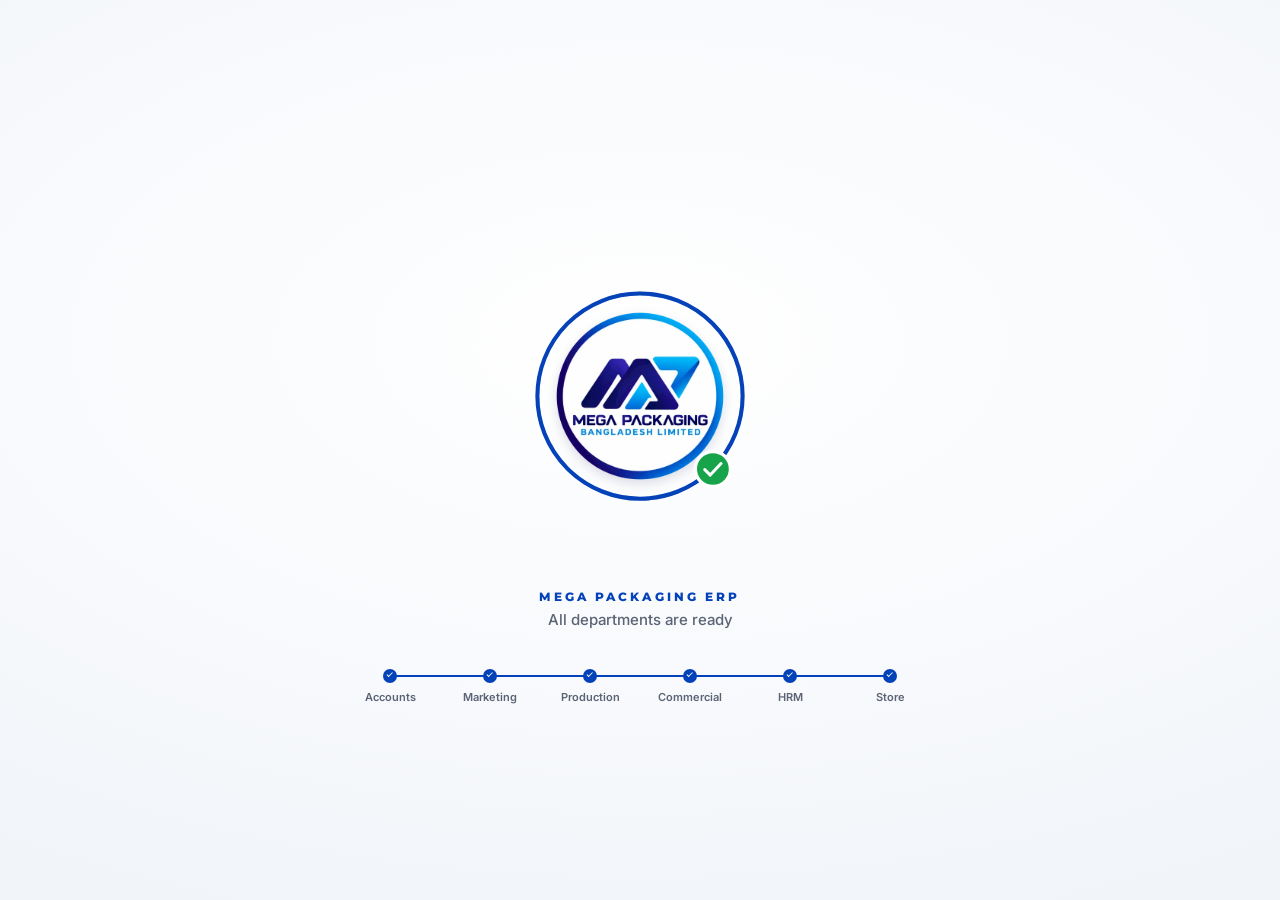
==== commit 6d0e8d35: "Redesign the login page and form for better accessibility with professional color grading with email" ====
--- a/login.html
+++ b/login.html
@@ -4,7 +4,7 @@
   <meta charset="utf-8">
   <meta name="viewport" content="width=device-width, initial-scale=1">
   <meta name="robots" content="noindex, nofollow">
-  <meta name="theme-color" content="#1e1c52">
+  <meta name="theme-color" content="#eef2f8">
   <title>Sign in · Mega Packaging ERP</title>
   <link rel="icon" type="image/png" sizes="32x32" href="assets/images/favicon-32.png">
   <link rel="icon" type="image/png" sizes="16x16" href="assets/images/favicon-16.png">
@@ -272,7 +272,8 @@
               <g class="lc-row" style="--d:.44s"><text class="lc-lbl" x="160" y="160">PORT</text><text class="lc-val" x="210" y="160">Chattogram, BD</text></g>
               <path class="lc-sigline" d="M214 214h68"/>
               <text class="lc-sub" x="214" y="222">Authorised signatory</text>
-              <path class="lc-sign" pathLength="1" d="M217 206c2-6 5-13 8-15 3-2 3 4 1 9-1 3-3 6-3 7 1-3 5-11 8-12 2 0 1 6 0 9 1-3 3-6 5-6s1 5 2 6c1 1 3-3 5-5 2-1 2 3 3 4 2 1 4-4 6-5 2-1 1 4 3 4 2 0 4-3 6-4M221 210c12 1 32 0 55-5"/>
+              <path class="lc-sign lc-sign--name" pathLength="1" d="M217 206c2-6 5-13 8-15 3-2 3 4 1 9-1 3-3 6-3 7 1-3 5-11 8-12 2 0 1 6 0 9 1-3 3-6 5-6s1 5 2 6c1 1 3-3 5-5 2-1 2 3 3 4 2 1 4-4 6-5 2-1 1 4 3 4 2 0 4-3 6-4"/>
+              <path class="lc-sign lc-sign--line" pathLength="1" d="M221 210c12 1 32 0 55-5"/>
               <g class="lc-stamp">
                 <rect x="156" y="189" width="54" height="27" rx="3"/>
                 <rect class="lc-stamp-in" x="158.5" y="191.5" width="49" height="22" rx="2"/>
@@ -382,98 +383,221 @@
 
   <main class="login">
 
-    <section class="brand">
-      <div class="brand__decor" aria-hidden="true">
-        <span class="brand__glow brand__glow--cyan"></span>
-        <span class="brand__glow brand__glow--amber"></span>
-        <span class="brand__grid"></span>
-        <span class="brand__board"></span>
+    <!-- Brand side: who this is for, and what it covers -->
+    <aside class="brand">
+      <header class="brand__top reveal" style="--i:0">
+        <img class="brand__logo" src="assets/images/mega-logo-badge.webp" width="440" height="440" alt="Mega Packaging logo">
+        <div class="brand__name"><strong>Mega Packaging ERP</strong><span>Bangladesh Limited</span></div>
+      </header>
+
+      <div class="brand__hero">
+        <p class="brand__eyebrow reveal" style="--i:1">Enterprise Resource Planning</p>
+        <h1 class="brand__title reveal" style="--i:2">One workspace for every department.</h1>
+        <p class="brand__lead reveal" style="--i:3">Accounts, marketing, production, commercial, HRM and store, connected for Mega Packaging Bangladesh Limited.</p>
+
+        <ul class="depts reveal" style="--i:4" aria-label="Departments">
+          <li class="dept">
+            <span class="dept__icon"><svg class="ic-coin" viewBox="0 0 24 24" aria-hidden="true"><circle cx="12" cy="12" r="9.2"/><circle cx="12" cy="12" r="6.6" stroke-dasharray="1.4 1.9" opacity=".5"/><text x="12" y="16.2" text-anchor="middle">&#x9F3;</text></svg></span>
+            <span class="dept__text"><b>Accounts</b><small>Vouchers &amp; ledgers</small></span>
+          </li>
+          <li class="dept">
+            <span class="dept__icon"><svg viewBox="0 0 24 24" aria-hidden="true"><path d="M3 10.2v3.6a1 1 0 0 0 1 1h2.2l7.3 4.2V5L6.2 9.2H4a1 1 0 0 0-1 1Z"/><path d="M6.2 14.8 7.6 20h2.2l-1.2-4.5"/><path class="ic-wave" d="M16.6 9.4a3.6 3.6 0 0 1 0 5.2"/><path class="ic-wave" d="M19.2 6.8a7.3 7.3 0 0 1 0 10.4"/></svg></span>
+            <span class="dept__text"><b>Marketing</b><small>Buyers &amp; orders</small></span>
+          </li>
+          <li class="dept">
+            <span class="dept__icon"><svg viewBox="0 0 24 24" aria-hidden="true"><path class="ic-gear-big" d="M9.80 9.75L10.82 8.39L12.13 9.02L11.69 10.67L12.88 12.01L14.57 11.78L15.04 13.15L13.56 14.00L13.45 15.80L14.81 16.82L14.18 18.13L12.53 17.69L11.19 18.88L11.42 20.57L10.05 21.04L9.20 19.56L7.40 19.45L6.38 20.81L5.07 20.18L5.51 18.53L4.32 17.19L2.63 17.42L2.16 16.05L3.64 15.20L3.75 13.40L2.39 12.38L3.02 11.07L4.67 11.51L6.01 10.32L5.78 8.63L7.15 8.16L8.00 9.64ZM10.60 14.60a2 2 0 1 0 -4 0a2 2 0 1 0 4 0"/><path class="ic-gear-small" d="M14.35 10.66L13.24 11.33L12.41 10.39L13.21 9.36L12.91 7.92L11.78 7.29L12.18 6.09L13.46 6.28L14.57 5.30L14.55 4.00L15.78 3.75L16.26 4.95L17.67 5.42L18.78 4.75L19.61 5.69L18.81 6.72L19.11 8.16L20.24 8.79L19.84 9.99L18.56 9.80L17.45 10.78L17.47 12.08L16.24 12.33L15.76 11.13ZM17.21 8.04a1.2 1.2 0 1 0 -2.4 0a1.2 1.2 0 1 0 2.4 0"/></svg></span>
+            <span class="dept__text"><b>Production</b><small>Corrugation &amp; print</small></span>
+          </li>
+          <li class="dept">
+            <span class="dept__icon"><svg viewBox="0 0 24 24" aria-hidden="true"><path d="M14 3H7a2 2 0 0 0-2 2v14a2 2 0 0 0 2 2h5"/><path d="M14 3l5 5v4"/><path d="M14 3v5h5"/><path d="M8.5 10.5h4M8.5 14h6M8.5 17.5h2.5"/><g class="ic-seal"><circle cx="17.4" cy="17.6" r="3.9"/><path d="m15.8 17.7 1.1 1.1 2.1-2.2"/></g></svg></span>
+            <span class="dept__text"><b>Commercial</b><small>LC &amp; documents</small></span>
+          </li>
+          <li class="dept">
+            <span class="dept__icon"><svg viewBox="0 0 24 24" aria-hidden="true"><g class="ic-person ic-person--back"><path d="M22 21v-2a4 4 0 0 0-3-3.87"/><path d="M16 3.13a4 4 0 0 1 0 7.75"/></g><g class="ic-person"><path d="M16 21v-2a4 4 0 0 0-4-4H6a4 4 0 0 0-4 4v2"/><circle cx="9" cy="7" r="4"/></g></svg></span>
+            <span class="dept__text"><b>HRM</b><small>People &amp; payroll</small></span>
+          </li>
+          <li class="dept">
+            <span class="dept__icon"><svg viewBox="0 0 24 24" aria-hidden="true"><g class="ic-box"><rect x="2.5" y="13" width="9" height="8" rx="1"/><path d="M7 13v3"/></g><g class="ic-box"><rect x="12.5" y="13" width="9" height="8" rx="1"/><path d="M17 13v3"/></g><g class="ic-box"><rect x="7.5" y="4" width="9" height="8" rx="1"/><path d="M12 4v3"/></g></svg></span>
+            <span class="dept__text"><b>Store</b><small>Materials &amp; stock</small></span>
+          </li>
+        </ul>
       </div>
 
-      <header class="brand__top reveal" style="--i:0">
-        <img class="brand__logo" src="assets/images/logo-mark-light.png" width="612" height="359" alt="Mega Packaging logo">
-        <div class="brand__wordmark">
-          <strong>Mega Packaging</strong>
-          <span>Bangladesh Limited</span>
+      <p class="brand__secure reveal" style="--i:5">
+        <svg viewBox="0 0 24 24" aria-hidden="true"><path d="M20 13c0 5-3.5 7.5-7.66 8.95a1 1 0 0 1-.67-.01C7.5 20.5 4 18 4 13V6a1 1 0 0 1 1-1c2 0 4.5-1.2 6.24-2.72a1.17 1.17 0 0 1 1.52 0C14.51 3.81 17 5 19 5a1 1 0 0 1 1 1z"/><path d="m9 12 2 2 4-4"/></svg>
+        <span>Two-step sign-in: your password, then a one-time code sent to your registered mobile.</span>
+      </p>
+    </aside>
+
+    <!-- Sign-in side: step 1 password, step 2 the code by SMS, then the dashboard -->
+    <section class="auth">
+      <div class="auth__top reveal" style="--i:1">
+        <span class="clock" title="Your local date and time">
+          <svg viewBox="0 0 24 24" aria-hidden="true"><circle cx="12" cy="12" r="9"/><path d="M12 7v5l3 2"/></svg>
+          <span id="clockText">&nbsp;</span>
+        </span>
+      </div>
+
+      <div class="auth__inner">
+        <div class="steps reveal" style="--i:2" id="authSteps" data-step="1" aria-hidden="true">
+          <span class="steps__item steps__item--1"><span class="steps__dot"><span>1</span><svg viewBox="0 0 24 24"><path d="M20 6 9 17l-5-5"/></svg></span>Sign in</span>
+          <span class="steps__bar"><i></i></span>
+          <span class="steps__item steps__item--2"><span class="steps__dot"><span>2</span><svg viewBox="0 0 24 24"><path d="M20 6 9 17l-5-5"/></svg></span>Verify mobile</span>
         </div>
-      </header>
-
-      <div class="brand__hero">
-        <div class="brand__carton reveal" style="--i:1">
-          <div class="carton-stage carton-stage--hero" aria-hidden="true">
-            <div class="carton-stage__shadow"></div>
-            <div class="carton-stage__lift">
-              <div class="carton">
-                <div class="carton__face carton__face--back"></div>
-                <div class="carton__face carton__face--left"><i class="carton__tab"></i></div>
-                <div class="carton__face carton__face--right"><i class="carton__tab"></i></div>
-                <div class="carton__face carton__face--bottom"></div>
-                <div class="carton__face carton__face--front"><i class="carton__print"></i></div>
-                <div class="carton__flap carton__flap--left"></div>
-                <div class="carton__flap carton__flap--right"></div>
-                <div class="carton__flap carton__flap--back"></div>
-                <div class="carton__flap carton__flap--front"></div>
-                <div class="carton__tape"></div>
+
+        <!-- Step 1: email or username, and password (assets/js/login.js sends it to api/login.php) -->
+        <form class="pane is-active" id="paneSignin" method="post" action="api/login.php" novalidate>
+          <header class="pane__head reveal" style="--i:3">
+            <h2 class="pane__title" id="greeting">Welcome back</h2>
+            <p class="pane__lead">Sign in to Mega Packaging ERP to continue.</p>
+          </header>
+
+          <div class="pane__body">
+            <noscript>
+              <p class="alert is-visible">JavaScript is turned off in this browser. Please turn it on to sign in.</p>
+            </noscript>
+
+            <div class="alert" id="signinAlert" role="alert">
+              <svg viewBox="0 0 24 24" aria-hidden="true"><circle cx="12" cy="12" r="10"/><path d="M12 8v4M12 16h.01"/></svg>
+              <span class="alert__text"></span>
+            </div>
+
+            <div class="field reveal" style="--i:4" id="identifierField">
+              <label class="field__label" for="identifier">Email or username</label>
+              <div class="field__control">
+                <svg class="field__icon field__icon--user" viewBox="0 0 24 24" aria-hidden="true"><path d="M19 21v-2a4 4 0 0 0-4-4H9a4 4 0 0 0-4 4v2"/><circle cx="12" cy="7" r="4"/></svg>
+                <svg class="field__icon field__icon--mail" viewBox="0 0 24 24" aria-hidden="true"><rect width="20" height="16" x="2" y="4" rx="2"/><path d="m22 7-8.97 5.7a1.94 1.94 0 0 1-2.06 0L2 7"/></svg>
+                <input class="field__input" id="identifier" name="identifier" type="text" placeholder="you@company.com or username" autocomplete="username" autocapitalize="none" spellcheck="false" aria-describedby="signinAlert" required>
               </div>
             </div>
+
+            <div class="field reveal" style="--i:5">
+              <div class="field__row">
+                <label class="field__label" for="password">Password</label>
+                <span class="field__caps" id="capsNote" hidden>
+                  <svg viewBox="0 0 24 24" aria-hidden="true"><path d="M9 18v-6H5l7-7 7 7h-4v6H9z"/></svg>
+                  Caps Lock is on
+                </span>
+              </div>
+              <div class="field__control">
+                <svg class="field__icon" viewBox="0 0 24 24" aria-hidden="true"><rect width="18" height="11" x="3" y="11" rx="2"/><path d="M7 11V7a5 5 0 0 1 10 0v4"/></svg>
+                <input class="field__input field__input--password" id="password" name="password" type="password" placeholder="Enter your password" autocomplete="current-password" aria-describedby="signinAlert" required>
+                <button class="field__toggle" type="button" aria-controls="password" aria-pressed="false" aria-label="Show password">
+                  <svg class="icon-eye" viewBox="0 0 24 24" aria-hidden="true"><path d="M2.06 12.35a1 1 0 0 1 0-.7 10.75 10.75 0 0 1 19.88 0 1 1 0 0 1 0 .7 10.75 10.75 0 0 1-19.88 0"/><circle cx="12" cy="12" r="3"/></svg>
+                  <svg class="icon-eye-off" viewBox="0 0 24 24" aria-hidden="true"><path d="M10.73 5.08a10.74 10.74 0 0 1 11.2 6.57 1 1 0 0 1 0 .7 10.75 10.75 0 0 1-1.44 2.49"/><path d="M14.08 14.16a3 3 0 0 1-4.24-4.24"/><path d="M17.48 17.5a10.75 10.75 0 0 1-15.42-5.15 1 1 0 0 1 0-.7 10.75 10.75 0 0 1 4.45-5.14"/><path d="m2 2 20 20"/></svg>
+                </button>
+              </div>
+            </div>
+
+            <button class="btn btn--primary reveal" style="--i:6" type="submit" id="signinBtn">
+              <span class="btn__label">Continue</span>
+              <span class="btn__icon" aria-hidden="true">
+                <svg class="btn__arrow" viewBox="0 0 24 24"><path d="M5 12h14M12 5l7 7-7 7"/></svg>
+                <span class="btn__spinner"></span>
+                <svg class="btn__check" viewBox="0 0 24 24"><path d="M20 6 9 17l-5-5"/></svg>
+              </span>
+            </button>
+
+            <p class="pane__note reveal" style="--i:7">
+              <svg viewBox="0 0 24 24" aria-hidden="true"><rect width="14" height="20" x="5" y="2" rx="2"/><path d="M12 18h.01"/></svg>
+              <span>For your security, we'll text a one-time code to your registered mobile number.</span>
+            </p>
           </div>
+        </form>
+
+        <!-- Step 2: the one-time code (api/verify-otp.php, api/resend-otp.php) -->
+        <form class="pane" id="paneOtp" novalidate>
+          <button class="pane__back" type="button" id="otpBack">
+            <svg viewBox="0 0 24 24" aria-hidden="true"><path d="m12 19-7-7 7-7"/><path d="M19 12H5"/></svg>
+            Use a different account
+          </button>
+
+          <header class="pane__head">
+            <span class="otp-badge" aria-hidden="true">
+              <svg viewBox="0 0 24 24"><rect width="14" height="20" x="5" y="2" rx="2.5"/><path d="M10.5 18h3"/><circle class="otp-badge__dot" cx="9.4" cy="10" r="1"/><circle class="otp-badge__dot" cx="12" cy="10" r="1"/><circle class="otp-badge__dot" cx="14.6" cy="10" r="1"/></svg>
+              <i></i>
+            </span>
+            <h2 class="pane__title">Verify it's you</h2>
+            <p class="pane__lead">Enter the 6-digit code we sent to <b id="otpMobile">your mobile</b>.</p>
+          </header>
+
+          <div class="pane__body">
+            <div class="alert" id="otpAlert" role="alert">
+              <svg viewBox="0 0 24 24" aria-hidden="true"><circle cx="12" cy="12" r="10"/><path d="M12 8v4M12 16h.01"/></svg>
+              <span class="alert__text"></span>
+            </div>
+
+            <div>
+              <div class="otp-head">
+                <label for="otp1">One-time code</label>
+                <span class="otp-expiry" id="otpExpiry"></span>
+              </div>
+              <div class="otp" id="otpBoxes">
+                <input class="otp__box" id="otp1" type="text" inputmode="numeric" autocomplete="one-time-code" aria-label="Digit 1 of 6">
+                <input class="otp__box" type="text" inputmode="numeric" autocomplete="off" aria-label="Digit 2 of 6">
+                <input class="otp__box" type="text" inputmode="numeric" autocomplete="off" aria-label="Digit 3 of 6">
+                <span class="otp__dash" aria-hidden="true"></span>
+                <input class="otp__box" type="text" inputmode="numeric" autocomplete="off" aria-label="Digit 4 of 6">
+                <input class="otp__box" type="text" inputmode="numeric" autocomplete="off" aria-label="Digit 5 of 6">
+                <input class="otp__box" type="text" inputmode="numeric" autocomplete="off" aria-label="Digit 6 of 6">
+              </div>
+            </div>
+
+            <!-- Only while no SMS gateway is connected (APP_ENV 'development' in api/core/config.php) -->
+            <div class="dev-note" id="devNote" hidden>
+              <svg viewBox="0 0 24 24" aria-hidden="true"><circle cx="12" cy="12" r="10"/><path d="M12 16v-4M12 8h.01"/></svg>
+              <p><b>Development mode.</b> SMS isn't connected yet, so here is your code: <span class="dev-note__code" id="devCode"></span></p>
+              <button class="dev-note__fill" type="button" id="devFill">Fill in</button>
+            </div>
+
+            <button class="btn btn--primary" type="submit" id="otpBtn">
+              <span class="btn__label">Verify &amp; sign in</span>
+              <span class="btn__icon" aria-hidden="true">
+                <svg class="btn__arrow" viewBox="0 0 24 24"><path d="M5 12h14M12 5l7 7-7 7"/></svg>
+                <span class="btn__spinner"></span>
+                <svg class="btn__check" viewBox="0 0 24 24"><path d="M20 6 9 17l-5-5"/></svg>
+              </span>
+            </button>
+
+            <p class="resend">
+              <span>Didn't receive the code?</span>
+              <button class="resend__btn" type="button" id="resendBtn" disabled>
+                <svg class="resend__ring" viewBox="0 0 20 20" aria-hidden="true"><circle cx="10" cy="10" r="7.5"/><circle class="resend__progress" cx="10" cy="10" r="7.5" pathLength="1"/></svg>
+                <svg class="resend__icon" viewBox="0 0 24 24" aria-hidden="true"><path d="M21 12a9 9 0 1 1-9-9c2.52 0 4.93 1 6.74 2.74L21 8"/><path d="M21 3v5h-5"/></svg>
+                <span id="resendLabel">Resend code</span>
+              </button>
+            </p>
+          </div>
+        </form>
+
+        <!-- Done: signed in -->
+        <div class="pane pane--done" id="paneDone" aria-live="polite">
+          <svg class="done-mark" viewBox="0 0 52 52" aria-hidden="true"><circle cx="26" cy="26" r="24" pathLength="1"/><path d="M15 27l7 7 15-16" pathLength="1"/></svg>
+          <h2 class="pane__title">Welcome, <span id="doneName">back</span></h2>
+          <p class="pane__lead">You're signed in. Opening your dashboard…</p>
+          <div class="done-bar" aria-hidden="true"><i></i></div>
         </div>
-        <p class="brand__eyebrow reveal" style="--i:2"><span></span>Accounts Department</p>
-        <h1 class="brand__title reveal" style="--i:3">Enterprise Resource <em>Planning</em></h1>
-        <p class="brand__lead reveal" style="--i:4">Secure sign-in for the accounts team of Mega Packaging Bangladesh Limited.</p>
       </div>
-    </section>
-
-    <section class="auth">
-      <div class="auth__inner">
-        <header class="auth__head reveal" style="--i:2">
-          <h2>Welcome back</h2>
-          <p>Sign in to continue to the Accounts ERP.</p>
-        </header>
-
-        <!-- Signing in is handled by assets/js/login.js, which talks to api/login.php -->
-        <form class="auth__form" id="loginForm" method="post" action="api/login.php" novalidate>
-          <noscript>
-            <p class="alert is-visible">JavaScript is turned off in this browser. Please turn it on to sign in.</p>
-          </noscript>
-
-          <div class="alert" id="formAlert" role="alert">
-            <svg viewBox="0 0 24 24" fill="none" stroke="currentColor" stroke-width="2" stroke-linecap="round" stroke-linejoin="round" aria-hidden="true"><circle cx="12" cy="12" r="10"/><path d="M12 8v4M12 16h.01"/></svg>
-            <span class="alert__text"></span>
-          </div>
-
-          <div class="field reveal" style="--i:3">
-            <label class="field__label" for="username">Username</label>
-            <div class="field__control">
-              <svg class="field__icon" viewBox="0 0 24 24" fill="none" stroke="currentColor" stroke-width="1.8" stroke-linecap="round" stroke-linejoin="round" aria-hidden="true"><path d="M19 21v-2a4 4 0 0 0-4-4H9a4 4 0 0 0-4 4v2"/><circle cx="12" cy="7" r="4"/></svg>
-              <input class="field__input" id="username" name="username" type="text" placeholder="Enter your username" autocomplete="username" autocapitalize="none" spellcheck="false" aria-describedby="formAlert" required>
-            </div>
-          </div>
-
-          <div class="field reveal" style="--i:4">
-            <label class="field__label" for="password">Password</label>
-            <div class="field__control">
-              <svg class="field__icon" viewBox="0 0 24 24" fill="none" stroke="currentColor" stroke-width="1.8" stroke-linecap="round" stroke-linejoin="round" aria-hidden="true"><rect width="18" height="11" x="3" y="11" rx="2"/><path d="M7 11V7a5 5 0 0 1 10 0v4"/></svg>
-              <input class="field__input field__input--password" id="password" name="password" type="password" placeholder="Enter your password" autocomplete="current-password" aria-describedby="formAlert" required>
-              <button class="field__toggle" type="button" aria-controls="password" aria-pressed="false" aria-label="Show password">
-                <svg class="icon-eye" viewBox="0 0 24 24" fill="none" stroke="currentColor" stroke-width="1.8" stroke-linecap="round" stroke-linejoin="round" aria-hidden="true"><path d="M2.06 12.35a1 1 0 0 1 0-.7 10.75 10.75 0 0 1 19.88 0 1 1 0 0 1 0 .7 10.75 10.75 0 0 1-19.88 0"/><circle cx="12" cy="12" r="3"/></svg>
-                <svg class="icon-eye-off" viewBox="0 0 24 24" fill="none" stroke="currentColor" stroke-width="1.8" stroke-linecap="round" stroke-linejoin="round" aria-hidden="true"><path d="M10.73 5.08a10.74 10.74 0 0 1 11.2 6.57 1 1 0 0 1 0 .7 10.75 10.75 0 0 1-1.44 2.49"/><path d="M14.08 14.16a3 3 0 0 1-4.24-4.24"/><path d="M17.48 17.5a10.75 10.75 0 0 1-15.42-5.15 1 1 0 0 1 0-.7 10.75 10.75 0 0 1 4.45-5.14"/><path d="m2 2 20 20"/></svg>
-              </button>
-            </div>
-          </div>
-
-          <button class="btn-signin reveal" style="--i:5" type="submit">
-            <span class="btn-signin__label">Sign in</span>
-            <span class="btn-signin__icon" aria-hidden="true">
-              <svg class="btn-signin__arrow" viewBox="0 0 24 24" fill="none" stroke="currentColor" stroke-width="2.2" stroke-linecap="round" stroke-linejoin="round"><path d="M5 12h14M12 5l7 7-7 7"/></svg>
-              <span class="btn-signin__spinner"></span>
-              <svg class="btn-signin__check" viewBox="0 0 24 24" fill="none" stroke="currentColor" stroke-width="2.6" stroke-linecap="round" stroke-linejoin="round"><path d="M20 6 9 17l-5-5"/></svg>
-            </span>
-          </button>
-        </form>
-      </div>
-
-      <p class="auth__foot reveal" style="--i:6">&copy; <span id="year">2026</span> Mega Packaging Bangladesh Limited</p>
+
+      <footer class="auth__foot reveal" style="--i:8">
+        <p class="credit">
+          <span>Designed &amp; developed by</span>
+          <span class="credit__devs">
+            <a class="dev" href="https://github.com/kamrujjamantuhinkt3" target="_blank" rel="noopener noreferrer" title="Kamrujjaman Tuhin on GitHub">
+              <span class="dev__avatar" aria-hidden="true">KT<img src="https://github.com/kamrujjamantuhinkt3.png?size=64" width="24" height="24" alt="" loading="lazy" referrerpolicy="no-referrer" onerror="this.remove()"></span>
+              <span>Kamrujjaman Tuhin</span>
+              <svg class="dev__gh" viewBox="0 0 16 16" aria-hidden="true"><path d="M8 0C3.58 0 0 3.58 0 8c0 3.54 2.29 6.53 5.47 7.59.4.07.55-.17.55-.38 0-.19-.01-.82-.01-1.49-2.01.37-2.53-.49-2.69-.94-.09-.23-.48-.94-.82-1.13-.28-.15-.68-.52-.01-.53.63-.01 1.08.58 1.23.82.72 1.21 1.87.87 2.33.66.07-.52.28-.87.51-1.07-1.78-.2-3.64-.89-3.64-3.95 0-.87.31-1.59.82-2.15-.08-.2-.36-1.02.08-2.12 0 0 .67-.21 2.2.82.64-.18 1.32-.27 2-.27.68 0 1.36.09 2 .27 1.53-1.04 2.2-.82 2.2-.82.44 1.1.16 1.92.08 2.12.51.56.82 1.27.82 2.15 0 3.07-1.87 3.75-3.65 3.95.29.25.54.73.54 1.48 0 1.07-.01 1.93-.01 2.2 0 .21.15.46.55.38A8.013 8.013 0 0016 8c0-4.42-3.58-8-8-8z"/></svg>
+            </a>
+            <span class="credit__and">&amp;</span>
+            <a class="dev" href="https://github.com/rasselhossen" target="_blank" rel="noopener noreferrer" title="Rassel Hossen on GitHub">
+              <span class="dev__avatar" aria-hidden="true">RH<img src="https://github.com/rasselhossen.png?size=64" width="24" height="24" alt="" loading="lazy" referrerpolicy="no-referrer" onerror="this.remove()"></span>
+              <span>Rassel Hossen</span>
+              <svg class="dev__gh" viewBox="0 0 16 16" aria-hidden="true"><path d="M8 0C3.58 0 0 3.58 0 8c0 3.54 2.29 6.53 5.47 7.59.4.07.55-.17.55-.38 0-.19-.01-.82-.01-1.49-2.01.37-2.53-.49-2.69-.94-.09-.23-.48-.94-.82-1.13-.28-.15-.68-.52-.01-.53.63-.01 1.08.58 1.23.82.72 1.21 1.87.87 2.33.66.07-.52.28-.87.51-1.07-1.78-.2-3.64-.89-3.64-3.95 0-.87.31-1.59.82-2.15-.08-.2-.36-1.02.08-2.12 0 0 .67-.21 2.2.82.64-.18 1.32-.27 2-.27.68 0 1.36.09 2 .27 1.53-1.04 2.2-.82 2.2-.82.44 1.1.16 1.92.08 2.12.51.56.82 1.27.82 2.15 0 3.07-1.87 3.75-3.65 3.95.29.25.54.73.54 1.48 0 1.07-.01 1.93-.01 2.2 0 .21.15.46.55.38A8.013 8.013 0 0016 8c0-4.42-3.58-8-8-8z"/></svg>
+            </a>
+          </span>
+        </p>
+        <p class="copyright">&copy; <span id="year">2026</span> Mega Packaging Bangladesh Limited</p>
+      </footer>
     </section>
 
   </main>
--- a/assets/css/login.css
+++ b/assets/css/login.css
@@ -1,41 +1,41 @@
 /* =====================================================================
    Mega Packaging ERP: sign-in page
+   Two steps: email or username + password, then a one-time code sent
+   by SMS to the account's mobile. Light and calm, like the preloader.
    ===================================================================== */
 
-/* Animatable flap angle for the 3D carton */
-@property --flap {
-  syntax: '<angle>';
-  inherits: false;
-  initial-value: 90deg;
-}
-
 :root {
-  /* Brand colours (from the Mega Packaging website) */
-  --navy-950: #16144a;
-  --navy-900: #1e1c52;
-  --navy-800: #2d2b6b;
-  --navy-700: #3d3a8c;
-  --cyan-600: #27a0bf;
-  --cyan-500: #3bb8d9;
-  --cyan-400: #5ecde8;
-  --amber-500: #e8a545;
+  /* Brand (from the Mega Packaging logo) */
+  --navy: #12204a;
+  --brand: #0b4fbf;
+  --brand-deep: #0942a8;
+  --brand-soft: #eaf1fd;
+  --brand-line: #c8d8f5;
 
   /* Interface */
-  --ink: #1a1a2e;
-  --ink-2: #4a4a6a;
-  --ink-3: #7a7a9a;
-  --line: #e3e6ef;
-  --line-strong: #cdd2e1;
-  --field: #f7f8fb;
+  --ink: #0f1d40;
+  --ink-2: #3b4766;
+  --muted: #6b7590;
+  --faint: #98a1b5;
+  --line: #e3e8f0;
+  --line-strong: #cdd5e2;
+  --panel: #eef2f8;
   --surface: #ffffff;
+  --field: #f8fafc;
   --page: #f5f7fa;
-  --danger: #d64550;
-  --danger-ink: #b3313d;
-  --danger-bg: #fdf1f2;
-  --success: #1e9e6a;
+  --success: #16a34a;
+  --success-soft: #ebf8f0;
+  --danger: #d33a45;
+  --danger-ink: #b3262f;
+  --danger-soft: #fdf1f2;
+  --info-ink: #0942a8;
+  --warn-ink: #8a5300;
+  --warn-soft: #fff8eb;
+  --warn-line: #f2d9a6;
 
   --font-head: 'Montserrat', system-ui, -apple-system, 'Segoe UI', Roboto, Arial, sans-serif;
   --font-body: 'Inter', system-ui, -apple-system, 'Segoe UI', Roboto, Arial, sans-serif;
+  --font-bn: 'Nirmala UI', 'Noto Sans Bengali', 'Kohinoor Bangla', 'Bangla Sangam MN', 'Shonar Bangla', sans-serif;
 
   --ease-out: cubic-bezier(.2, .7, .2, 1);
   --ease-in-out: cubic-bezier(.76, 0, .24, 1);
@@ -76,7 +76,17 @@
 }
 
 ::selection {
-  background: rgba(59, 184, 217, .25);
+  background: rgba(11, 79, 191, .18);
+}
+
+/* Line icons share one style */
+.brand svg,
+.auth svg {
+  fill: none;
+  stroke: currentColor;
+  stroke-width: 1.8;
+  stroke-linecap: round;
+  stroke-linejoin: round;
 }
 
 /* ---------------------------------------------------------------------
@@ -85,233 +95,418 @@
 
 .login {
   display: grid;
-  grid-template-columns: minmax(0, 1fr) minmax(440px, .72fr);
+  grid-template-columns: minmax(0, 1.05fr) minmax(0, 1fr);
   min-height: 100vh;
   min-height: 100dvh;
 }
 
 /* ---------------------------------------------------------------------
-   Brand panel (left)
+   Brand side
    --------------------------------------------------------------------- */
 
 .brand {
-  position: relative;
-  isolation: isolate;
-  overflow: hidden;
   display: flex;
   flex-direction: column;
-  padding: 40px 52px 76px;
-  color: #fff;
-  background: linear-gradient(155deg, var(--navy-950) 0%, var(--navy-900) 38%, var(--navy-800) 100%);
-}
-
-.brand__decor {
-  position: absolute;
-  inset: 0;
-  z-index: -1;
-  pointer-events: none;
-}
-
-.brand__decor > * {
-  position: absolute;
-}
-
-.brand__glow {
+  gap: 28px;
+  padding: 34px clamp(28px, 4.5vw, 72px) 30px;
+  background: var(--panel);
+  border-right: 1px solid var(--line);
+}
+
+.brand__top {
+  display: flex;
+  align-items: center;
+  gap: 12px;
+}
+
+.brand__logo {
+  width: 44px;
+  height: 44px;
   border-radius: 50%;
-}
-
-.brand__glow--cyan {
-  width: 760px;
-  height: 760px;
-  left: 50%;
-  top: 46%;
-  transform: translate(-50%, -50%);
-  background: radial-gradient(closest-side, rgba(59, 184, 217, .24), rgba(59, 184, 217, 0));
-}
-
-.brand__glow--amber {
-  width: 560px;
-  height: 560px;
-  left: -220px;
-  top: -240px;
-  background: radial-gradient(closest-side, rgba(232, 165, 69, .14), rgba(232, 165, 69, 0));
-}
-
-.brand__grid {
-  inset: 0;
-  background-image: radial-gradient(rgba(255, 255, 255, .1) 1px, transparent 1.3px);
-  background-size: 24px 24px;
-  -webkit-mask-image: radial-gradient(ellipse 65% 55% at 50% 46%, #000 15%, transparent 75%);
-  mask-image: radial-gradient(ellipse 65% 55% at 50% 46%, #000 15%, transparent 75%);
-}
-
-/* A slowly moving strip of corrugated board: liner, flute, liner, flute, liner */
-.brand__board {
-  left: 0;
-  right: 0;
-  bottom: 22px;
-  height: 40px;
-  overflow: hidden;
-  opacity: .34;
-  -webkit-mask-image: linear-gradient(90deg, transparent, #000 18%, #000 82%, transparent);
-  mask-image: linear-gradient(90deg, transparent, #000 18%, #000 82%, transparent);
-}
-
-.brand__board::before {
-  content: '';
-  position: absolute;
-  top: 0;
-  bottom: 0;
-  left: 0;
-  right: -48px;
-  background: url("data:image/svg+xml,%3Csvg xmlns='http://www.w3.org/2000/svg' width='48' height='40' fill='none' stroke='%235ecde8' stroke-width='1.2'%3E%3Cpath d='M0 1.5h48M0 21h48M0 38.5h48'/%3E%3Cpath d='M0 21C12 21 12 1.5 24 1.5S36 21 48 21'/%3E%3Cpath d='M0 21C6 21 6 38.5 12 38.5S18 21 24 21S30 38.5 36 38.5S42 21 48 21'/%3E%3C/svg%3E") repeat-x 0 0 / 48px 40px;
-  animation: board-run 2.8s linear infinite;
-}
-
-@keyframes board-run {
-  to { transform: translateX(-48px); }
-}
-
-.brand__top {
-  display: flex;
-  align-items: center;
-  gap: 14px;
-}
-
-.brand__logo {
-  width: auto;
-  height: 40px;
-}
-
-.brand__wordmark {
-  display: flex;
-  flex-direction: column;
-  font-family: var(--font-head);
-  line-height: 1.15;
+  box-shadow: 0 4px 12px rgba(15, 29, 64, .12);
+}
+
+.brand__name strong {
+  display: block;
+  font: 700 16px/1.2 var(--font-head);
+  color: var(--ink);
+}
+
+.brand__name span {
+  display: block;
+  margin-top: 3px;
+  font: 600 9.5px/1.2 var(--font-head);
+  letter-spacing: .28em;
   text-transform: uppercase;
-}
-
-.brand__wordmark strong {
-  font-size: 15px;
-  font-weight: 700;
-  letter-spacing: .14em;
-}
-
-.brand__wordmark span {
-  margin-top: 4px;
-  font-size: 9.5px;
-  font-weight: 600;
-  letter-spacing: .34em;
-  color: var(--cyan-400);
+  color: var(--muted);
 }
 
 .brand__hero {
   flex: 1;
   display: flex;
   flex-direction: column;
-  align-items: center;
   justify-content: center;
-  padding: 24px 0 12px;
-  text-align: center;
+  max-width: 600px;
 }
 
 .brand__eyebrow {
   display: inline-flex;
-  align-items: center;
-  gap: 10px;
-  margin: 18px 0 0;
-  padding: 7px 15px 7px 12px;
-  border: 1px solid rgba(94, 205, 232, .28);
+  align-self: flex-start;
+  align-items: center;
+  gap: 8px;
+  margin: 0;
+  padding: 7px 13px;
+  border: 1px solid var(--brand-line);
   border-radius: 999px;
-  background: rgba(94, 205, 232, .08);
-  color: var(--cyan-400);
-  font-size: 11.5px;
-  font-weight: 600;
+  background: var(--surface);
+  color: var(--brand);
+  font: 700 11px/1 var(--font-head);
   letter-spacing: .16em;
   text-transform: uppercase;
 }
 
-.brand__eyebrow span {
-  width: 7px;
-  height: 7px;
+.brand__eyebrow::before {
+  content: '';
+  width: 6px;
+  height: 6px;
   border-radius: 50%;
-  background: var(--cyan-400);
-  animation: pulse 2.4s ease-out infinite;
-}
-
-@keyframes pulse {
-  0% { box-shadow: 0 0 0 0 rgba(94, 205, 232, .6); }
-  70%,
-  100% { box-shadow: 0 0 0 9px rgba(94, 205, 232, 0); }
+  background: currentColor;
 }
 
 .brand__title {
   margin: 18px 0 0;
-  font-family: var(--font-head);
-  font-size: clamp(30px, 3.1vw, 46px);
-  font-weight: 800;
-  line-height: 1.1;
+  font: 800 clamp(30px, 3vw, 42px)/1.12 var(--font-head);
   letter-spacing: -.02em;
-}
-
-.brand__title em {
-  font-style: normal;
-  background: linear-gradient(90deg, var(--cyan-400), #b4ecf8);
-  -webkit-background-clip: text;
-  background-clip: text;
-  color: transparent;
+  color: var(--ink);
 }
 
 .brand__lead {
-  max-width: 420px;
+  max-width: 480px;
   margin: 14px 0 0;
   font-size: 15.5px;
-  color: rgba(255, 255, 255, .68);
+  color: var(--ink-2);
+}
+
+/* The departments: each icon comes alive under the pointer */
+.depts {
+  display: grid;
+  grid-template-columns: repeat(3, minmax(0, 1fr));
+  gap: 12px;
+  margin: 32px 0 0;
+  padding: 0;
+  list-style: none;
+}
+
+.dept {
+  display: flex;
+  align-items: center;
+  gap: 12px;
+  min-width: 0;
+  padding: 13px;
+  border: 1px solid var(--line);
+  border-radius: 14px;
+  background: var(--surface);
+  transition: transform .25s var(--ease-out), box-shadow .25s, border-color .25s;
+}
+
+.dept:hover {
+  transform: translateY(-3px);
+  border-color: var(--brand-line);
+  box-shadow: 0 14px 26px -16px rgba(15, 29, 64, .35);
+}
+
+.dept__icon {
+  flex: none;
+  display: grid;
+  place-items: center;
+  width: 40px;
+  height: 40px;
+  border-radius: 11px;
+  background: var(--brand-soft);
+  color: var(--brand);
+  transition: background-color .25s, color .25s;
+}
+
+.dept:hover .dept__icon {
+  background: var(--brand);
+  color: #fff;
+}
+
+.dept__icon svg {
+  width: 21px;
+  height: 21px;
+  overflow: visible;
+}
+
+.dept__text {
+  min-width: 0;
+}
+
+.dept__text b {
+  display: block;
+  font: 700 13.5px/1.2 var(--font-head);
+  color: var(--ink);
+}
+
+.dept__text small {
+  display: block;
+  margin-top: 3px;
+  overflow: hidden;
+  font-size: 12px;
+  color: var(--muted);
+  text-overflow: ellipsis;
+  white-space: nowrap;
+}
+
+/* the icons' details */
+.ic-coin text {
+  fill: currentColor;
+  stroke: none;
+  font: 700 11.5px var(--font-bn);
+}
+
+.ic-seal circle {
+  fill: #ffb547;
+  stroke: none;
+}
+
+.ic-seal path {
+  stroke: var(--navy);
+  stroke-width: 1.6;
+}
+
+.ic-gear-big   { transform-origin: 8.6px 14.6px; }
+.ic-gear-small { transform-origin: 16.01px 8.04px; }
+
+.ic-seal {
+  transform-box: fill-box;
+  transform-origin: center;
+}
+
+/* what each one does on hover */
+.dept:hover .ic-coin         { animation: ic-flip .8s var(--ease-out); }
+.dept:hover .ic-wave         { animation: ic-wave 1.2s ease-out infinite; }
+.dept:hover .ic-wave + .ic-wave { animation-delay: .2s; }
+.dept:hover .ic-gear-big     { animation: ic-turn 3s linear infinite; }
+.dept:hover .ic-gear-small   { animation: ic-turn 2.25s linear infinite reverse; }
+.dept:hover .ic-seal         { animation: ic-stamp .45s cubic-bezier(.25, 1.4, .45, 1); }
+.dept:hover .ic-person       { animation: ic-bob 1.2s ease-in-out infinite; }
+.dept:hover .ic-person--back { animation-delay: .3s; }
+.dept:hover .ic-box          { animation: ic-hop .9s ease-in-out infinite; }
+.dept:hover .ic-box + .ic-box { animation-delay: .12s; }
+.dept:hover .ic-box + .ic-box + .ic-box { animation-delay: .24s; }
+
+@keyframes ic-flip  { from { transform: perspective(70px) rotateY(0); } to { transform: perspective(70px) rotateY(360deg); } }
+@keyframes ic-wave  { 0% { opacity: 0; transform: translateX(-2.5px); } 30% { opacity: 1; } 100% { opacity: 0; transform: translateX(2px); } }
+@keyframes ic-turn  { to { transform: rotate(360deg); } }
+@keyframes ic-stamp { from { opacity: 0; transform: scale(2.2) rotate(-20deg); } }
+@keyframes ic-bob   { 50% { transform: translateY(-1.6px); } }
+@keyframes ic-hop   { 0%, 60%, 100% { transform: translateY(0); } 30% { transform: translateY(-2px); } }
+
+.brand__secure {
+  display: flex;
+  align-items: center;
+  gap: 10px;
+  max-width: 520px;
+  margin: 0;
+  font-size: 13px;
+  color: var(--ink-2);
+}
+
+.brand__secure svg {
+  flex: none;
+  width: 20px;
+  height: 20px;
+  color: var(--success);
 }
 
 /* ---------------------------------------------------------------------
-   Sign-in panel (right)
+   Sign-in side
    --------------------------------------------------------------------- */
 
 .auth {
-  position: relative;
   display: flex;
   flex-direction: column;
-  align-items: center;
-  padding: 48px 40px 28px;
-  background:
-    radial-gradient(520px 360px at 100% 0%, rgba(59, 184, 217, .07), transparent 70%),
-    var(--surface);
+  padding: 26px clamp(24px, 4vw, 56px) 22px;
+  background: var(--surface);
+}
+
+.auth__top {
+  display: flex;
+  justify-content: flex-end;
+}
+
+.clock {
+  display: inline-flex;
+  align-items: center;
+  gap: 8px;
+  padding: 7px 13px;
+  border: 1px solid var(--line);
+  border-radius: 999px;
+  font-size: 12.5px;
+  font-weight: 500;
+  font-variant-numeric: tabular-nums;
+  color: var(--muted);
+}
+
+.clock svg {
+  width: 14px;
+  height: 14px;
 }
 
 .auth__inner {
   width: 100%;
-  max-width: 384px;
-  margin-block: auto;
-}
-
-.auth__head h2 {
+  max-width: 400px;
+  margin: auto;
+  padding: 28px 0;
+}
+
+/* The two steps, and how far along they are */
+.steps {
+  display: flex;
+  align-items: center;
+  gap: 12px;
+  margin-bottom: 30px;
+  font-size: 12.5px;
+  font-weight: 600;
+  color: var(--faint);
+}
+
+.steps__item {
+  display: inline-flex;
+  align-items: center;
+  gap: 9px;
+  white-space: nowrap;
+  transition: color .3s;
+}
+
+.steps__dot {
+  position: relative;
+  display: grid;
+  place-items: center;
+  width: 26px;
+  height: 26px;
+  border: 1.5px solid var(--line-strong);
+  border-radius: 50%;
+  background: #fff;
+  font: 700 12px/1 var(--font-head);
+  color: var(--faint);
+  transition: background-color .3s, border-color .3s, color .3s, box-shadow .3s;
+}
+
+.steps__dot svg {
+  position: absolute;
+  width: 13px;
+  height: 13px;
+  stroke: #fff;
+  stroke-width: 3;
+  opacity: 0;
+  transform: scale(.4);
+  transition: opacity .3s, transform .35s var(--ease-out);
+}
+
+.steps__bar {
+  flex: 1;
+  height: 2px;
+  overflow: hidden;
+  border-radius: 2px;
+  background: var(--line);
+}
+
+.steps__bar i {
+  display: block;
+  height: 100%;
+  background: var(--success);
+  transform: scaleX(0);
+  transform-origin: left center;
+  transition: transform .6s var(--ease-out);
+}
+
+/* the step in progress */
+.steps[data-step="1"] .steps__item--1,
+.steps[data-step="2"] .steps__item--2 {
+  color: var(--ink);
+}
+
+.steps[data-step="1"] .steps__item--1 .steps__dot,
+.steps[data-step="2"] .steps__item--2 .steps__dot {
+  border-color: var(--brand);
+  color: var(--brand);
+  box-shadow: 0 0 0 4px var(--brand-soft);
+}
+
+/* steps already done */
+.steps[data-step="2"] .steps__item--1,
+.steps[data-step="3"] .steps__item {
+  color: var(--ink-2);
+}
+
+.steps[data-step="2"] .steps__item--1 .steps__dot,
+.steps[data-step="3"] .steps__dot {
+  border-color: var(--success);
+  background: var(--success);
+  color: transparent;
+}
+
+.steps[data-step="2"] .steps__item--1 .steps__dot svg,
+.steps[data-step="3"] .steps__dot svg {
+  opacity: 1;
+  transform: none;
+}
+
+.steps[data-step="2"] .steps__bar i,
+.steps[data-step="3"] .steps__bar i {
+  transform: scaleX(1);
+}
+
+/* The panes: one at a time, sliding in the direction of travel */
+.pane {
+  display: none;
+}
+
+.pane.is-active {
+  display: block;
+  animation: pane-in .45s var(--ease-out) both;
+}
+
+.pane.is-active.from-left {
+  animation-name: pane-in-back;
+}
+
+@keyframes pane-in {
+  from { opacity: 0; transform: translateX(26px); }
+}
+
+@keyframes pane-in-back {
+  from { opacity: 0; transform: translateX(-26px); }
+}
+
+.pane__title {
   margin: 0;
-  font-family: var(--font-head);
-  font-size: 30px;
-  font-weight: 700;
-  line-height: 1.2;
+  font: 700 30px/1.2 var(--font-head);
   letter-spacing: -.02em;
   color: var(--ink);
 }
 
-.auth__head p {
+.pane__lead {
   margin: 8px 0 0;
-  color: var(--ink-3);
-}
-
-.auth__form {
+  color: var(--muted);
+}
+
+.pane__lead b {
+  font-weight: 600;
+  color: var(--ink);
+  white-space: nowrap;
+}
+
+.pane__body {
   display: grid;
   gap: 20px;
-  margin-top: 32px;
-}
-
-.auth__form.is-shaking {
+  margin-top: 28px;
+}
+
+.pane__body.is-shaking,
+.otp.is-shaking {
   animation: shake .45s cubic-bezier(.36, .07, .19, .97);
 }
 
@@ -321,31 +516,85 @@
   45%, 55% { transform: translateX(-7px); }
 }
 
-.auth__foot {
-  margin: 32px 0 0;
-  font-size: 12.5px;
-  color: var(--ink-3);
-  text-align: center;
-}
-
-/* Error message */
+.pane__note {
+  display: flex;
+  align-items: flex-start;
+  gap: 9px;
+  margin: -2px 0 0;
+  font-size: 13px;
+  line-height: 1.5;
+  color: var(--muted);
+}
+
+.pane__note svg {
+  flex: none;
+  width: 16px;
+  height: 16px;
+  margin-top: 1px;
+  color: var(--brand);
+}
+
+.pane__back {
+  display: inline-flex;
+  align-items: center;
+  gap: 6px;
+  margin: 0 0 22px -6px;
+  padding: 6px 10px 6px 6px;
+  border: 0;
+  border-radius: 8px;
+  background: none;
+  font-size: 13.5px;
+  font-weight: 600;
+  color: var(--muted);
+  cursor: pointer;
+  transition: color .2s, background-color .2s;
+}
+
+.pane__back svg {
+  width: 16px;
+  height: 16px;
+  transition: transform .2s var(--ease-out);
+}
+
+.pane__back:hover {
+  color: var(--brand);
+  background: var(--brand-soft);
+}
+
+.pane__back:hover svg {
+  transform: translateX(-2px);
+}
+
+.pane__back:focus-visible {
+  outline: 2px solid var(--brand);
+  outline-offset: 1px;
+}
+
+/* Messages */
 .alert {
   display: none;
   align-items: flex-start;
   gap: 10px;
+  margin: 0;
   padding: 12px 14px;
-  border: 1px solid rgba(214, 69, 80, .25);
+  border: 1px solid rgba(211, 58, 69, .25);
   border-radius: 12px;
-  background: var(--danger-bg);
-  color: var(--danger-ink);
+  background: var(--danger-soft);
   font-size: 14px;
   font-weight: 500;
   line-height: 1.45;
+  color: var(--danger-ink);
 }
 
 .alert.is-visible {
   display: flex;
   animation: alert-in .35s var(--ease-out);
+}
+
+.alert--info {
+  border-color: var(--brand-line);
+  background: var(--brand-soft);
+  color: var(--info-ink);
 }
 
 .alert svg {
@@ -353,6 +602,7 @@
   width: 18px;
   height: 18px;
   margin-top: 1px;
+  stroke-width: 2;
 }
 
 @keyframes alert-in {
@@ -360,6 +610,13 @@
 }
 
 /* Fields */
+.field__row {
+  display: flex;
+  align-items: baseline;
+  justify-content: space-between;
+  gap: 12px;
+}
+
 .field__label {
   display: block;
   margin-bottom: 8px;
@@ -368,6 +625,26 @@
   color: var(--ink-2);
 }
 
+.field__caps {
+  display: inline-flex;
+  align-items: center;
+  gap: 5px;
+  font-size: 12px;
+  font-weight: 600;
+  color: var(--warn-ink);
+  animation: alert-in .25s var(--ease-out);
+}
+
+.field__caps[hidden] {
+  display: none;
+}
+
+.field__caps svg {
+  width: 13px;
+  height: 13px;
+  stroke-width: 2;
+}
+
 .field__control {
   position: relative;
 }
@@ -378,10 +655,22 @@
   top: 50%;
   width: 19px;
   height: 19px;
+  color: var(--faint);
+  pointer-events: none;
   transform: translateY(-50%);
-  color: var(--ink-3);
-  pointer-events: none;
-  transition: color .2s;
+  transition: color .2s, opacity .25s, transform .3s var(--ease-out);
+}
+
+/* the person turns into an envelope once an email address is being typed */
+.field__icon--mail,
+.field.is-email .field__icon--user {
+  opacity: 0;
+  transform: translateY(-50%) scale(.5) rotate(-20deg);
+}
+
+.field.is-email .field__icon--mail {
+  opacity: 1;
+  transform: translateY(-50%);
 }
 
 .field__input {
@@ -402,7 +691,7 @@
 }
 
 .field__input::placeholder {
-  color: #a4a8bd;
+  color: #a6adbf;
 }
 
 .field__input:hover {
@@ -410,25 +699,25 @@
 }
 
 .field__input:focus {
-  border-color: var(--cyan-600);
+  border-color: var(--brand);
   background: #fff;
-  box-shadow: 0 0 0 4px rgba(59, 184, 217, .16);
+  box-shadow: 0 0 0 4px rgba(11, 79, 191, .13);
 }
 
 .field__control:has(.field__input:focus) .field__icon {
-  color: var(--cyan-600);
+  color: var(--brand);
 }
 
 .field.is-invalid .field__input {
   border-color: var(--danger);
-  box-shadow: 0 0 0 4px rgba(214, 69, 80, .1);
+  box-shadow: 0 0 0 4px rgba(211, 58, 69, .1);
 }
 
 .field.is-invalid .field__icon {
   color: var(--danger);
 }
 
-/* Keep the browser's autofill colours from clashing with the design */
+/* keep the browser's autofill colours from clashing with the design */
 .field__input:-webkit-autofill,
 .field__input:-webkit-autofill:hover,
 .field__input:-webkit-autofill:focus {
@@ -448,19 +737,19 @@
   border: 0;
   border-radius: 9px;
   background: transparent;
-  color: var(--ink-3);
+  color: var(--faint);
   cursor: pointer;
   transform: translateY(-50%);
   transition: color .2s, background-color .2s;
 }
 
 .field__toggle:hover {
-  color: var(--navy-800);
-  background: rgba(45, 43, 107, .06);
+  color: var(--brand);
+  background: var(--brand-soft);
 }
 
 .field__toggle:focus-visible {
-  outline: 2px solid var(--cyan-500);
+  outline: 2px solid var(--brand);
   outline-offset: 1px;
 }
 
@@ -478,8 +767,8 @@
   display: block;
 }
 
-/* Sign-in button */
-.btn-signin {
+/* Buttons */
+.btn {
   position: relative;
   overflow: hidden;
   display: flex;
@@ -487,59 +776,60 @@
   justify-content: center;
   gap: 10px;
   width: 100%;
-  height: 54px;
-  margin-top: 6px;
+  height: 52px;
   border: 0;
   border-radius: 12px;
-  background: linear-gradient(135deg, var(--navy-800) 0%, var(--navy-700) 100%);
-  color: #fff;
   font-size: 15.5px;
   font-weight: 600;
-  letter-spacing: .01em;
   cursor: pointer;
-  box-shadow: inset 0 1px 0 rgba(255, 255, 255, .14), 0 12px 24px -12px rgba(45, 43, 107, .75);
-  transition: transform .2s var(--ease-out), box-shadow .2s, filter .2s;
-}
-
-/* Light sweep on hover */
-.btn-signin::before {
+  transition: transform .2s var(--ease-out), box-shadow .2s, background-color .3s;
+}
+
+.btn--primary {
+  background: var(--brand);
+  color: #fff;
+  box-shadow: inset 0 1px 0 rgba(255, 255, 255, .14), 0 12px 22px -12px rgba(11, 79, 191, .75);
+}
+
+/* a soft sweep of light on hover */
+.btn--primary::before {
   content: '';
   position: absolute;
   top: 0;
   bottom: 0;
   left: -60%;
   width: 40%;
-  background: linear-gradient(100deg, transparent, rgba(255, 255, 255, .2), transparent);
+  background: linear-gradient(100deg, transparent, rgba(255, 255, 255, .18), transparent);
   transform: skewX(-20deg);
   transition: transform .8s var(--ease-out);
 }
 
-.btn-signin:hover {
+.btn--primary:hover {
+  background: var(--brand-deep);
   transform: translateY(-1px);
-  box-shadow: inset 0 1px 0 rgba(255, 255, 255, .14), 0 18px 30px -12px rgba(45, 43, 107, .8);
-}
-
-.btn-signin:hover::before {
+  box-shadow: inset 0 1px 0 rgba(255, 255, 255, .14), 0 16px 28px -12px rgba(11, 79, 191, .8);
+}
+
+.btn--primary:hover::before {
   transform: skewX(-20deg) translateX(450%);
 }
 
-.btn-signin:active {
-  transform: translateY(0);
-  filter: brightness(.96);
-}
-
-.btn-signin:focus-visible {
-  outline: 3px solid rgba(59, 184, 217, .55);
+.btn:active {
+  transform: none;
+}
+
+.btn:focus-visible {
+  outline: 3px solid rgba(11, 79, 191, .35);
   outline-offset: 3px;
 }
 
-.btn-signin__icon {
+.btn__icon {
   position: relative;
   width: 20px;
   height: 20px;
 }
 
-.btn-signin__icon > * {
+.btn__icon > * {
   position: absolute;
   inset: 0;
   width: 20px;
@@ -547,297 +837,498 @@
   transition: opacity .2s, transform .25s var(--ease-out);
 }
 
-.btn-signin__arrow {
-  color: var(--cyan-400);
-}
-
-.btn-signin:hover .btn-signin__arrow {
+.btn__arrow {
+  stroke-width: 2.2;
+}
+
+.btn:hover .btn__arrow {
   transform: translateX(3px);
 }
 
-.btn-signin__spinner,
-.btn-signin__check {
+.btn__spinner,
+.btn__check {
   opacity: 0;
 }
 
-.btn-signin__spinner {
-  border: 2.25px solid rgba(255, 255, 255, .28);
+.btn__spinner {
+  border: 2.25px solid rgba(255, 255, 255, .3);
   border-top-color: #fff;
   border-radius: 50%;
 }
 
-.btn-signin.is-loading {
+.btn__check {
+  stroke-width: 2.6;
+}
+
+.btn.is-loading {
   cursor: progress;
 }
 
-.btn-signin.is-loading .btn-signin__arrow,
-.btn-signin.is-success .btn-signin__arrow {
+.btn.is-loading .btn__arrow,
+.btn.is-success .btn__arrow {
   opacity: 0;
   transform: translateX(8px);
 }
 
-.btn-signin.is-loading .btn-signin__spinner {
+.btn.is-loading .btn__spinner {
   opacity: 1;
   animation: spin .7s linear infinite;
 }
 
-.btn-signin.is-success {
-  background: linear-gradient(135deg, #16875a 0%, var(--success) 100%);
-  box-shadow: inset 0 1px 0 rgba(255, 255, 255, .14), 0 12px 24px -12px rgba(30, 158, 106, .7);
-}
-
-.btn-signin.is-success .btn-signin__check {
+.btn.is-success {
+  background: var(--success);
+  box-shadow: inset 0 1px 0 rgba(255, 255, 255, .14), 0 12px 22px -12px rgba(22, 163, 74, .7);
+}
+
+.btn.is-success .btn__check {
   opacity: 1;
-}
-
-.btn-signin.is-success .btn-signin__check path {
-  stroke-dasharray: 24;
-  stroke-dashoffset: 24;
-  animation: draw .45s .1s var(--ease-out) forwards;
 }
 
 @keyframes spin {
   to { transform: rotate(360deg); }
 }
 
+/* ---------------------------------------------------------------------
+   Step two: the one-time code
+   --------------------------------------------------------------------- */
+
+/* a phone receiving a message */
+.otp-badge {
+  position: relative;
+  display: grid;
+  place-items: center;
+  width: 56px;
+  height: 56px;
+  margin-bottom: 18px;
+  border-radius: 16px;
+  background: var(--brand-soft);
+  color: var(--brand);
+}
+
+.otp-badge svg {
+  width: 28px;
+  height: 28px;
+}
+
+.otp-badge__dot {
+  fill: currentColor;
+  stroke: none;
+  animation: typing 1.2s ease-in-out infinite;
+}
+
+.otp-badge__dot:nth-of-type(2) { animation-delay: .15s; }
+.otp-badge__dot:nth-of-type(3) { animation-delay: .3s; }
+
+@keyframes typing {
+  0%, 60%, 100% { opacity: .25; }
+  30%           { opacity: 1; }
+}
+
+/* the "new message" dot */
+.otp-badge i {
+  position: absolute;
+  top: 9px;
+  right: 9px;
+  width: 10px;
+  height: 10px;
+  border: 2px solid #fff;
+  border-radius: 50%;
+  background: var(--success);
+}
+
+.otp-badge i::after {
+  content: '';
+  position: absolute;
+  inset: -2px;
+  border-radius: 50%;
+  border: 2px solid var(--success);
+  animation: ping 1.6s ease-out infinite;
+}
+
+@keyframes ping {
+  from { opacity: .7; transform: scale(1); }
+  to   { opacity: 0; transform: scale(2.4); }
+}
+
+.otp-head {
+  display: flex;
+  align-items: baseline;
+  justify-content: space-between;
+  gap: 12px;
+  margin-bottom: 8px;
+}
+
+.otp-head label {
+  font-size: 13.5px;
+  font-weight: 600;
+  color: var(--ink-2);
+}
+
+.otp-expiry {
+  font-size: 12.5px;
+  font-variant-numeric: tabular-nums;
+  color: var(--muted);
+}
+
+.otp-expiry.is-expired {
+  font-weight: 600;
+  color: var(--danger-ink);
+}
+
+.otp {
+  display: flex;
+  align-items: center;
+  gap: 8px;
+}
+
+.otp__box {
+  width: 100%;
+  min-width: 0;
+  height: 58px;
+  padding: 0;
+  border: 1.5px solid var(--line);
+  border-radius: 12px;
+  outline: none;
+  background: var(--field);
+  font: 700 24px/1 var(--font-head);
+  text-align: center;
+  color: var(--ink);
+  caret-color: var(--brand);
+  transition: border-color .15s, background-color .15s, box-shadow .15s;
+}
+
+.otp__box:hover {
+  border-color: var(--line-strong);
+}
+
+.otp__box:focus {
+  border-color: var(--brand);
+  background: #fff;
+  box-shadow: 0 0 0 4px rgba(11, 79, 191, .13);
+}
+
+.otp__box.is-filled {
+  border-color: var(--line-strong);
+  background: #fff;
+  animation: digit-in .2s var(--ease-out);
+}
+
+@keyframes digit-in {
+  from { transform: scale(.88); }
+}
+
+.otp__dash {
+  flex: none;
+  width: 10px;
+  height: 2px;
+  border-radius: 2px;
+  background: var(--line-strong);
+}
+
+.otp.is-invalid .otp__box {
+  border-color: var(--danger);
+  box-shadow: 0 0 0 4px rgba(211, 58, 69, .08);
+}
+
+.otp.is-valid .otp__box {
+  border-color: var(--success);
+  background: var(--success-soft);
+  color: #166534;
+}
+
+/* Shown only while no SMS gateway is connected */
+.dev-note {
+  display: flex;
+  align-items: center;
+  gap: 11px;
+  padding: 11px 12px 11px 14px;
+  border: 1px dashed var(--warn-line);
+  border-radius: 12px;
+  background: var(--warn-soft);
+  font-size: 13px;
+  line-height: 1.45;
+  color: var(--warn-ink);
+}
+
+.dev-note[hidden] {
+  display: none;
+}
+
+.dev-note svg {
+  flex: none;
+  width: 18px;
+  height: 18px;
+}
+
+.dev-note p {
+  margin: 0;
+}
+
+.dev-note__code {
+  font: 700 14px/1 var(--font-head);
+  letter-spacing: .12em;
+  color: var(--ink);
+  white-space: nowrap;
+}
+
+.dev-note__fill {
+  flex: none;
+  padding: 7px 12px;
+  border: 1px solid var(--warn-line);
+  border-radius: 9px;
+  background: #fff;
+  font-size: 12.5px;
+  font-weight: 700;
+  color: var(--warn-ink);
+  cursor: pointer;
+  transition: background-color .2s, border-color .2s;
+}
+
+.dev-note__fill:hover {
+  border-color: #e7c27a;
+  background: #fffdf8;
+}
+
+/* Resend, with a ring that fills while the wait runs out */
+.resend {
+  display: flex;
+  flex-wrap: wrap;
+  align-items: center;
+  justify-content: center;
+  gap: 4px 6px;
+  margin: -4px 0 0;
+  font-size: 13.5px;
+  color: var(--muted);
+}
+
+.resend__btn {
+  display: inline-flex;
+  align-items: center;
+  gap: 7px;
+  padding: 6px 10px;
+  border: 0;
+  border-radius: 8px;
+  background: none;
+  font-weight: 700;
+  color: var(--brand);
+  cursor: pointer;
+  font-variant-numeric: tabular-nums;
+  transition: background-color .2s, color .2s;
+}
+
+.resend__btn:hover:not(:disabled) {
+  background: var(--brand-soft);
+}
+
+.resend__btn:focus-visible {
+  outline: 2px solid var(--brand);
+  outline-offset: 1px;
+}
+
+.resend__btn:disabled {
+  font-weight: 600;
+  color: var(--muted);
+  cursor: default;
+}
+
+.resend__ring,
+.resend__icon {
+  width: 16px;
+  height: 16px;
+}
+
+.resend__ring {
+  transform: rotate(-90deg);
+}
+
+.resend__ring circle {
+  stroke-width: 2.4;
+}
+
+.resend__ring circle:first-child {
+  stroke: var(--line);
+}
+
+.resend__progress {
+  stroke: var(--brand);
+  stroke-dasharray: 1 2;
+  stroke-dashoffset: 1;
+  transition: stroke-dashoffset .3s linear;
+}
+
+.resend__btn:disabled .resend__icon,
+.resend__btn:not(:disabled) .resend__ring {
+  display: none;
+}
+
+.resend__btn:not(:disabled):hover .resend__icon {
+  animation: ic-turn .6s var(--ease-out);
+}
+
+/* ---------------------------------------------------------------------
+   Signed in
+   --------------------------------------------------------------------- */
+
+.pane--done {
+  text-align: center;
+}
+
+.pane--done.is-active {
+  padding: 18px 0 8px;
+}
+
+.done-mark {
+  width: 84px;
+  height: 84px;
+  margin: 0 auto 22px;
+}
+
+.done-mark circle {
+  fill: var(--success-soft);
+  stroke: var(--success);
+  stroke-width: 2.5;
+  stroke-dasharray: 1 2;
+  animation: draw .6s var(--ease-out) both;
+}
+
+.done-mark path {
+  stroke: var(--success);
+  stroke-width: 3.5;
+  stroke-dasharray: 1 2;
+  animation: draw .4s .45s var(--ease-out) both;
+}
+
 @keyframes draw {
-  to { stroke-dashoffset: 0; }
+  from { stroke-dashoffset: 1.02; }
+  to   { stroke-dashoffset: 0; }
+}
+
+.done-bar {
+  width: 168px;
+  height: 4px;
+  margin: 24px auto 0;
+  overflow: hidden;
+  border-radius: 4px;
+  background: var(--line);
+}
+
+.done-bar i {
+  display: block;
+  height: 100%;
+  border-radius: inherit;
+  background: var(--brand);
+  transform-origin: left center;
+  animation: fill-bar 1.3s .25s ease-in-out both;
+}
+
+@keyframes fill-bar {
+  from { transform: scaleX(0); }
 }
 
 /* ---------------------------------------------------------------------
-   3D corrugated carton (brand panel)
-   --w = width (front), --d = depth (side), --h = height
+   Footer: copyright, and who built it
    --------------------------------------------------------------------- */
 
-.carton-stage {
-  --w: 120px;
-  --d: 90px;
-  --h: 90px;
+.auth__foot {
+  display: grid;
+  justify-items: center;
+  gap: 10px;
+  padding-top: 18px;
+  border-top: 1px solid var(--line);
+}
+
+.credit {
+  display: flex;
+  flex-wrap: wrap;
+  align-items: center;
+  justify-content: center;
+  gap: 8px 10px;
+  margin: 0;
+  font-size: 12.5px;
+  color: var(--muted);
+}
+
+.credit__devs {
+  display: inline-flex;
+  flex-wrap: wrap;
+  align-items: center;
+  justify-content: center;
+  gap: 8px;
+}
+
+.credit__and {
+  color: var(--faint);
+}
+
+.dev {
+  display: inline-flex;
+  align-items: center;
+  gap: 8px;
+  padding: 4px 11px 4px 4px;
+  border: 1px solid var(--line);
+  border-radius: 999px;
+  background: #fff;
+  font-weight: 600;
+  color: var(--ink);
+  text-decoration: none;
+  transition: border-color .2s, box-shadow .2s, transform .2s var(--ease-out);
+}
+
+.dev:hover {
+  border-color: var(--brand-line);
+  box-shadow: 0 8px 18px -10px rgba(15, 29, 64, .35);
+  transform: translateY(-1px);
+}
+
+.dev:focus-visible {
+  outline: 2px solid var(--brand);
+  outline-offset: 2px;
+}
+
+/* the GitHub photo sits over the initials, which show if it can't load */
+.dev__avatar {
   position: relative;
-  width: calc(var(--w) * 2);
-  height: calc(var(--h) * 2.3);
-}
-
-.carton-stage__shadow {
-  position: absolute;
-  left: 50%;
-  top: calc(50% + var(--h) * .74);
-  width: calc(var(--w) * 1.6);
-  height: calc(var(--h) * .46);
-  margin: calc(var(--h) * -.23) 0 0 calc(var(--w) * -.8);
+  display: grid;
+  place-items: center;
+  width: 24px;
+  height: 24px;
+  overflow: hidden;
   border-radius: 50%;
-  background: radial-gradient(closest-side, rgba(6, 5, 30, .55), rgba(6, 5, 30, 0));
-}
-
-.carton-stage__lift {
-  position: absolute;
-  left: 50%;
-  top: 50%;
-  width: var(--w);
-  height: var(--h);
-  margin: calc(var(--h) * -.3) 0 0 calc(var(--w) * -.5);
-  perspective: 1200px;
-}
-
-.carton {
-  --t: calc(var(--d) * .22); /* tape width */
+  background: var(--brand-soft);
+  font: 700 9px/1 var(--font-head);
+  color: var(--brand);
+}
+
+.dev__avatar img {
   position: absolute;
   inset: 0;
-  transform-style: preserve-3d;
-  transform: rotateX(-24deg) rotateY(-34deg);
-}
-
-.carton > * {
-  position: absolute;
-  left: 0;
-  top: 0;
-  transform-style: preserve-3d;
-}
-
-/* Every panel is two-sided: ::before is the outside, ::after the inside */
-.carton__face::before,
-.carton__face::after,
-.carton__flap::before,
-.carton__flap::after {
-  content: '';
-  position: absolute;
-  inset: 0;
-  -webkit-backface-visibility: hidden;
-  backface-visibility: hidden;
-}
-
-.carton__face::after,
-.carton__flap::after {
-  transform: rotateY(180deg);
-}
-
-/* Walls */
-.carton__face--front,
-.carton__face--back {
-  width: var(--w);
-  height: var(--h);
-}
-
-.carton__face--front { transform: translateZ(calc(var(--d) / 2)); }
-.carton__face--back  { transform: rotateY(180deg) translateZ(calc(var(--d) / 2)); }
-
-.carton__face--left,
-.carton__face--right {
-  left: calc((var(--w) - var(--d)) / 2);
-  width: var(--d);
-  height: var(--h);
-}
-
-.carton__face--left  { transform: rotateY(-90deg) translateZ(calc(var(--w) / 2)); }
-.carton__face--right { transform: rotateY(90deg) translateZ(calc(var(--w) / 2)); }
-
-.carton__face--bottom {
-  top: calc((var(--h) - var(--d)) / 2);
-  width: var(--w);
-  height: var(--d);
-  transform: rotateX(-90deg) translateZ(calc(var(--h) / 2));
-}
-
-.carton__face--front::before {
-  background: linear-gradient(180deg, #d4a266 0%, #c39054 100%);
-  box-shadow: inset 0 1.5px 0 rgba(255, 233, 196, .5);
-}
-
-.carton__face--back::before  { background: #c08d52; }
-.carton__face--left::before  { background: #bc894d; }
-
-.carton__face--right::before {
-  background: linear-gradient(180deg, #b07d43 0%, #9d6b36 100%);
-  box-shadow: inset 0 1.5px 0 rgba(255, 233, 196, .35);
-}
-
-.carton__face--bottom::before { background: #8d6232; }
-
-.carton__face::after {
-  background: linear-gradient(180deg, #94693a 0%, #6d4a24 100%);
-}
-
-.carton__face--bottom::after { background: #5f411f; }
-
-/* Flaps: hinged on the top edge of each wall; --flap 90deg = folded shut */
-.carton__flap {
-  --flap: 90deg;
-  transform-origin: 50% 100%;
-}
-
-.carton__flap::before {
-  background: linear-gradient(0deg, #d8a96d 0%, #e2b77e 100%);
-  box-shadow: inset 0 1px 0 rgba(96, 64, 28, .35);
-}
-
-.carton__flap::after {
-  background: #9a6e3c;
-}
-
-.carton__flap--front,
-.carton__flap--back {
-  top: calc(var(--d) / -2);
-  width: var(--w);
-  height: calc(var(--d) / 2);
-}
-
-.carton__flap--front { transform: translateZ(calc(var(--d) / 2)) rotateX(var(--flap)); }
-.carton__flap--back  { transform: rotateY(180deg) translateZ(calc(var(--d) / 2)) rotateX(var(--flap)); }
-
-/* The short side flaps fold first and sit just under the long ones */
-.carton__flap--left,
-.carton__flap--right {
-  top: calc(var(--d) / -2 + 1.5px);
-  left: calc((var(--w) - var(--d)) / 2);
-  width: var(--d);
-  height: calc(var(--d) / 2);
-}
-
-.carton__flap--left  { transform: rotateY(-90deg) translateZ(calc(var(--w) / 2 - .5px)) rotateX(var(--flap)); }
-.carton__flap--right { transform: rotateY(90deg) translateZ(calc(var(--w) / 2 - .5px)) rotateX(var(--flap)); }
-
-/* One-colour logo print on the front, like a flexo-printed carton */
-.carton__print {
-  position: absolute;
-  left: 22%;
-  right: 22%;
-  top: 25%;
-  aspect-ratio: 612 / 359;
-  background: var(--navy-800);
-  opacity: .9;
-  -webkit-mask: url('../images/logo-mark-light.png') center / contain no-repeat;
-  mask: url('../images/logo-mark-light.png') center / contain no-repeat;
-  transform: translateZ(.6px);
-  -webkit-backface-visibility: hidden;
-  backface-visibility: hidden;
-}
-
-/* Brand-coloured sealing tape over the seam, running down both sides */
-.carton__tape,
-.carton__tab {
-  background:
-    linear-gradient(180deg, rgba(255, 255, 255, .45) 0%, rgba(255, 255, 255, 0) 50%, rgba(0, 40, 60, .12) 100%),
-    var(--cyan-500);
-}
-
-.carton__tape {
-  left: -1px;
-  top: calc((var(--h) - var(--t)) / 2);
-  width: calc(var(--w) + 2px);
-  height: var(--t);
-  transform: rotateX(90deg) translateZ(calc(var(--h) / 2 + 1px));
-}
-
-.carton__tab {
-  position: absolute;
-  left: 50%;
-  top: -1px;
-  width: var(--t);
-  height: 32%;
-  margin-left: calc(var(--t) / -2);
-  background:
-    linear-gradient(90deg, rgba(255, 255, 255, .4) 0%, rgba(255, 255, 255, 0) 50%, rgba(0, 40, 60, .14) 100%),
-    var(--cyan-600);
-  transform: translateZ(.8px);
-  -webkit-backface-visibility: hidden;
-  backface-visibility: hidden;
-}
-
-/* Brand panel carton: sealed, floating and slowly turning */
-.carton-stage--hero {
-  --w: 150px;
-  --d: 112px;
-  --h: 112px;
-}
-
-.carton-stage--hero .carton {
-  animation: hero-turn 9s ease-in-out infinite alternate;
-}
-
-.carton-stage--hero .carton-stage__lift {
-  animation: hero-float 4.5s ease-in-out infinite alternate;
-}
-
-.carton-stage--hero .carton-stage__shadow {
-  animation: hero-shadow 4.5s ease-in-out infinite alternate;
-}
-
-@keyframes hero-turn {
-  from { transform: rotateX(-22deg) rotateY(-48deg); }
-  to   { transform: rotateX(-18deg) rotateY(-22deg); }
-}
-
-@keyframes hero-float {
-  from { transform: translateY(-8px); }
-  to   { transform: translateY(6px); }
-}
-
-@keyframes hero-shadow {
-  from { transform: scale(.82); opacity: .55; }
-  to   { transform: scale(1); opacity: .9; }
-}
-
-/* Page entrance once the preloader opens */
+  width: 100%;
+  height: 100%;
+  object-fit: cover;
+}
+
+.auth .dev__gh {
+  width: 14px;
+  height: 14px;
+  fill: var(--faint);
+  stroke: none;
+  transition: fill .2s;
+}
+
+.dev:hover .dev__gh {
+  fill: var(--ink);
+}
+
+.copyright {
+  margin: 0;
+  font-size: 12px;
+  color: var(--faint);
+}
+
+/* ---------------------------------------------------------------------
+   Entrance (as the preloader opens) and exit (to the dashboard)
+   --------------------------------------------------------------------- */
+
 .js body:not(.is-ready) {
   overflow: hidden;
 }
@@ -849,14 +1340,13 @@
 .js .is-ready .reveal {
   opacity: 1;
   animation: reveal-up .9s var(--ease-out) backwards;
-  animation-delay: calc(.35s + var(--i, 0) * .08s);
+  animation-delay: calc(.35s + var(--i, 0) * .07s);
 }
 
 @keyframes reveal-up {
-  from { opacity: 0; transform: translateY(22px); }
-}
-
-/* Leaving for the dashboard after a successful sign-in */
+  from { opacity: 0; transform: translateY(18px); }
+}
+
 body.is-leaving {
   background-color: var(--page);
 }
@@ -873,99 +1363,107 @@
    Responsive
    --------------------------------------------------------------------- */
 
-@media (min-width: 1600px) and (min-height: 900px) {
-  .carton-stage--hero {
-    --w: 172px;
-    --d: 128px;
-    --h: 128px;
-  }
-}
-
-@media (max-width: 1100px) {
-  .brand {
-    padding: 34px 36px 72px;
-  }
-
-  .carton-stage--hero {
-    --w: 128px;
-    --d: 96px;
-    --h: 96px;
-  }
-}
-
-@media (min-width: 861px) and (max-height: 760px) {
-  .carton-stage--hero {
-    --w: 112px;
-    --d: 84px;
-    --h: 84px;
-  }
-
+@media (max-width: 1180px) {
+  .depts {
+    grid-template-columns: repeat(2, minmax(0, 1fr));
+  }
+}
+
+@media (max-height: 760px) and (min-width: 961px) {
   .brand__title {
-    font-size: clamp(28px, 2.6vw, 38px);
-  }
-}
-
-@media (max-width: 860px) {
+    font-size: clamp(26px, 2.5vw, 34px);
+  }
+
+  .depts {
+    margin-top: 22px;
+  }
+
+  .dept {
+    padding: 10px;
+  }
+}
+
+@media (max-width: 960px) {
   .login {
     grid-template-columns: 1fr;
     grid-template-rows: auto 1fr;
   }
 
   .brand {
-    padding: 24px 24px 72px;
-  }
-
-  .brand__logo {
-    height: 34px;
-  }
-
-  .brand__hero {
-    align-items: flex-start;
-    padding: 34px 0 0;
-    text-align: left;
-  }
-
-  .brand__carton,
-  .brand__board {
-    display: none;
-  }
-
-  .brand__eyebrow {
-    margin-top: 0;
+    gap: 22px;
+    padding: 22px 24px 26px;
+    border-right: 0;
+    border-bottom: 1px solid var(--line);
   }
 
   .brand__title {
-    font-size: 30px;
+    margin-top: 14px;
+    font-size: 26px;
   }
 
   .brand__lead {
     font-size: 14.5px;
   }
 
+  .depts,
+  .brand__secure {
+    display: none;
+  }
+
+  .auth__inner {
+    padding: 22px 0 28px;
+  }
+}
+
+@media (max-width: 520px) {
+  .brand__eyebrow,
+  .brand__lead,
+  .auth__top {
+    display: none;
+  }
+
+  .brand__title {
+    margin-top: 0;
+    font-size: 22px;
+  }
+
+  .brand {
+    gap: 14px;
+    padding: 18px 20px 20px;
+  }
+
   .auth {
-    z-index: 1;
-    margin-top: -40px;
-    padding: 36px 24px 24px;
-    border-radius: 24px 24px 0 0;
-    box-shadow: 0 -14px 34px rgba(20, 18, 57, .2);
-  }
-}
-
-@media (max-width: 420px) {
-  .brand {
-    padding: 20px 20px 68px;
-  }
-
-  .brand__title {
+    padding: 8px 20px 18px;
+  }
+
+  .pane__title {
     font-size: 26px;
   }
 
-  .auth {
-    padding: 32px 20px 22px;
-  }
-
-  .auth__head h2 {
-    font-size: 26px;
+  .otp {
+    gap: 6px;
+  }
+
+  .otp__box {
+    height: 52px;
+    font-size: 21px;
+  }
+
+  .otp__dash {
+    width: 6px;
+  }
+
+  .dev-note {
+    flex-wrap: wrap;
+  }
+
+  /* the two developers stack neatly instead of wrapping around the "&" */
+  .credit__and {
+    display: none;
+  }
+
+  .credit__devs {
+    flex-direction: column;
   }
 }
 
--- a/assets/css/preloader.css
+++ b/assets/css/preloader.css
@@ -335,8 +335,10 @@
   from { opacity: 0; transform: translateX(18px); }
 }
 
+/* Strokes drawn with dasharray "1 2" from an offset just past 1: no dash ever
+   meets either end of the path while hidden, so rounded caps can't leave a dot */
 @keyframes sc-draw {
-  from { stroke-dashoffset: 1; }
+  from { stroke-dashoffset: 1.02; }
 }
 
 @keyframes sc-on {
@@ -922,23 +924,34 @@
   from { clip-path: inset(0 100% 0 0); }
 }
 
-/* signed live: the ink follows the pen */
+/* signed live: the name, then the underline, each inked as the pen passes */
 .lc-sign {
   fill: none;
   stroke: #1b2a6b;
   stroke-width: 1.5;
   stroke-linecap: round;
   stroke-linejoin: round;
-  stroke-dasharray: 1;
+  stroke-dasharray: 1 2;
   stroke-dashoffset: 0;
-  animation: sc-draw .5s linear both;
-  animation-delay: calc(var(--s) + .55s);
-}
-
+}
+
+.lc-sign--name {
+  animation: sc-draw .34s linear both;
+  animation-delay: calc(var(--s) + .5s);
+}
+
+.lc-sign--line {
+  animation: sc-draw .14s linear both;
+  animation-delay: calc(var(--s) + .91s);
+}
+
+/* One animation carries the pen from arrival to lift-off, and holds its
+   first and last frames (both invisible) outside that time, so the pen is
+   never seen anywhere but on its way across the signature */
 .lc-pen {
   opacity: 0;
-  animation: lc-pen .5s linear, lc-pen-show .62s linear;
-  animation-delay: calc(var(--s) + .55s), calc(var(--s) + .5s);
+  animation: lc-pen .75s linear both;
+  animation-delay: calc(var(--s) + .45s);
 }
 
 .lc-pen-nib {
@@ -949,35 +962,46 @@
   fill: var(--navy);
 }
 
-/* points measured along the signature, so the nib stays on the ink */
+/* nib positions measured along the strokes, so the nib stays on the ink:
+   it arrives, signs the name, glides (lifted) to the underline, draws it, lifts away */
 @keyframes lc-pen {
-  0%   { transform: translate(217px, 206px); }
-  5%   { transform: translate(220px, 198.3px); }
-  10%  { transform: translate(224.5px, 191.4px); }
-  15%  { transform: translate(227.1px, 196.4px); }
-  20%  { transform: translate(224.2px, 204.1px); }
-  25%  { transform: translate(225.1px, 202.3px); }
-  30%  { transform: translate(229.9px, 195.7px); }
-  35%  { transform: translate(231.7px, 201.4px); }
-  40%  { transform: translate(233.7px, 199.2px); }
-  45%  { transform: translate(237.6px, 203px); }
-  50%  { transform: translate(242.8px, 199.2px); }
-  55%  { transform: translate(248.1px, 202.3px); }
-  60%  { transform: translate(253.4px, 199.3px); }
-  65%  { transform: translate(259.1px, 199.4px); }
-  70%  { transform: translate(226.8px, 210.3px); }
-  75%  { transform: translate(235.1px, 210.3px); }
-  80%  { transform: translate(243.3px, 209.8px); }
-  85%  { transform: translate(251.6px, 209.1px); }
-  90%  { transform: translate(259.8px, 208px); }
-  95%  { transform: translate(267.9px, 206.6px); }
-  100% { transform: translate(276px, 205px); }
-}
-
-@keyframes lc-pen-show {
-  0%       { opacity: 0; }
-  8%, 88%  { opacity: 1; }
-  100%     { opacity: 0; }
+  0%      { opacity: 0; transform: translate(226px, 195px); }
+  6.67%   { opacity: 1; transform: translate(217px, 206px); }
+  8.56%   { transform: translate(218.6px, 201.7px); }
+  10.44%  { transform: translate(220.4px, 197.5px); }
+  12.33%  { transform: translate(222.6px, 193.5px); }
+  14.22%  { transform: translate(226px, 190.6px); }
+  16.11%  { transform: translate(227.3px, 194.5px); }
+  18%     { transform: translate(226.4px, 199px); }
+  19.89%  { transform: translate(224.6px, 203.2px); }
+  21.78%  { transform: translate(223.1px, 206.6px); }
+  23.67%  { transform: translate(225px, 202.4px); }
+  25.56%  { transform: translate(227.4px, 198.5px); }
+  27.44%  { transform: translate(230.5px, 195.2px); }
+  29.33%  { transform: translate(232.1px, 198.5px); }
+  31.22%  { transform: translate(231.3px, 203px); }
+  33.11%  { transform: translate(232.5px, 200.8px); }
+  35%     { transform: translate(235.9px, 198px); }
+  36.89%  { transform: translate(237.5px, 201.8px); }
+  38.78%  { transform: translate(239.8px, 203px); }
+  40.67%  { transform: translate(242.6px, 199.4px); }
+  42.56%  { transform: translate(245.3px, 201.5px); }
+  44.44%  { transform: translate(248.5px, 201.9px); }
+  46.33%  { transform: translate(251.4px, 198.4px); }
+  48.22%  { transform: translate(253.8px, 200.8px); }
+  50.11%  { transform: translate(257.4px, 200.9px); }
+  52%     { transform: translate(261px, 198px); }
+  56.67%  { transform: translate(241.0px, 192.0px); }
+  61.33%  { transform: translate(221px, 210px); }
+  63.67%  { transform: translate(227.9px, 210.3px); }
+  66%     { transform: translate(234.8px, 210.3px); }
+  68.33%  { transform: translate(241.8px, 209.9px); }
+  70.67%  { transform: translate(248.7px, 209.4px); }
+  73%     { transform: translate(255.5px, 208.6px); }
+  75.33%  { transform: translate(262.4px, 207.6px); }
+  77.67%  { transform: translate(269.2px, 206.4px); }
+  80%     { opacity: 1; transform: translate(276px, 205px); }
+  100%    { opacity: 0; transform: translate(290px, 191px); }
 }
 
 /* the bank's rubber stamp comes down last */
@@ -1311,7 +1335,7 @@
   stroke: var(--brand);
   stroke-width: 3;
   stroke-linecap: round;
-  stroke-dasharray: 1;
+  stroke-dasharray: 1 2;
   stroke-dashoffset: 0;
   animation: sc-draw .6s cubic-bezier(.6, 0, .3, 1) 6.92s both;
 }
